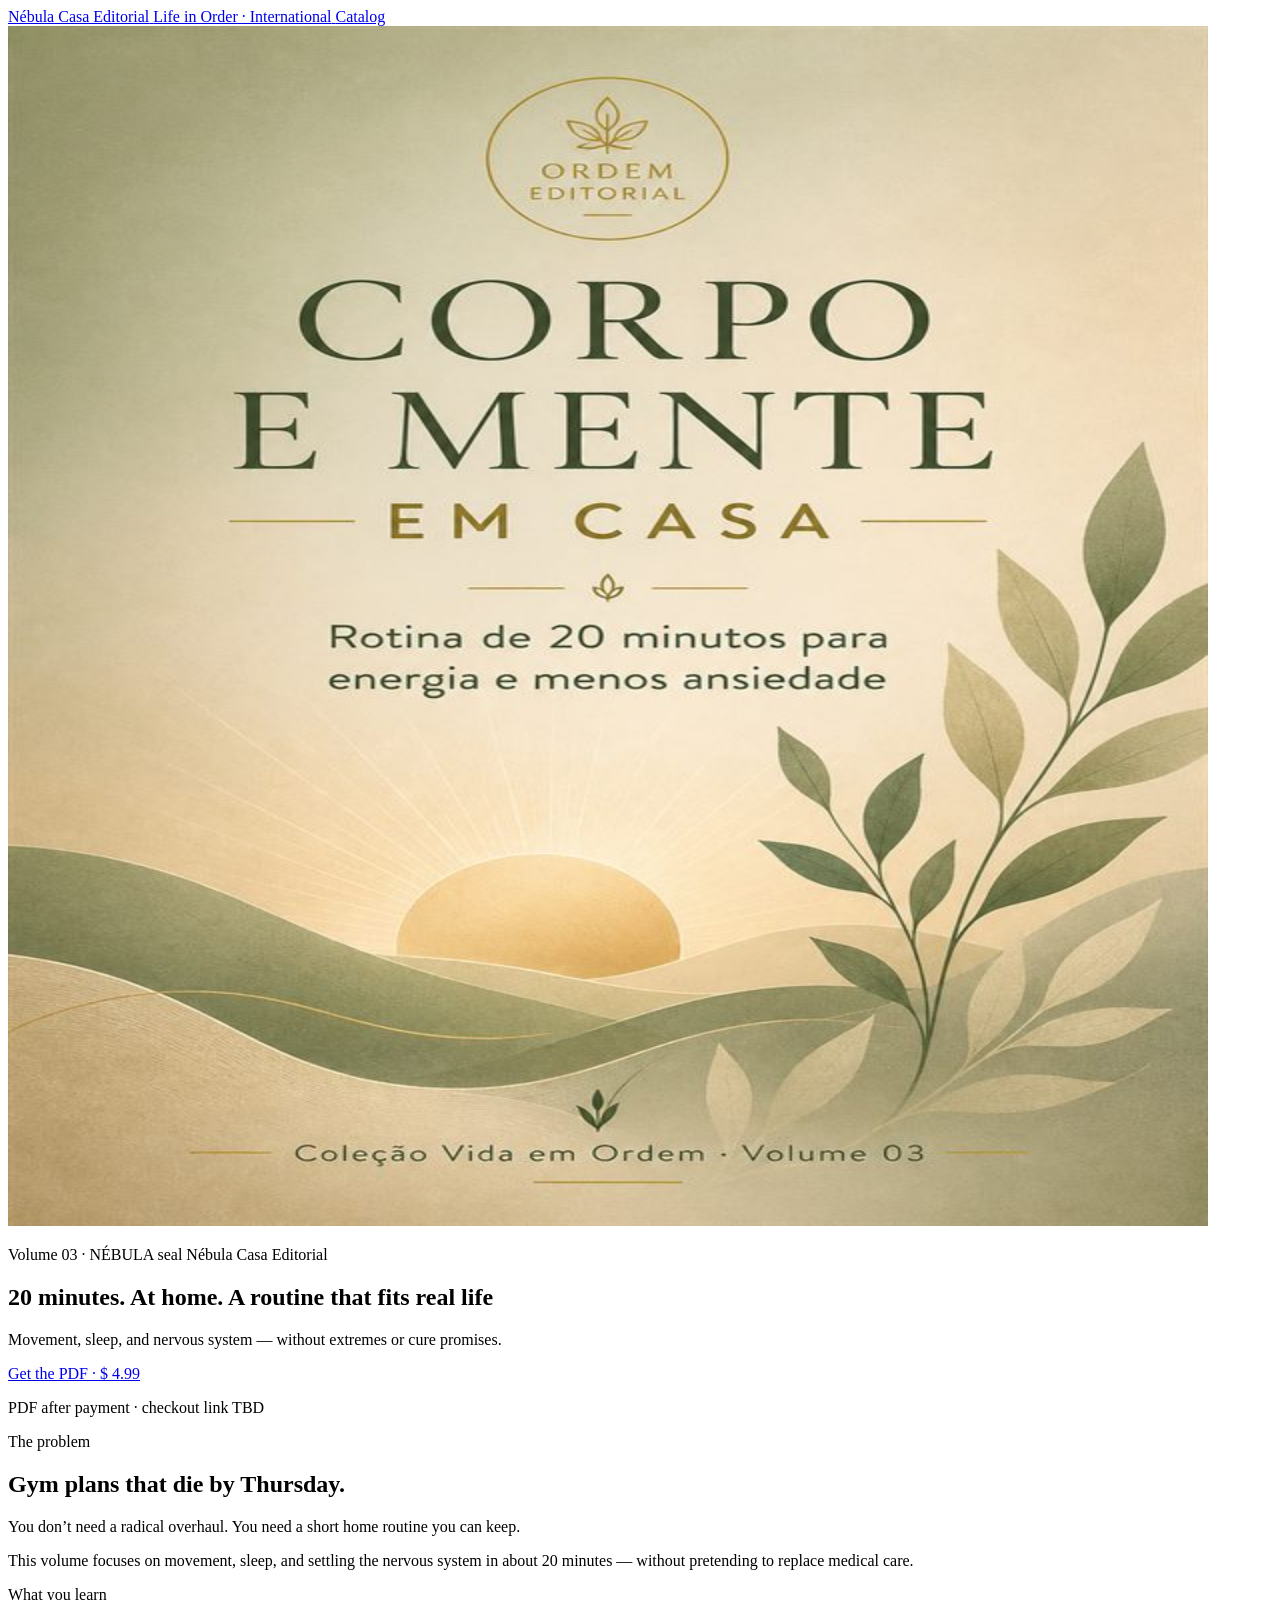
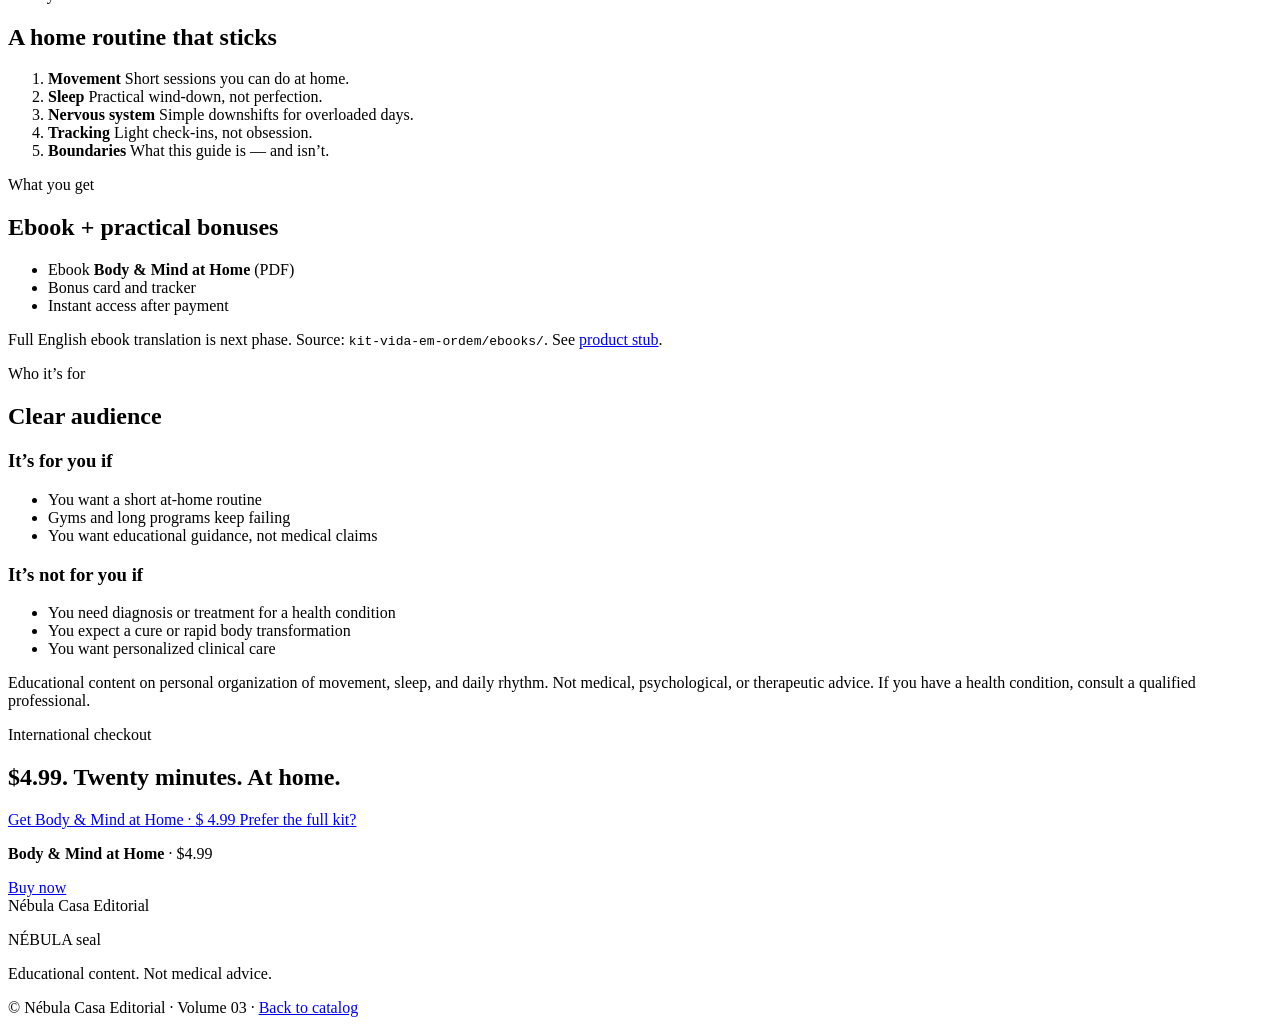
==== body-and-mind-at-home.html @ 1fd78c6a "feat: English international storefront for Life in Order (v1)" ====
<!DOCTYPE html>
<html lang="en">
<head>
  <meta charset="utf-8">
  <meta name="viewport" content="width=device-width, initial-scale=1">
  <title>Body &amp; Mind at Home — Nébula Casa Editorial (International)</title>
  <meta name="description" content="20 minutes at home: movement, sleep, and nervous system. Ebook PDF · $4.99. International checkout.">
  <link rel="preconnect" href="https://fonts.googleapis.com">
  <link rel="preconnect" href="https://fonts.gstatic.com" crossorigin>
  <link href="https://fonts.googleapis.com/css2?family=Fraunces:opsz,wght@9..144,400;9..144,500;9..144,600&family=Sora:wght@400;500;600;700&display=swap" rel="stylesheet">
  <link rel="stylesheet" href="css/intl.css">
  <script>
    window.NEBULA_CHECKOUT_INTL = {
      "03": "#paste-intl-checkout"
    };
  </script>
</head>
<body>
  <header class="topbar">
    <div class="topbar__inner">
      <a class="brand" href="index.html">
        <span class="brand__name">Nébula Casa Editorial</span>
        <span class="brand__tag">Life in Order · International</span>
      </a>
      <a class="nav-link" href="index.html">Catalog</a>
    </div>
  </header>

  <section class="hero">
    <div class="hero__media" aria-hidden="true">
      <img src="img/03-corpo-e-mente.jpg" alt="" width="1200" height="1200">
    </div>
    <div class="hero__shade" aria-hidden="true"></div>
    <div class="hero__content">
      <p class="hero__brand">
        <span>Volume 03 · NÉBULA seal</span>
        Nébula Casa Editorial
      </p>
      <h1>20 minutes. At home. A routine that fits real life</h1>
      <p class="hero__sub">Movement, sleep, and nervous system — without extremes or cure promises.</p>
      <div class="cta-row">
        <a class="btn" href="#paste-intl-checkout" data-product="03" rel="noopener">
          Get the PDF · <span class="btn__price">$&nbsp;4.99</span>
        </a>
        <p class="cta-note">PDF after payment · checkout link TBD</p>
      </div>
    </div>
  </section>

  <section class="section">
    <div class="container reveal stack">
      <span class="section__label">The problem</span>
      <h2>Gym plans that die by Thursday.</h2>
      <p class="lead">You don’t need a radical overhaul. You need a short home routine you can keep.</p>
      <p>This volume focuses on movement, sleep, and settling the nervous system in about 20 minutes — without pretending to replace medical care.</p>
    </div>
  </section>

  <section class="section section--panel">
    <div class="container reveal">
      <span class="section__label">What you learn</span>
      <h2>A home routine that sticks</h2>
      <ol class="rule-list">
        <li><strong>Movement</strong> Short sessions you can do at home.</li>
        <li><strong>Sleep</strong> Practical wind-down, not perfection.</li>
        <li><strong>Nervous system</strong> Simple downshifts for overloaded days.</li>
        <li><strong>Tracking</strong> Light check-ins, not obsession.</li>
        <li><strong>Boundaries</strong> What this guide is — and isn’t.</li>
      </ol>
    </div>
  </section>

  <section class="section">
    <div class="container reveal">
      <span class="section__label">What you get</span>
      <h2>Ebook + practical bonuses</h2>
      <ul class="plain-list">
        <li>Ebook <strong>Body &amp; Mind at Home</strong> (PDF)</li>
        <li>Bonus card and tracker</li>
        <li>Instant access after payment</li>
      </ul>
      <p class="disclaimer">Full English ebook translation is next phase. Source: <code>kit-vida-em-ordem/ebooks/</code>. See <a href="products/body-and-mind-at-home.md">product stub</a>.</p>
    </div>
  </section>

  <section class="section section--panel">
    <div class="container reveal">
      <span class="section__label">Who it’s for</span>
      <h2>Clear audience</h2>
      <div class="audience">
        <div class="audience__yes">
          <h3>It’s for you if</h3>
          <ul>
            <li>You want a short at-home routine</li>
            <li>Gyms and long programs keep failing</li>
            <li>You want educational guidance, not medical claims</li>
          </ul>
        </div>
        <div class="audience__no">
          <h3>It’s not for you if</h3>
          <ul>
            <li>You need diagnosis or treatment for a health condition</li>
            <li>You expect a cure or rapid body transformation</li>
            <li>You want personalized clinical care</li>
          </ul>
        </div>
      </div>
      <p class="disclaimer">Educational content on personal organization of movement, sleep, and daily rhythm. Not medical, psychological, or therapeutic advice. If you have a health condition, consult a qualified professional.</p>
    </div>
  </section>

  <section class="section final-cta" id="buy">
    <div class="container reveal">
      <span class="section__label">International checkout</span>
      <h2>$4.99. Twenty minutes. At home.</h2>
      <div class="cta-row">
        <a class="btn" href="#paste-intl-checkout" data-product="03" rel="noopener">
          Get Body &amp; Mind at Home · <span class="btn__price">$&nbsp;4.99</span>
        </a>
        <a class="btn btn--ghost" href="kit-life-in-order.html">Prefer the full kit?</a>
      </div>
    </div>
  </section>

  <aside class="sticky-cta" data-sticky-cta aria-label="Buy now">
    <div class="sticky-cta__inner">
      <p class="sticky-cta__text"><strong>Body &amp; Mind at Home</strong> <span>· $4.99</span></p>
      <a class="btn" href="#paste-intl-checkout" data-product="03" rel="noopener">Buy now</a>
    </div>
  </aside>

  <footer class="site-footer">
    <div class="container">
      <div class="site-footer__brand">Nébula Casa Editorial</div>
      <p class="selo">NÉBULA seal</p>
      <p class="site-footer__legal">Educational content. Not medical advice.</p>
      <p class="site-footer__copy">© Nébula Casa Editorial · Volume 03 · <a href="index.html">Back to catalog</a></p>
    </div>
  </footer>

  <script src="js/intl.js"></script>
</body>
</html>
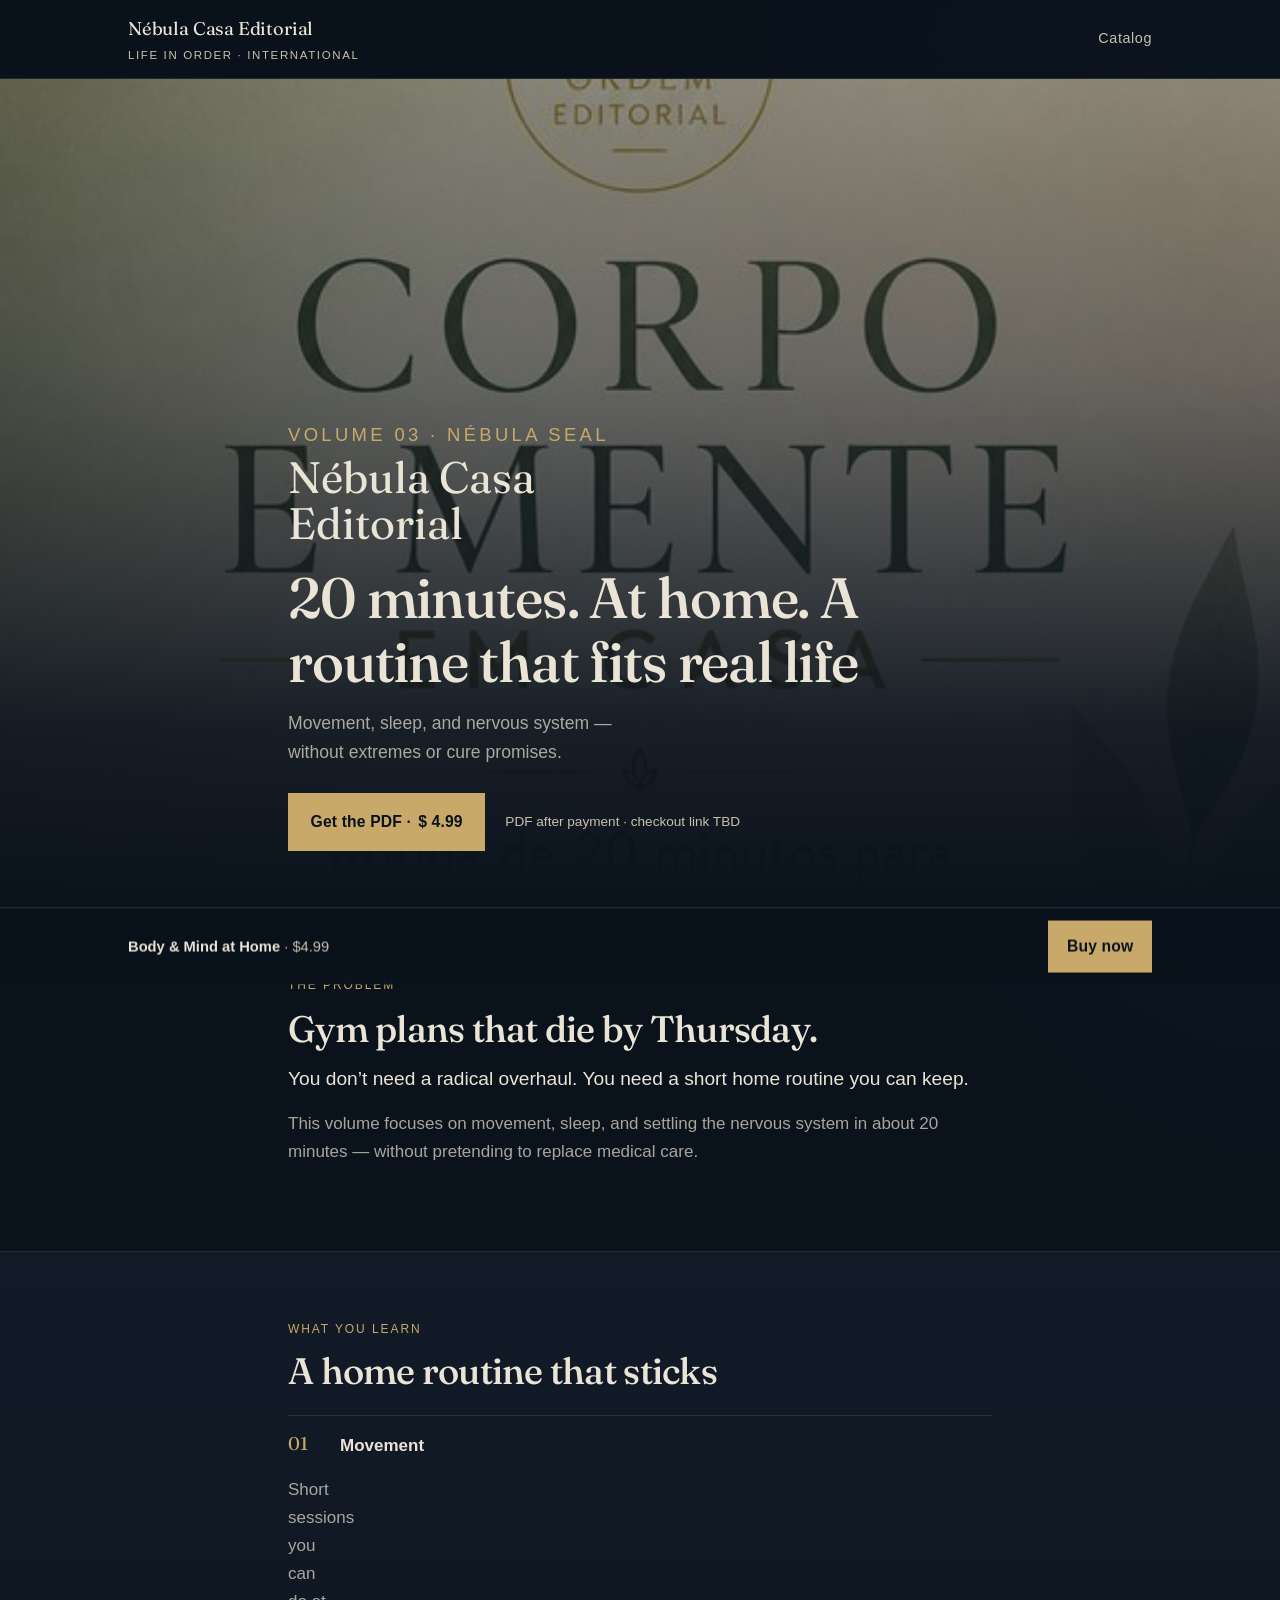
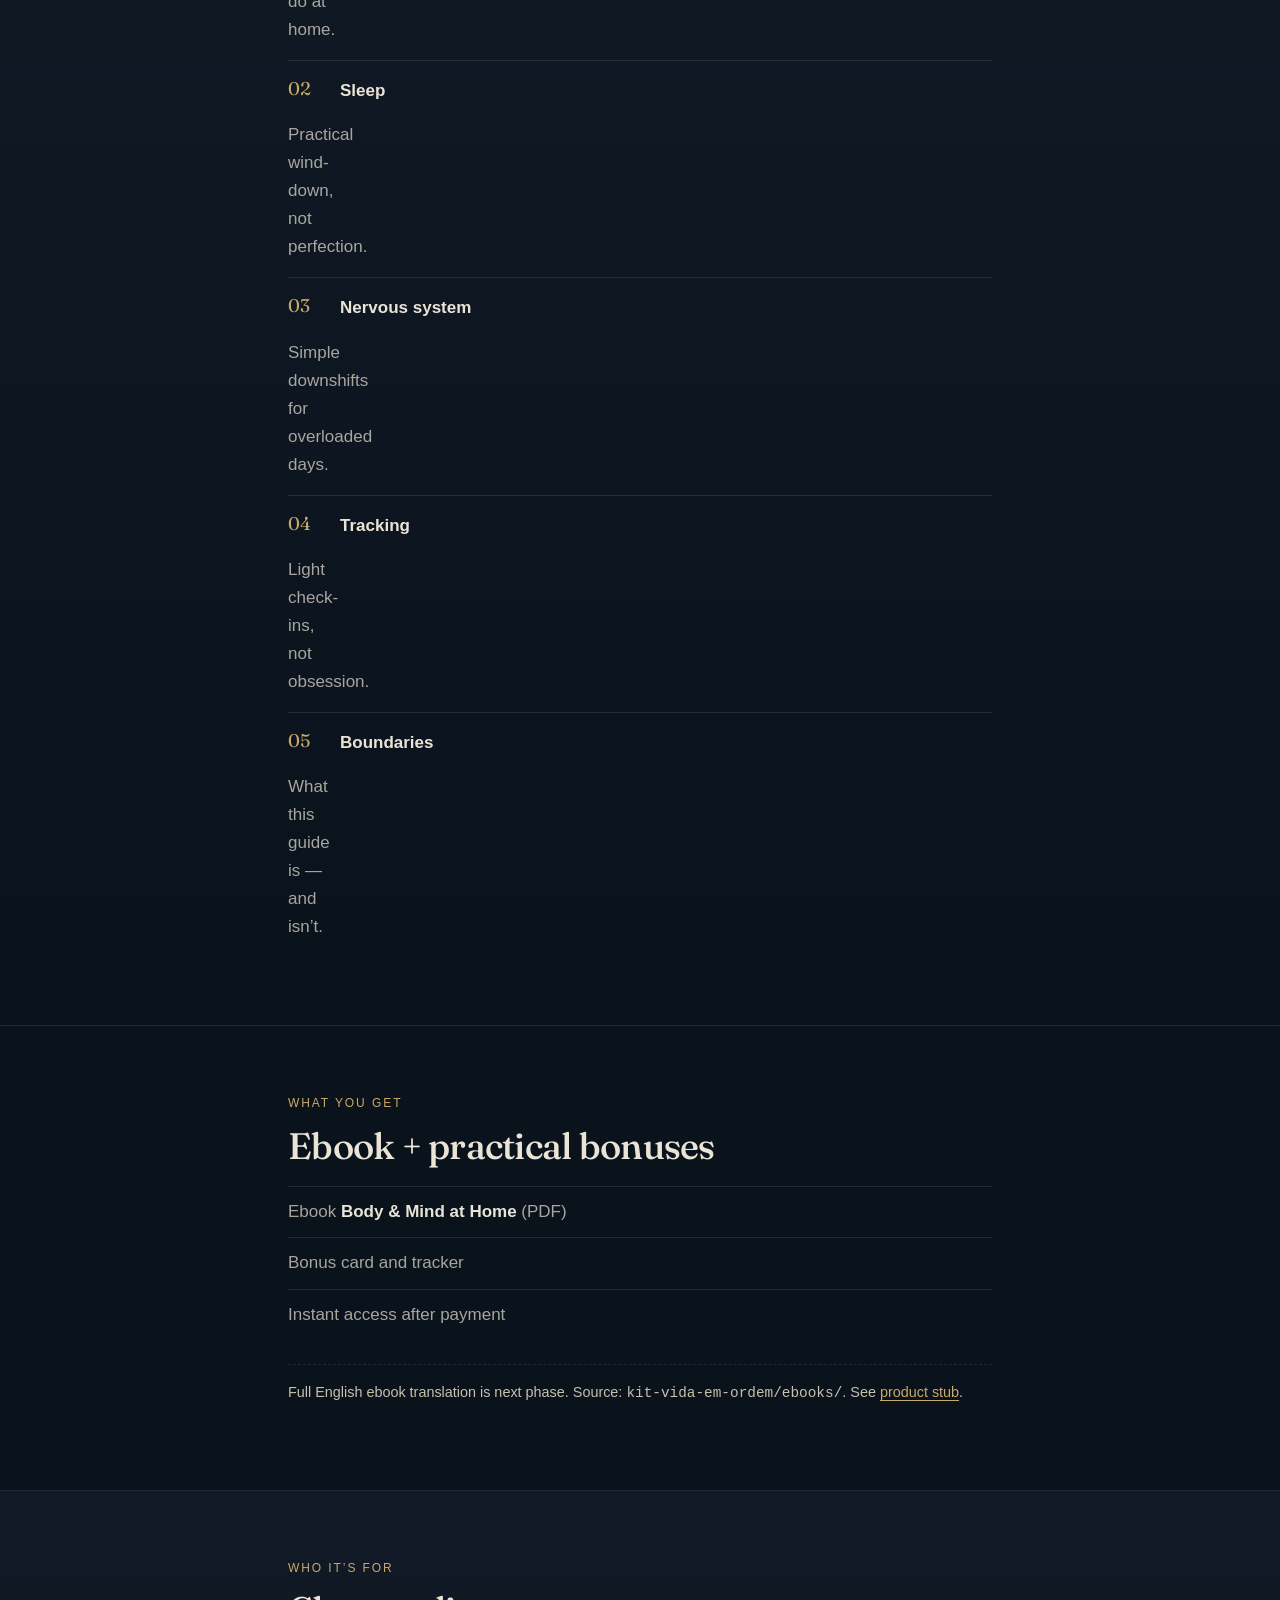
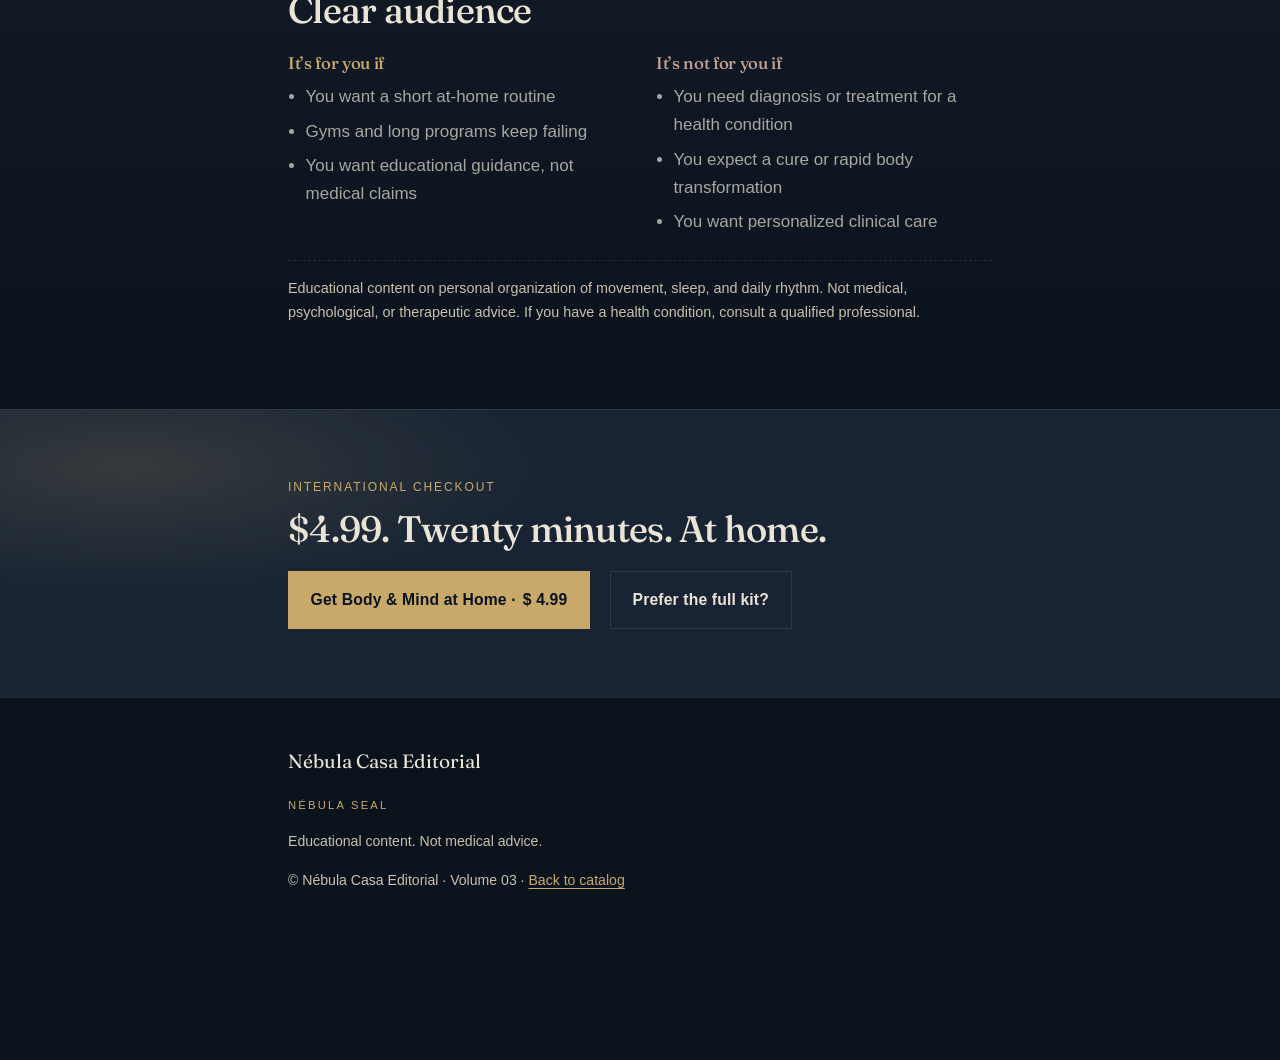
==== commit 59d1ea86: "feat: Hotmart EN international storefront (#paste-hotmart-intl-checkout)" ====
--- a/body-and-mind-at-home.html
+++ b/body-and-mind-at-home.html
@@ -9,135 +9,92 @@
   <link rel="preconnect" href="https://fonts.gstatic.com" crossorigin>
   <link href="https://fonts.googleapis.com/css2?family=Fraunces:opsz,wght@9..144,400;9..144,500;9..144,600&family=Sora:wght@400;500;600;700&display=swap" rel="stylesheet">
   <link rel="stylesheet" href="css/intl.css">
-  <script>
-    window.NEBULA_CHECKOUT_INTL = {
-      "03": "#paste-intl-checkout"
-    };
-  </script>
+  <script>window.NEBULA_CHECKOUT_INTL={"03":"#paste-intl-checkout"};</script>
 </head>
 <body>
   <header class="topbar">
     <div class="topbar__inner">
-      <a class="brand" href="index.html">
-        <span class="brand__name">Nébula Casa Editorial</span>
-        <span class="brand__tag">Life in Order · International</span>
-      </a>
+      <a class="brand" href="index.html"><span class="brand__name">Nébula Casa Editorial</span><span class="brand__tag">Life in Order · International</span></a>
       <a class="nav-link" href="index.html">Catalog</a>
     </div>
   </header>
-
   <section class="hero">
-    <div class="hero__media" aria-hidden="true">
-      <img src="img/03-corpo-e-mente.jpg" alt="" width="1200" height="1200">
-    </div>
+    <div class="hero__media" aria-hidden="true"><img src="img/03-corpo-e-mente.jpg" alt="" width="1200" height="1200"></div>
     <div class="hero__shade" aria-hidden="true"></div>
     <div class="hero__content">
-      <p class="hero__brand">
-        <span>Volume 03 · NÉBULA seal</span>
-        Nébula Casa Editorial
-      </p>
+      <p class="hero__brand"><span>Volume 03 · NÉBULA seal</span>Nébula Casa Editorial</p>
       <h1>20 minutes. At home. A routine that fits real life</h1>
       <p class="hero__sub">Movement, sleep, and nervous system — without extremes or cure promises.</p>
       <div class="cta-row">
-        <a class="btn" href="#paste-intl-checkout" data-product="03" rel="noopener">
-          Get the PDF · <span class="btn__price">$&nbsp;4.99</span>
-        </a>
+        <a class="btn" href="#paste-intl-checkout" data-product="03" rel="noopener">Get the PDF · <span class="btn__price">$&nbsp;4.99</span></a>
         <p class="cta-note">PDF after payment · checkout link TBD</p>
       </div>
     </div>
   </section>
-
-  <section class="section">
-    <div class="container reveal stack">
-      <span class="section__label">The problem</span>
-      <h2>Gym plans that die by Thursday.</h2>
-      <p class="lead">You don’t need a radical overhaul. You need a short home routine you can keep.</p>
-      <p>This volume focuses on movement, sleep, and settling the nervous system in about 20 minutes — without pretending to replace medical care.</p>
+  <section class="section"><div class="container reveal stack">
+    <span class="section__label">The problem</span>
+    <h2>Gym plans that die by Thursday.</h2>
+    <p class="lead">You don’t need a radical overhaul. You need a short home routine you can keep.</p>
+    <p>This volume focuses on movement, sleep, and settling the nervous system in about 20 minutes — without pretending to replace medical care.</p>
+  </div></section>
+  <section class="section section--panel"><div class="container reveal">
+    <span class="section__label">What you learn</span>
+    <h2>A home routine that sticks</h2>
+    <ol class="rule-list">
+      <li><strong>Movement</strong> Short sessions you can do at home.</li>
+      <li><strong>Sleep</strong> Practical wind-down, not perfection.</li>
+      <li><strong>Nervous system</strong> Simple downshifts for overloaded days.</li>
+      <li><strong>Tracking</strong> Light check-ins, not obsession.</li>
+      <li><strong>Boundaries</strong> What this guide is — and isn’t.</li>
+    </ol>
+  </div></section>
+  <section class="section"><div class="container reveal">
+    <span class="section__label">What you get</span>
+    <h2>Ebook + practical bonuses</h2>
+    <ul class="plain-list">
+      <li>Ebook <strong>Body &amp; Mind at Home</strong> (PDF)</li>
+      <li>Bonus card and tracker</li>
+      <li>Instant access after payment</li>
+    </ul>
+    <p class="disclaimer">Full English ebook translation is next phase. Source: <code>kit-vida-em-ordem/ebooks/</code>. See <a href="products/body-and-mind-at-home.md">product stub</a>.</p>
+  </div></section>
+  <section class="section section--panel"><div class="container reveal">
+    <span class="section__label">Who it’s for</span>
+    <h2>Clear audience</h2>
+    <div class="audience">
+      <div class="audience__yes"><h3>It’s for you if</h3><ul>
+        <li>You want a short at-home routine</li>
+        <li>Gyms and long programs keep failing</li>
+        <li>You want educational guidance, not medical claims</li>
+      </ul></div>
+      <div class="audience__no"><h3>It’s not for you if</h3><ul>
+        <li>You need diagnosis or treatment for a health condition</li>
+        <li>You expect a cure or rapid body transformation</li>
+        <li>You want personalized clinical care</li>
+      </ul></div>
     </div>
-  </section>
-
-  <section class="section section--panel">
-    <div class="container reveal">
-      <span class="section__label">What you learn</span>
-      <h2>A home routine that sticks</h2>
-      <ol class="rule-list">
-        <li><strong>Movement</strong> Short sessions you can do at home.</li>
-        <li><strong>Sleep</strong> Practical wind-down, not perfection.</li>
-        <li><strong>Nervous system</strong> Simple downshifts for overloaded days.</li>
-        <li><strong>Tracking</strong> Light check-ins, not obsession.</li>
-        <li><strong>Boundaries</strong> What this guide is — and isn’t.</li>
-      </ol>
+    <p class="disclaimer">Educational content on personal organization of movement, sleep, and daily rhythm. Not medical, psychological, or therapeutic advice. If you have a health condition, consult a qualified professional.</p>
+  </div></section>
+  <section class="section final-cta" id="buy"><div class="container reveal">
+    <span class="section__label">International checkout</span>
+    <h2>$4.99. Twenty minutes. At home.</h2>
+    <div class="cta-row">
+      <a class="btn" href="#paste-intl-checkout" data-product="03" rel="noopener">Get Body &amp; Mind at Home · <span class="btn__price">$&nbsp;4.99</span></a>
+      <a class="btn btn--ghost" href="kit-life-in-order.html">Prefer the full kit?</a>
     </div>
-  </section>
-
-  <section class="section">
-    <div class="container reveal">
-      <span class="section__label">What you get</span>
-      <h2>Ebook + practical bonuses</h2>
-      <ul class="plain-list">
-        <li>Ebook <strong>Body &amp; Mind at Home</strong> (PDF)</li>
-        <li>Bonus card and tracker</li>
-        <li>Instant access after payment</li>
-      </ul>
-      <p class="disclaimer">Full English ebook translation is next phase. Source: <code>kit-vida-em-ordem/ebooks/</code>. See <a href="products/body-and-mind-at-home.md">product stub</a>.</p>
-    </div>
-  </section>
-
-  <section class="section section--panel">
-    <div class="container reveal">
-      <span class="section__label">Who it’s for</span>
-      <h2>Clear audience</h2>
-      <div class="audience">
-        <div class="audience__yes">
-          <h3>It’s for you if</h3>
-          <ul>
-            <li>You want a short at-home routine</li>
-            <li>Gyms and long programs keep failing</li>
-            <li>You want educational guidance, not medical claims</li>
-          </ul>
-        </div>
-        <div class="audience__no">
-          <h3>It’s not for you if</h3>
-          <ul>
-            <li>You need diagnosis or treatment for a health condition</li>
-            <li>You expect a cure or rapid body transformation</li>
-            <li>You want personalized clinical care</li>
-          </ul>
-        </div>
-      </div>
-      <p class="disclaimer">Educational content on personal organization of movement, sleep, and daily rhythm. Not medical, psychological, or therapeutic advice. If you have a health condition, consult a qualified professional.</p>
-    </div>
-  </section>
-
-  <section class="section final-cta" id="buy">
-    <div class="container reveal">
-      <span class="section__label">International checkout</span>
-      <h2>$4.99. Twenty minutes. At home.</h2>
-      <div class="cta-row">
-        <a class="btn" href="#paste-intl-checkout" data-product="03" rel="noopener">
-          Get Body &amp; Mind at Home · <span class="btn__price">$&nbsp;4.99</span>
-        </a>
-        <a class="btn btn--ghost" href="kit-life-in-order.html">Prefer the full kit?</a>
-      </div>
-    </div>
-  </section>
-
+  </div></section>
   <aside class="sticky-cta" data-sticky-cta aria-label="Buy now">
     <div class="sticky-cta__inner">
       <p class="sticky-cta__text"><strong>Body &amp; Mind at Home</strong> <span>· $4.99</span></p>
       <a class="btn" href="#paste-intl-checkout" data-product="03" rel="noopener">Buy now</a>
     </div>
   </aside>
-
-  <footer class="site-footer">
-    <div class="container">
-      <div class="site-footer__brand">Nébula Casa Editorial</div>
-      <p class="selo">NÉBULA seal</p>
-      <p class="site-footer__legal">Educational content. Not medical advice.</p>
-      <p class="site-footer__copy">© Nébula Casa Editorial · Volume 03 · <a href="index.html">Back to catalog</a></p>
-    </div>
-  </footer>
-
+  <footer class="site-footer"><div class="container">
+    <div class="site-footer__brand">Nébula Casa Editorial</div>
+    <p class="selo">NÉBULA seal</p>
+    <p class="site-footer__legal">Educational content. Not medical advice.</p>
+    <p class="site-footer__copy">© Nébula Casa Editorial · Volume 03 · <a href="index.html">Back to catalog</a></p>
+  </div></footer>
   <script src="js/intl.js"></script>
 </body>
 </html>
--- a/css/intl.css
+++ b/css/intl.css
@@ -0,0 +1,235 @@
+/* Nébula Casa Editorial — International EN (ocean ink + soft gold) */
+:root {
+  --ink: #0a121c;
+  --ink-mid: #111a26;
+  --slate: #182433;
+  --line: rgba(234, 228, 214, 0.11);
+  --paper: #eae4d6;
+  --paper-soft: #c9c0ae;
+  --paper-dim: rgba(234, 228, 214, 0.7);
+  --gold: #c9a96a;
+  --gold-glow: rgba(201, 169, 106, 0.16);
+  --danger-soft: #c4a090;
+  --font-display: "Fraunces", "Palatino Linotype", Palatino, Georgia, serif;
+  --font-body: "Sora", "Avenir Next", "Segoe UI", sans-serif;
+  --max: 44rem;
+  --wide: 64rem;
+  --ease: cubic-bezier(0.22, 1, 0.36, 1);
+}
+
+*, *::before, *::after { box-sizing: border-box; }
+html { scroll-behavior: smooth; }
+
+body {
+  margin: 0;
+  font-family: var(--font-body);
+  font-size: 1.0625rem;
+  line-height: 1.65;
+  color: var(--paper);
+  background:
+    radial-gradient(ellipse 80% 50% at 100% 0%, rgba(24, 52, 78, 0.45), transparent 55%),
+    var(--ink);
+  -webkit-font-smoothing: antialiased;
+}
+body.has-sticky-cta { padding-bottom: 5.5rem; }
+img { max-width: 100%; height: auto; display: block; }
+a { color: var(--gold); text-underline-offset: 0.18em; }
+a:hover { color: var(--paper); }
+
+h1, h2, h3 {
+  font-family: var(--font-display);
+  font-weight: 500;
+  line-height: 1.12;
+  letter-spacing: -0.02em;
+  color: var(--paper);
+  margin: 0 0 0.85rem;
+}
+h1 { font-size: clamp(2.35rem, 6vw, 3.55rem); }
+h2 { font-size: clamp(1.7rem, 3.4vw, 2.3rem); }
+h3 { font-size: 1.25rem; }
+p { margin: 0 0 1rem; color: var(--paper-dim); }
+.lead { font-size: 1.2rem; color: var(--paper); }
+.container { width: min(100% - 2rem, var(--max)); margin-inline: auto; }
+.container--wide { width: min(100% - 2rem, var(--wide)); }
+
+.topbar {
+  position: sticky; top: 0; z-index: 40;
+  backdrop-filter: blur(14px);
+  background: rgba(10, 18, 28, 0.84);
+  border-bottom: 1px solid var(--line);
+}
+.topbar__inner {
+  width: min(100% - 2rem, var(--wide));
+  margin-inline: auto;
+  display: flex; align-items: center; justify-content: space-between;
+  gap: 1rem; padding: 0.85rem 0;
+}
+.brand { text-decoration: none; color: var(--paper); display: flex; flex-direction: column; gap: 0.1rem; }
+.brand__name { font-family: var(--font-display); font-size: 1.15rem; letter-spacing: -0.01em; }
+.brand__tag { font-size: 0.72rem; letter-spacing: 0.14em; text-transform: uppercase; color: var(--paper-soft); }
+.nav-link { color: var(--paper-soft); text-decoration: none; font-size: 0.9rem; letter-spacing: 0.04em; }
+.nav-link:hover { color: var(--gold); }
+
+.hero {
+  position: relative; min-height: min(92vh, 52rem);
+  display: grid; align-items: end; overflow: hidden; isolation: isolate;
+}
+.hero--home { min-height: min(88vh, 46rem); }
+.hero__media { position: absolute; inset: 0; z-index: -2; }
+.hero__media img {
+  width: 100%; height: 100%; object-fit: cover; object-position: center 20%;
+  transform: scale(1.04); animation: hero-drift 18s var(--ease) infinite alternate;
+}
+.hero__shade {
+  position: absolute; inset: 0; z-index: -1;
+  background:
+    linear-gradient(180deg, rgba(10, 18, 28, 0.4) 0%, rgba(10, 18, 28, 0.58) 35%, rgba(10, 18, 28, 0.94) 78%, var(--ink) 100%),
+    radial-gradient(ellipse 70% 50% at 70% 20%, var(--gold-glow), transparent 60%);
+}
+.hero__content {
+  width: min(100% - 2rem, var(--max)); margin: 0 auto; padding: 6rem 0 3.5rem;
+  animation: rise 0.9s var(--ease) both;
+}
+.hero__brand {
+  font-family: var(--font-display);
+  font-size: clamp(1.85rem, 4.5vw, 2.75rem);
+  line-height: 1.05; color: var(--paper); margin: 0 0 1.25rem; max-width: 14ch;
+}
+.hero__brand span {
+  display: block; font-size: 0.42em; letter-spacing: 0.18em; text-transform: uppercase;
+  color: var(--gold); margin-bottom: 0.55rem; font-family: var(--font-body); font-weight: 500;
+}
+.hero h1 { max-width: 16ch; margin-bottom: 1rem; }
+.hero__sub { max-width: 36ch; font-size: 1.1rem; margin-bottom: 1.6rem; }
+
+.cta-row { display: flex; flex-wrap: wrap; align-items: center; gap: 0.85rem 1.25rem; }
+.btn {
+  display: inline-flex; align-items: center; justify-content: center; gap: 0.45rem;
+  padding: 0.95rem 1.35rem; border-radius: 0; border: 1px solid var(--gold);
+  background: var(--gold); color: var(--ink); font-family: var(--font-body);
+  font-weight: 650; font-size: 0.98rem; text-decoration: none; letter-spacing: 0.01em;
+  transition: background 0.25s var(--ease), color 0.25s var(--ease);
+}
+.btn:hover { background: transparent; color: var(--gold); }
+.btn--ghost { background: transparent; color: var(--paper); border-color: var(--line); }
+.btn--ghost:hover { border-color: var(--gold); color: var(--gold); background: transparent; }
+.btn__price { font-weight: 700; }
+.cta-note { margin: 0; font-size: 0.85rem; color: var(--paper-soft); }
+
+.section { padding: 4.25rem 0; border-top: 1px solid var(--line); }
+.section--panel { background: linear-gradient(180deg, var(--ink-mid), var(--ink)); }
+.section__label {
+  display: block; margin-bottom: 0.65rem; font-size: 0.75rem;
+  letter-spacing: 0.16em; text-transform: uppercase; color: var(--gold);
+}
+.stack > * + * { margin-top: 0.75rem; }
+
+.rule-list { list-style: none; margin: 1.5rem 0 0; padding: 0; counter-reset: steps; }
+.rule-list li {
+  counter-increment: steps; display: grid; grid-template-columns: 2.4rem 1fr; gap: 0.85rem;
+  padding: 1rem 0; border-top: 1px solid var(--line); color: var(--paper-dim);
+}
+.rule-list li::before {
+  content: counter(steps, decimal-leading-zero); font-family: var(--font-display);
+  font-size: 1.15rem; color: var(--gold); line-height: 1.3;
+}
+.rule-list strong { color: var(--paper); display: block; margin-bottom: 0.15rem; }
+
+.plain-list { list-style: none; margin: 1.25rem 0 0; padding: 0; }
+.plain-list li { padding: 0.7rem 0; border-top: 1px solid var(--line); color: var(--paper-dim); }
+.plain-list strong { color: var(--paper); }
+
+.audience { display: grid; gap: 1.5rem; margin-top: 1.5rem; }
+@media (min-width: 720px) { .audience { grid-template-columns: 1fr 1fr; gap: 2rem; } }
+.audience h3 { font-size: 1.05rem; margin-bottom: 0.65rem; }
+.audience ul { margin: 0; padding-left: 1.1rem; color: var(--paper-dim); }
+.audience li + li { margin-top: 0.4rem; }
+.audience__yes h3 { color: var(--gold); }
+.audience__no h3 { color: var(--danger-soft); }
+
+.disclaimer {
+  margin-top: 1.5rem; padding: 1rem 0 0; border-top: 1px dashed var(--line);
+  font-size: 0.9rem; color: var(--paper-soft);
+}
+.final-cta {
+  text-align: left;
+  background: radial-gradient(ellipse 60% 80% at 10% 20%, var(--gold-glow), transparent 55%), var(--slate);
+}
+.final-cta .cta-row { margin-top: 1.35rem; }
+
+.catalog-intro { padding: 3.5rem 0 1.5rem; }
+.catalog-list { border-top: 1px solid var(--line); }
+.catalog-row {
+  display: grid; gap: 1.25rem; padding: 1.75rem 0; border-bottom: 1px solid var(--line);
+  text-decoration: none; color: inherit; transition: background 0.3s var(--ease);
+}
+.catalog-row:hover { background: rgba(201, 169, 106, 0.04); }
+@media (min-width: 760px) {
+  .catalog-row { grid-template-columns: 7.5rem 1fr auto; align-items: center; gap: 1.75rem; }
+}
+.catalog-row__cover { width: 7.5rem; aspect-ratio: 1; overflow: hidden; background: var(--slate); }
+.catalog-row__cover img { width: 100%; height: 100%; object-fit: cover; transition: transform 0.6s var(--ease); }
+.catalog-row:hover .catalog-row__cover img { transform: scale(1.05); }
+.catalog-row__meta {
+  font-size: 0.72rem; letter-spacing: 0.14em; text-transform: uppercase;
+  color: var(--gold); margin-bottom: 0.35rem;
+}
+.catalog-row h3 { margin-bottom: 0.35rem; }
+.catalog-row p { margin: 0; max-width: 42ch; font-size: 0.98rem; }
+.catalog-row__price { font-family: var(--font-display); font-size: 1.45rem; color: var(--paper); white-space: nowrap; }
+
+.kit-strip {
+  margin: 2.5rem 0 1rem; padding: 2rem 0;
+  border-top: 1px solid var(--line); border-bottom: 1px solid var(--line);
+  display: grid; gap: 1.5rem;
+}
+@media (min-width: 800px) {
+  .kit-strip { grid-template-columns: 11rem 1fr; align-items: center; gap: 2rem; }
+}
+.kit-strip__cover { width: min(11rem, 100%); aspect-ratio: 1; overflow: hidden; }
+.kit-strip__cover img { width: 100%; height: 100%; object-fit: cover; }
+.kit-strip__save {
+  display: inline-block; margin-bottom: 0.5rem; font-size: 0.78rem;
+  letter-spacing: 0.08em; text-transform: uppercase; color: var(--gold);
+}
+
+.sticky-cta {
+  position: fixed; left: 0; right: 0; bottom: 0; z-index: 50;
+  transform: translateY(110%); transition: transform 0.4s var(--ease);
+  background: rgba(10, 18, 28, 0.94); border-top: 1px solid var(--line); backdrop-filter: blur(12px);
+}
+.sticky-cta.is-visible { transform: translateY(0); }
+.sticky-cta__inner {
+  width: min(100% - 1.25rem, var(--wide)); margin: 0 auto; padding: 0.75rem 0;
+  display: flex; align-items: center; justify-content: space-between; gap: 1rem;
+}
+.sticky-cta__text { margin: 0; font-size: 0.92rem; color: var(--paper-soft); }
+.sticky-cta__text strong { color: var(--paper); }
+.sticky-cta .btn { padding: 0.75rem 1.1rem; white-space: nowrap; }
+
+.site-footer { padding: 3rem 0 4rem; border-top: 1px solid var(--line); }
+.site-footer__brand { font-family: var(--font-display); font-size: 1.2rem; margin-bottom: 0.75rem; }
+.site-footer__legal, .site-footer__copy { font-size: 0.88rem; color: var(--paper-soft); }
+.site-footer__copy a { color: var(--gold); }
+.selo {
+  display: inline-block; margin-top: 0.35rem; font-size: 0.7rem;
+  letter-spacing: 0.2em; text-transform: uppercase; color: var(--gold);
+}
+
+.reveal { opacity: 0; transform: translateY(1.1rem); transition: opacity 0.7s var(--ease), transform 0.7s var(--ease); }
+.reveal.is-in { opacity: 1; transform: none; }
+
+@keyframes rise {
+  from { opacity: 0; transform: translateY(1.25rem); }
+  to { opacity: 1; transform: none; }
+}
+@keyframes hero-drift {
+  from { transform: scale(1.04) translate3d(0, 0, 0); }
+  to { transform: scale(1.08) translate3d(-1.5%, -1%, 0); }
+}
+@media (prefers-reduced-motion: reduce) {
+  html { scroll-behavior: auto; }
+  .reveal, .hero__content, .hero__media img {
+    animation: none !important; transition: none !important; opacity: 1; transform: none;
+  }
+}
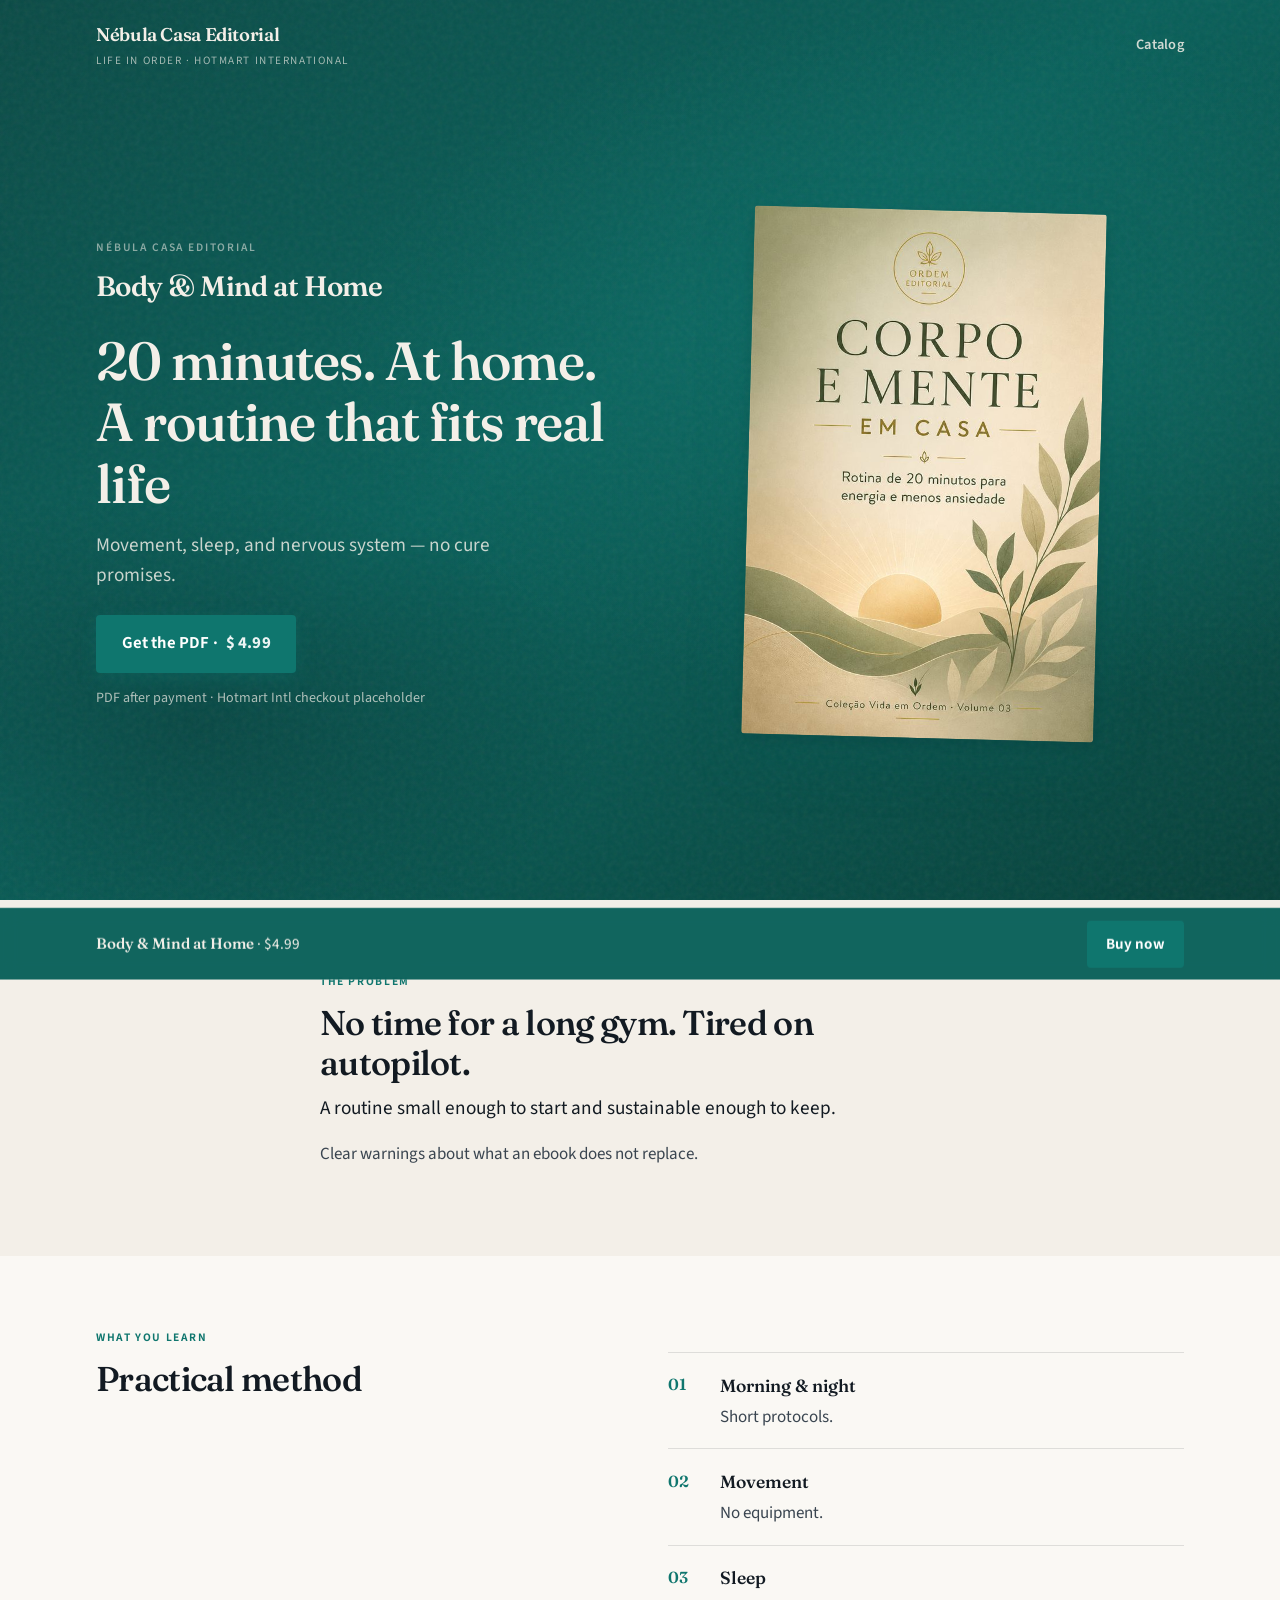
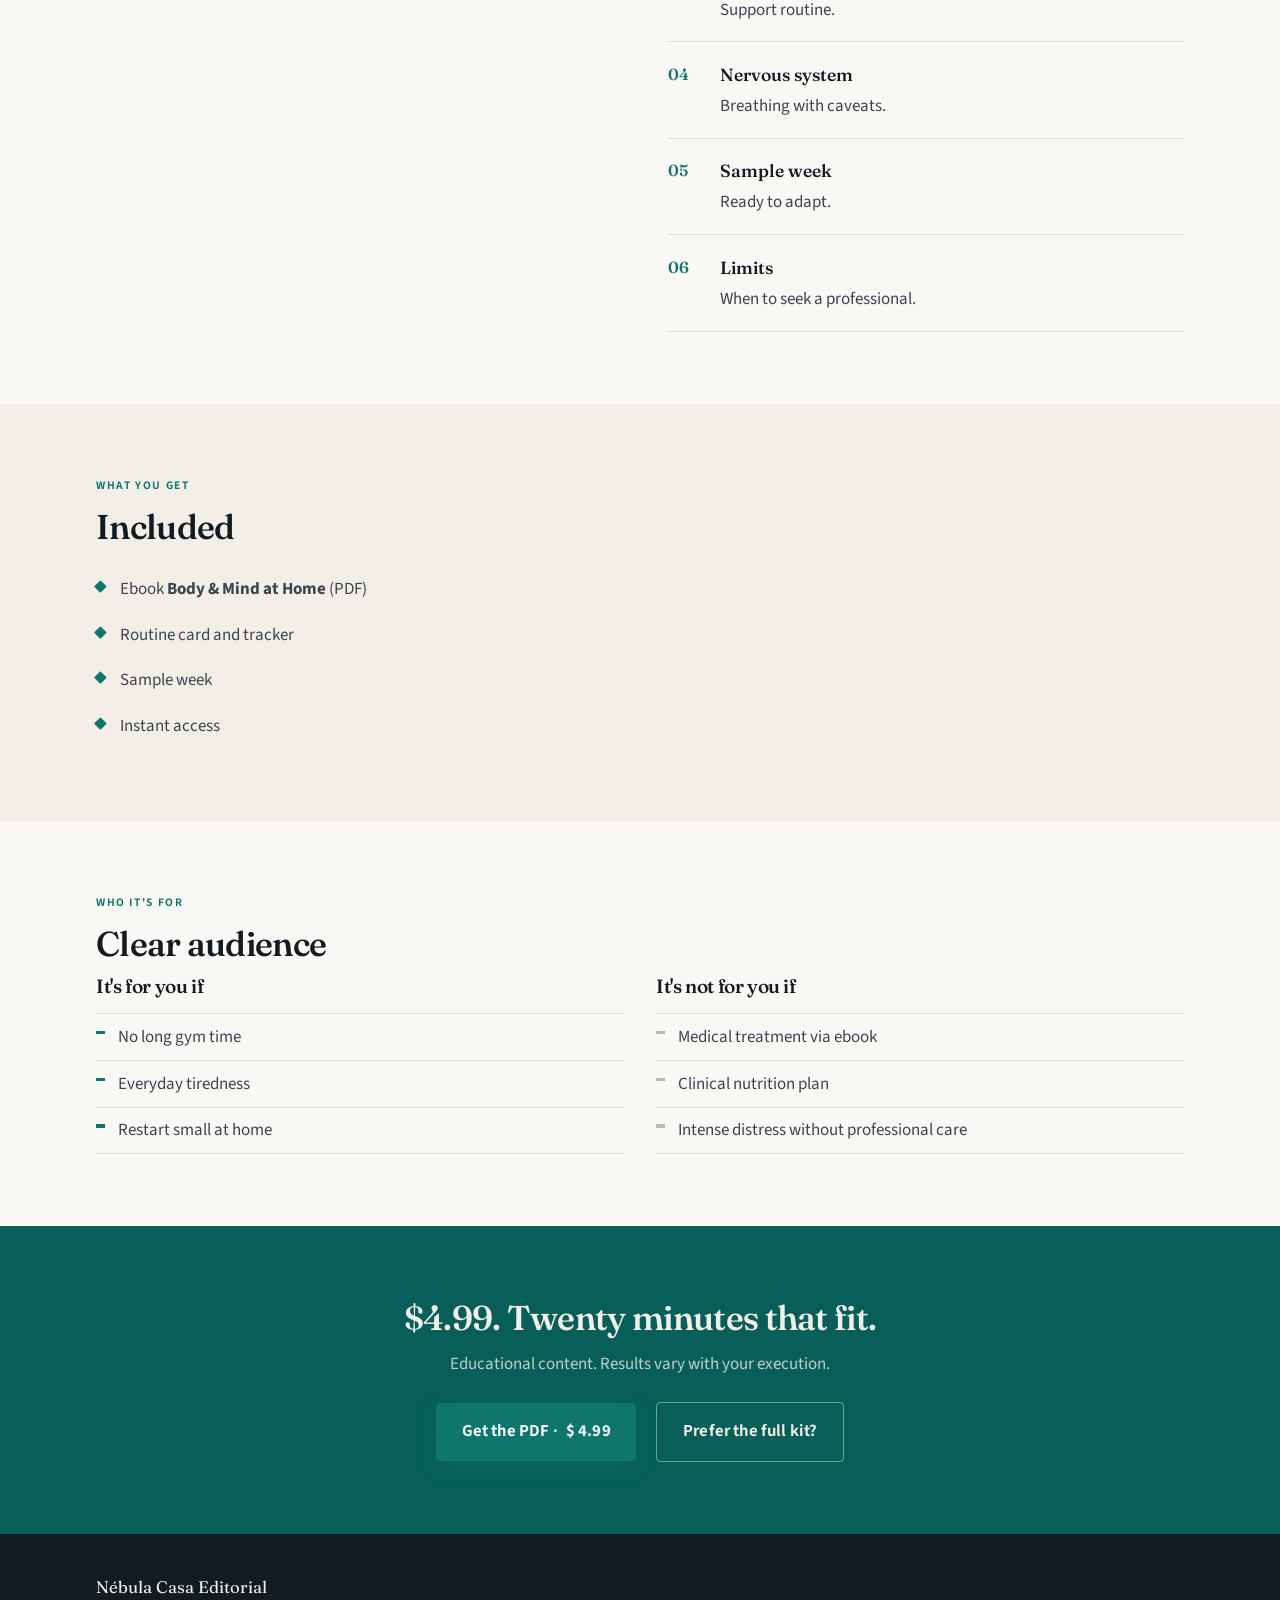
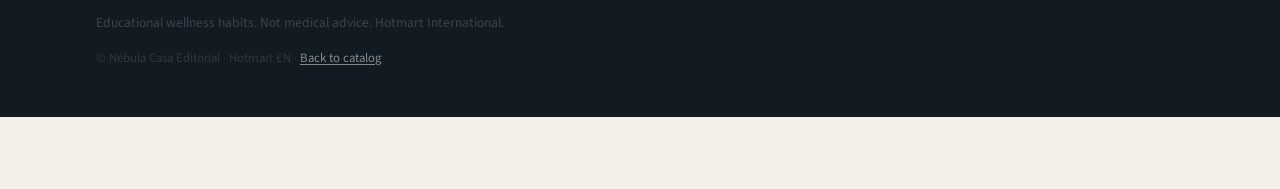
==== commit 70a8dc99: "fix: Hotmart EN with loja.css and #paste-hotmart-intl-checkout" ====
--- a/body-and-mind-at-home.html
+++ b/body-and-mind-at-home.html
@@ -1,100 +1,33 @@
 <!DOCTYPE html>
-<html lang="en">
-<head>
-  <meta charset="utf-8">
-  <meta name="viewport" content="width=device-width, initial-scale=1">
-  <title>Body &amp; Mind at Home — Nébula Casa Editorial (International)</title>
-  <meta name="description" content="20 minutes at home: movement, sleep, and nervous system. Ebook PDF · $4.99. International checkout.">
-  <link rel="preconnect" href="https://fonts.googleapis.com">
-  <link rel="preconnect" href="https://fonts.gstatic.com" crossorigin>
-  <link href="https://fonts.googleapis.com/css2?family=Fraunces:opsz,wght@9..144,400;9..144,500;9..144,600&family=Sora:wght@400;500;600;700&display=swap" rel="stylesheet">
-  <link rel="stylesheet" href="css/intl.css">
-  <script>window.NEBULA_CHECKOUT_INTL={"03":"#paste-intl-checkout"};</script>
-</head>
+<html lang="en"><head><meta charset="utf-8"><meta name="viewport" content="width=device-width, initial-scale=1"><title>Body &amp; Mind at Home — Nébula Casa Editorial (Hotmart EN)</title><meta name="description" content="Body &amp; Mind at Home. Provisional USD. Hotmart International."><link rel="preconnect" href="https://fonts.googleapis.com"><link rel="preconnect" href="https://fonts.gstatic.com" crossorigin><link href="https://fonts.googleapis.com/css2?family=Fraunces:opsz,wght@9..144,500;9..144,600;9..144,700&family=Source+Sans+3:wght@400;600;650;700&display=swap" rel="stylesheet"><link rel="stylesheet" href="css/loja.css"><script>window.NEBULA_CHECKOUT_HOTMART_INTL={"03":"#paste-hotmart-intl-checkout"};</script></head>
 <body>
-  <header class="topbar">
-    <div class="topbar__inner">
-      <a class="brand" href="index.html"><span class="brand__name">Nébula Casa Editorial</span><span class="brand__tag">Life in Order · International</span></a>
-      <a class="nav-link" href="index.html">Catalog</a>
-    </div>
-  </header>
-  <section class="hero">
-    <div class="hero__media" aria-hidden="true"><img src="img/03-corpo-e-mente.jpg" alt="" width="1200" height="1200"></div>
-    <div class="hero__shade" aria-hidden="true"></div>
-    <div class="hero__content">
-      <p class="hero__brand"><span>Volume 03 · NÉBULA seal</span>Nébula Casa Editorial</p>
-      <h1>20 minutes. At home. A routine that fits real life</h1>
-      <p class="hero__sub">Movement, sleep, and nervous system — without extremes or cure promises.</p>
-      <div class="cta-row">
-        <a class="btn" href="#paste-intl-checkout" data-product="03" rel="noopener">Get the PDF · <span class="btn__price">$&nbsp;4.99</span></a>
-        <p class="cta-note">PDF after payment · checkout link TBD</p>
-      </div>
-    </div>
-  </section>
-  <section class="section"><div class="container reveal stack">
-    <span class="section__label">The problem</span>
-    <h2>Gym plans that die by Thursday.</h2>
-    <p class="lead">You don’t need a radical overhaul. You need a short home routine you can keep.</p>
-    <p>This volume focuses on movement, sleep, and settling the nervous system in about 20 minutes — without pretending to replace medical care.</p>
-  </div></section>
-  <section class="section section--panel"><div class="container reveal">
-    <span class="section__label">What you learn</span>
-    <h2>A home routine that sticks</h2>
-    <ol class="rule-list">
-      <li><strong>Movement</strong> Short sessions you can do at home.</li>
-      <li><strong>Sleep</strong> Practical wind-down, not perfection.</li>
-      <li><strong>Nervous system</strong> Simple downshifts for overloaded days.</li>
-      <li><strong>Tracking</strong> Light check-ins, not obsession.</li>
-      <li><strong>Boundaries</strong> What this guide is — and isn’t.</li>
-    </ol>
-  </div></section>
-  <section class="section"><div class="container reveal">
-    <span class="section__label">What you get</span>
-    <h2>Ebook + practical bonuses</h2>
-    <ul class="plain-list">
-      <li>Ebook <strong>Body &amp; Mind at Home</strong> (PDF)</li>
-      <li>Bonus card and tracker</li>
-      <li>Instant access after payment</li>
-    </ul>
-    <p class="disclaimer">Full English ebook translation is next phase. Source: <code>kit-vida-em-ordem/ebooks/</code>. See <a href="products/body-and-mind-at-home.md">product stub</a>.</p>
-  </div></section>
-  <section class="section section--panel"><div class="container reveal">
-    <span class="section__label">Who it’s for</span>
-    <h2>Clear audience</h2>
-    <div class="audience">
-      <div class="audience__yes"><h3>It’s for you if</h3><ul>
-        <li>You want a short at-home routine</li>
-        <li>Gyms and long programs keep failing</li>
-        <li>You want educational guidance, not medical claims</li>
-      </ul></div>
-      <div class="audience__no"><h3>It’s not for you if</h3><ul>
-        <li>You need diagnosis or treatment for a health condition</li>
-        <li>You expect a cure or rapid body transformation</li>
-        <li>You want personalized clinical care</li>
-      </ul></div>
-    </div>
-    <p class="disclaimer">Educational content on personal organization of movement, sleep, and daily rhythm. Not medical, psychological, or therapeutic advice. If you have a health condition, consult a qualified professional.</p>
-  </div></section>
-  <section class="section final-cta" id="buy"><div class="container reveal">
-    <span class="section__label">International checkout</span>
-    <h2>$4.99. Twenty minutes. At home.</h2>
-    <div class="cta-row">
-      <a class="btn" href="#paste-intl-checkout" data-product="03" rel="noopener">Get Body &amp; Mind at Home · <span class="btn__price">$&nbsp;4.99</span></a>
-      <a class="btn btn--ghost" href="kit-life-in-order.html">Prefer the full kit?</a>
-    </div>
-  </div></section>
-  <aside class="sticky-cta" data-sticky-cta aria-label="Buy now">
-    <div class="sticky-cta__inner">
-      <p class="sticky-cta__text"><strong>Body &amp; Mind at Home</strong> <span>· $4.99</span></p>
-      <a class="btn" href="#paste-intl-checkout" data-product="03" rel="noopener">Buy now</a>
-    </div>
-  </aside>
-  <footer class="site-footer"><div class="container">
-    <div class="site-footer__brand">Nébula Casa Editorial</div>
-    <p class="selo">NÉBULA seal</p>
-    <p class="site-footer__legal">Educational content. Not medical advice.</p>
-    <p class="site-footer__copy">© Nébula Casa Editorial · Volume 03 · <a href="index.html">Back to catalog</a></p>
-  </div></footer>
-  <script src="js/intl.js"></script>
-</body>
-</html>
+<header class="site-header"><div class="container site-header__inner"><a class="brand" href="index.html"><span class="brand__name">Nébula Casa Editorial</span><span class="brand__tag">Life in Order · Hotmart International</span></a><a class="nav-link" href="index.html">Catalog</a></div></header>
+<section class="hero"><div class="hero__bg" aria-hidden="true"></div><div class="hero__texture" aria-hidden="true"></div><div class="hero__inner"><div class="hero__copy"><p class="hero__brand"><span class="hero__eyebrow">Nébula Casa Editorial</span>Body &amp; Mind at Home</p><h1>20 minutes. At home. A routine that fits real life</h1><p class="hero__sub">Movement, sleep, and nervous system — no cure promises.</p><div class="cta-group"><a class="btn-cta" href="#paste-hotmart-intl-checkout" data-product="03" rel="noopener">Get the PDF · <span class="btn-cta__price">$&nbsp;4.99</span></a><p class="cta-note">PDF after payment · Hotmart Intl checkout placeholder</p></div></div><div class="hero__visual"><img class="hero__cover" src="img/03-corpo-e-mente.jpg" alt="Cover: Body &amp; Mind at Home" width="640" height="640"></div></div></section>
+<section class="section section--cream"><div class="container container--narrow reveal"><span class="section__label">The problem</span><h2>No time for a long gym. Tired on autopilot.</h2><p class="lead">A routine small enough to start and sustainable enough to keep.</p><p>Clear warnings about what an ebook does not replace.</p></div></section>
+<section class="section section--paper"><div class="container reveal"><div class="split"><div><span class="section__label">What you learn</span><h2>Practical method</h2></div><ol class="learn-list">
+          <li><strong>Morning &amp; night</strong> Short protocols.</li>
+          <li><strong>Movement</strong> No equipment.</li>
+          <li><strong>Sleep</strong> Support routine.</li>
+          <li><strong>Nervous system</strong> Breathing with caveats.</li>
+          <li><strong>Sample week</strong> Ready to adapt.</li>
+          <li><strong>Limits</strong> When to seek a professional.</li>
+</ol></div></div></section>
+<section class="section section--cream"><div class="container reveal"><span class="section__label">What you get</span><h2>Included</h2><ul class="receive-list">
+        <li>Ebook <strong>Body &amp; Mind at Home</strong> (PDF)</li>
+        <li>Routine card and tracker</li>
+        <li>Sample week</li>
+        <li>Instant access</li>
+</ul></div></section>
+<section class="section section--paper"><div class="container reveal"><span class="section__label">Who it's for</span><h2>Clear audience</h2><div class="audience"><div class="audience__col audience__col--yes"><h3>It's for you if</h3><ul>
+            <li>No long gym time</li>
+            <li>Everyday tiredness</li>
+            <li>Restart small at home</li>
+</ul></div><div class="audience__col audience__col--no"><h3>It's not for you if</h3><ul>
+            <li>Medical treatment via ebook</li>
+            <li>Clinical nutrition plan</li>
+            <li>Intense distress without professional care</li>
+</ul></div></div></div></section>
+<section class="section section--deep final-cta" id="buy"><div class="container reveal"><h2>$4.99. Twenty minutes that fit.</h2><p>Educational content. Results vary with your execution.</p><div class="cta-group"><a class="btn-cta" href="#paste-hotmart-intl-checkout" data-product="03" rel="noopener">Get the PDF · <span class="btn-cta__price">$&nbsp;4.99</span></a><a class="btn-cta btn-cta--ghost" href="kit.html">Prefer the full kit?</a></div></div></section>
+<aside class="sticky-cta" data-sticky-cta aria-label="Buy now"><div class="sticky-cta__inner"><p class="sticky-cta__text"><strong>Body &amp; Mind at Home</strong> <span>· $4.99</span></p><a class="btn-cta" href="#paste-hotmart-intl-checkout" data-product="03" rel="noopener">Buy now</a></div></aside>
+<footer class="site-footer"><div class="container"><div class="site-footer__brand">Nébula Casa Editorial</div><p class="site-footer__legal">Educational wellness habits. Not medical advice. Hotmart International.</p><p class="site-footer__copy">© Nébula Casa Editorial · Hotmart EN · <a href="index.html">Back to catalog</a></p></div></footer>
+<script src="js/loja.js"></script></body></html>
--- a/css/loja.css
+++ b/css/loja.css
@@ -0,0 +1,831 @@
+/* Nébula Casa Editorial — loja */
+:root {
+  --primary: #0f766e;
+  --deep: #085f59;
+  --cream: #f3efe8;
+  --cream-dark: #e8e2d6;
+  --ink: #121a22;
+  --ink-soft: #3a4550;
+  --paper: #faf8f4;
+  --line: rgba(18, 26, 34, 0.12);
+  --white: #ffffff;
+  --font-display: "Fraunces", Georgia, "Times New Roman", serif;
+  --font-body: "Source Sans 3", "Source Sans Pro", system-ui, sans-serif;
+  --max: 68rem;
+  --narrow: 40rem;
+  --radius: 0.25rem;
+  --shadow-cover: 0 1.5rem 3.5rem rgba(8, 95, 89, 0.22),
+    0 0.35rem 1rem rgba(18, 26, 34, 0.12);
+  --ease: cubic-bezier(0.22, 1, 0.36, 1);
+}
+
+*,
+*::before,
+*::after {
+  box-sizing: border-box;
+}
+
+html {
+  scroll-behavior: smooth;
+}
+
+body {
+  margin: 0;
+  font-family: var(--font-body);
+  font-size: 1.0625rem;
+  line-height: 1.65;
+  color: var(--ink);
+  background: var(--cream);
+  -webkit-font-smoothing: antialiased;
+}
+
+img {
+  max-width: 100%;
+  height: auto;
+  display: block;
+}
+
+a {
+  color: var(--deep);
+  text-underline-offset: 0.15em;
+}
+
+a:hover {
+  color: var(--primary);
+}
+
+h1,
+h2,
+h3 {
+  font-family: var(--font-display);
+  font-weight: 550;
+  line-height: 1.15;
+  letter-spacing: -0.02em;
+  color: var(--ink);
+  margin: 0 0 0.75rem;
+}
+
+h1 {
+  font-size: clamp(2.15rem, 5vw, 3.35rem);
+}
+
+h2 {
+  font-size: clamp(1.65rem, 3.2vw, 2.15rem);
+}
+
+h3 {
+  font-size: 1.2rem;
+}
+
+p {
+  margin: 0 0 1rem;
+  color: var(--ink-soft);
+}
+
+.container {
+  width: min(100% - 2rem, var(--max));
+  margin-inline: auto;
+}
+
+.container--narrow {
+  width: min(100% - 2rem, var(--narrow));
+}
+
+/* —— Header —— */
+.site-header {
+  position: absolute;
+  inset: 0 0 auto;
+  z-index: 20;
+  padding: 1.25rem 0;
+}
+
+.site-header__inner {
+  display: flex;
+  align-items: center;
+  justify-content: space-between;
+  gap: 1rem;
+}
+
+.brand {
+  display: inline-flex;
+  flex-direction: column;
+  gap: 0.1rem;
+  text-decoration: none;
+  color: inherit;
+}
+
+.brand__name {
+  font-family: var(--font-display);
+  font-size: 1.15rem;
+  font-weight: 600;
+  letter-spacing: -0.02em;
+  color: var(--cream);
+}
+
+.brand__tag {
+  font-size: 0.7rem;
+  letter-spacing: 0.14em;
+  text-transform: uppercase;
+  color: rgba(243, 239, 232, 0.65);
+}
+
+.brand--ink .brand__name {
+  color: var(--ink);
+}
+
+.brand--ink .brand__tag {
+  color: var(--ink-soft);
+}
+
+.nav-link {
+  font-size: 0.9rem;
+  font-weight: 600;
+  color: rgba(243, 239, 232, 0.85);
+  text-decoration: none;
+  letter-spacing: 0.02em;
+}
+
+.nav-link:hover {
+  color: var(--cream);
+}
+
+.nav-link--ink {
+  color: var(--ink-soft);
+}
+
+.nav-link--ink:hover {
+  color: var(--deep);
+}
+
+/* —— Buttons —— */
+.btn-cta {
+  display: inline-flex;
+  align-items: center;
+  justify-content: center;
+  gap: 0.5rem;
+  padding: 0.95rem 1.6rem;
+  background: var(--primary);
+  color: var(--white);
+  font-family: var(--font-body);
+  font-size: 1.05rem;
+  font-weight: 650;
+  letter-spacing: 0.01em;
+  text-decoration: none;
+  border: none;
+  border-radius: var(--radius);
+  cursor: pointer;
+  transition: background 0.2s var(--ease), transform 0.2s var(--ease),
+    box-shadow 0.2s var(--ease);
+  box-shadow: 0 0.45rem 1.25rem rgba(15, 118, 110, 0.28);
+}
+
+.btn-cta:hover {
+  background: var(--deep);
+  color: var(--white);
+  transform: translateY(-1px);
+}
+
+.btn-cta:active {
+  transform: translateY(0);
+}
+
+.btn-cta--ghost {
+  background: transparent;
+  color: var(--cream);
+  box-shadow: none;
+  border: 1.5px solid rgba(243, 239, 232, 0.45);
+}
+
+.btn-cta--ghost:hover {
+  background: rgba(243, 239, 232, 0.1);
+  color: var(--cream);
+  border-color: var(--cream);
+}
+
+.btn-cta__price {
+  opacity: 0.92;
+  font-weight: 700;
+}
+
+.cta-group {
+  display: flex;
+  flex-wrap: wrap;
+  align-items: center;
+  gap: 0.85rem 1.25rem;
+  margin-top: 1.5rem;
+}
+
+.cta-note {
+  font-size: 0.88rem;
+  color: rgba(243, 239, 232, 0.7);
+  margin: 0;
+}
+
+.section .cta-note {
+  color: var(--ink-soft);
+}
+
+/* —— Hero (product) —— */
+.hero {
+  position: relative;
+  min-height: 100vh;
+  min-height: 100dvh;
+  display: grid;
+  align-items: stretch;
+  background: var(--deep);
+  color: var(--cream);
+  overflow: hidden;
+}
+
+.hero__bg {
+  position: absolute;
+  inset: 0;
+  background:
+    radial-gradient(ellipse 70% 55% at 75% 40%, rgba(15, 118, 110, 0.55), transparent 70%),
+    radial-gradient(ellipse 50% 40% at 15% 80%, rgba(8, 50, 48, 0.5), transparent 65%),
+    linear-gradient(145deg, #0a4a45 0%, var(--deep) 45%, #064039 100%);
+  z-index: 0;
+}
+
+.hero__texture {
+  position: absolute;
+  inset: 0;
+  opacity: 0.07;
+  background-image: url("data:image/svg+xml,%3Csvg viewBox='0 0 200 200' xmlns='http://www.w3.org/2000/svg'%3E%3Cfilter id='n'%3E%3CfeTurbulence type='fractalNoise' baseFrequency='0.85' numOctaves='4' stitchTiles='stitch'/%3E%3C/filter%3E%3Crect width='100%25' height='100%25' filter='url(%23n)'/%3E%3C/svg%3E");
+  pointer-events: none;
+  z-index: 1;
+}
+
+.hero__inner {
+  position: relative;
+  z-index: 2;
+  display: grid;
+  grid-template-columns: 1fr 1fr;
+  gap: 2.5rem 3rem;
+  align-items: center;
+  width: min(100% - 2rem, var(--max));
+  margin: 0 auto;
+  padding: 7rem 0 4rem;
+  min-height: 100vh;
+  min-height: 100dvh;
+}
+
+.hero__copy {
+  max-width: 32rem;
+}
+
+.hero__brand {
+  font-family: var(--font-display);
+  font-size: clamp(1.35rem, 2.5vw, 1.75rem);
+  font-weight: 600;
+  letter-spacing: -0.02em;
+  color: var(--cream);
+  margin: 0 0 1.35rem;
+}
+
+.hero__eyebrow {
+  display: block;
+  font-family: var(--font-body);
+  font-size: 0.72rem;
+  font-weight: 600;
+  letter-spacing: 0.16em;
+  text-transform: uppercase;
+  color: rgba(243, 239, 232, 0.55);
+  margin-bottom: 0.35rem;
+}
+
+.hero h1 {
+  color: var(--cream);
+  margin-bottom: 1rem;
+}
+
+.hero__sub {
+  font-size: clamp(1.05rem, 2vw, 1.2rem);
+  line-height: 1.55;
+  color: rgba(243, 239, 232, 0.82);
+  margin: 0;
+  max-width: 28rem;
+}
+
+.hero__visual {
+  display: flex;
+  justify-content: center;
+  align-items: center;
+}
+
+.hero__cover {
+  width: min(100%, 22rem);
+  border-radius: 0.2rem;
+  box-shadow: var(--shadow-cover);
+  transform: rotate(1.5deg);
+}
+
+.hero--catalog {
+  min-height: auto;
+}
+
+.hero--catalog .hero__inner {
+  grid-template-columns: 1fr;
+  min-height: auto;
+  padding: 8rem 0 4.5rem;
+  text-align: center;
+  justify-items: center;
+}
+
+.hero--catalog .hero__copy {
+  max-width: 36rem;
+}
+
+.hero--catalog .hero__sub {
+  margin-inline: auto;
+}
+
+.hero--catalog .cta-group {
+  justify-content: center;
+}
+
+/* —— Sections —— */
+.section {
+  padding: 4.5rem 0;
+}
+
+.section--cream {
+  background: var(--cream);
+}
+
+.section--paper {
+  background: var(--paper);
+}
+
+.section--deep {
+  background: var(--deep);
+  color: var(--cream);
+}
+
+.section--deep h2,
+.section--deep h3 {
+  color: var(--cream);
+}
+
+.section--deep p {
+  color: rgba(243, 239, 232, 0.8);
+}
+
+.section__label {
+  display: block;
+  font-size: 0.72rem;
+  font-weight: 650;
+  letter-spacing: 0.14em;
+  text-transform: uppercase;
+  color: var(--primary);
+  margin-bottom: 0.75rem;
+}
+
+.section--deep .section__label {
+  color: rgba(243, 239, 232, 0.55);
+}
+
+.lead {
+  font-size: 1.2rem;
+  line-height: 1.55;
+  color: var(--ink);
+  max-width: 34rem;
+}
+
+.split {
+  display: grid;
+  grid-template-columns: 1fr 1fr;
+  gap: 2.5rem 3.5rem;
+  align-items: start;
+}
+
+.learn-list {
+  list-style: none;
+  margin: 1.5rem 0 0;
+  padding: 0;
+  counter-reset: learn;
+}
+
+.learn-list li {
+  position: relative;
+  padding: 1.1rem 0 1.1rem 3.25rem;
+  border-top: 1px solid var(--line);
+  color: var(--ink-soft);
+}
+
+.learn-list li:last-child {
+  border-bottom: 1px solid var(--line);
+}
+
+.learn-list li::before {
+  counter-increment: learn;
+  content: counter(learn, decimal-leading-zero);
+  position: absolute;
+  left: 0;
+  top: 1.15rem;
+  font-family: var(--font-display);
+  font-size: 1rem;
+  font-weight: 600;
+  color: var(--primary);
+}
+
+.learn-list strong {
+  display: block;
+  font-family: var(--font-display);
+  font-size: 1.1rem;
+  font-weight: 550;
+  color: var(--ink);
+  margin-bottom: 0.2rem;
+}
+
+.receive-list {
+  list-style: none;
+  margin: 1.25rem 0 0;
+  padding: 0;
+}
+
+.receive-list li {
+  position: relative;
+  padding: 0.55rem 0 0.55rem 1.5rem;
+  color: var(--ink-soft);
+}
+
+.receive-list li::before {
+  content: "";
+  position: absolute;
+  left: 0;
+  top: 1rem;
+  width: 0.55rem;
+  height: 0.55rem;
+  background: var(--primary);
+  border-radius: 1px;
+  transform: rotate(45deg);
+}
+
+.audience {
+  display: grid;
+  grid-template-columns: 1fr 1fr;
+  gap: 2rem;
+}
+
+.audience__col h3 {
+  margin-bottom: 1rem;
+}
+
+.audience__col ul {
+  margin: 0;
+  padding: 0;
+  list-style: none;
+}
+
+.audience__col li {
+  position: relative;
+  padding: 0.55rem 0 0.55rem 1.35rem;
+  color: var(--ink-soft);
+  border-top: 1px solid var(--line);
+}
+
+.audience__col li:last-child {
+  border-bottom: 1px solid var(--line);
+}
+
+.audience__col--yes li::before {
+  content: "";
+  position: absolute;
+  left: 0;
+  top: 1.05rem;
+  width: 0.55rem;
+  height: 0.2rem;
+  background: var(--primary);
+}
+
+.audience__col--no li::before {
+  content: "";
+  position: absolute;
+  left: 0;
+  top: 1.05rem;
+  width: 0.55rem;
+  height: 0.2rem;
+  background: rgba(18, 26, 34, 0.28);
+}
+
+.brand-block {
+  max-width: 36rem;
+}
+
+.brand-block p:last-child {
+  margin-bottom: 0;
+}
+
+/* —— Final CTA —— */
+.final-cta {
+  text-align: center;
+  padding: 4.5rem 0;
+}
+
+.final-cta h2 {
+  color: var(--cream);
+  margin-bottom: 0.75rem;
+}
+
+.final-cta p {
+  color: rgba(243, 239, 232, 0.78);
+  max-width: 28rem;
+  margin-inline: auto;
+  margin-bottom: 1.5rem;
+}
+
+.final-cta .cta-group {
+  justify-content: center;
+}
+
+/* —— Sticky bar —— */
+.sticky-cta {
+  position: fixed;
+  bottom: 0;
+  left: 0;
+  right: 0;
+  z-index: 40;
+  background: rgba(8, 95, 89, 0.96);
+  backdrop-filter: blur(10px);
+  border-top: 1px solid rgba(243, 239, 232, 0.12);
+  padding: 0.75rem 0;
+  transform: translateY(110%);
+  transition: transform 0.35s var(--ease);
+}
+
+.sticky-cta.is-visible {
+  transform: translateY(0);
+}
+
+.sticky-cta__inner {
+  display: flex;
+  align-items: center;
+  justify-content: space-between;
+  gap: 1rem;
+  width: min(100% - 1.5rem, var(--max));
+  margin-inline: auto;
+}
+
+.sticky-cta__text {
+  color: var(--cream);
+  font-size: 0.95rem;
+  margin: 0;
+}
+
+.sticky-cta__text strong {
+  font-family: var(--font-display);
+  font-weight: 550;
+}
+
+.sticky-cta .btn-cta {
+  padding: 0.7rem 1.2rem;
+  font-size: 0.95rem;
+  white-space: nowrap;
+  box-shadow: none;
+}
+
+body.has-sticky-cta {
+  padding-bottom: 4.5rem;
+}
+
+/* —— Catalog —— */
+.catalog {
+  padding: 3.5rem 0 5rem;
+}
+
+.catalog__intro {
+  max-width: 32rem;
+  margin-bottom: 2.75rem;
+}
+
+.product-grid {
+  display: grid;
+  grid-template-columns: repeat(2, 1fr);
+  gap: 2.5rem 2rem;
+}
+
+.product-link {
+  display: block;
+  text-decoration: none;
+  color: inherit;
+}
+
+.product-link__cover {
+  margin-bottom: 1.15rem;
+  overflow: hidden;
+  border-radius: 0.15rem;
+  background: var(--deep);
+  box-shadow: 0 0.75rem 2rem rgba(18, 26, 34, 0.1);
+  transition: transform 0.35s var(--ease), box-shadow 0.35s var(--ease);
+}
+
+.product-link:hover .product-link__cover {
+  transform: translateY(-4px);
+  box-shadow: 0 1.1rem 2.5rem rgba(8, 95, 89, 0.18);
+}
+
+.product-link__cover img {
+  width: 100%;
+  aspect-ratio: 1 / 1;
+  object-fit: cover;
+}
+
+.product-link__meta {
+  font-size: 0.7rem;
+  font-weight: 650;
+  letter-spacing: 0.12em;
+  text-transform: uppercase;
+  color: var(--primary);
+  margin-bottom: 0.35rem;
+}
+
+.product-link h3 {
+  font-size: 1.35rem;
+  margin-bottom: 0.4rem;
+  transition: color 0.2s;
+}
+
+.product-link:hover h3 {
+  color: var(--deep);
+}
+
+.product-link__desc {
+  font-size: 0.98rem;
+  color: var(--ink-soft);
+  margin: 0 0 0.65rem;
+}
+
+.product-link__price {
+  font-weight: 700;
+  color: var(--ink);
+  font-size: 1.05rem;
+}
+
+.kit-banner {
+  margin-top: 3.5rem;
+  display: grid;
+  grid-template-columns: 1.1fr 1fr;
+  gap: 2rem 2.5rem;
+  align-items: center;
+  padding: 2rem 0 0;
+  border-top: 1px solid var(--line);
+}
+
+.kit-banner__cover {
+  border-radius: 0.15rem;
+  box-shadow: var(--shadow-cover);
+  overflow: hidden;
+}
+
+.kit-banner__cover img {
+  width: 100%;
+  aspect-ratio: 1 / 1;
+  object-fit: cover;
+}
+
+.kit-banner__save {
+  display: inline-block;
+  font-size: 0.85rem;
+  font-weight: 650;
+  color: var(--primary);
+  margin-bottom: 0.5rem;
+}
+
+/* —— Footer —— */
+.site-footer {
+  padding: 2.5rem 0 3rem;
+  background: var(--ink);
+  color: rgba(243, 239, 232, 0.55);
+  font-size: 0.85rem;
+  line-height: 1.55;
+}
+
+.site-footer a {
+  color: rgba(243, 239, 232, 0.75);
+}
+
+.site-footer__brand {
+  font-family: var(--font-display);
+  font-size: 1.05rem;
+  color: var(--cream);
+  margin-bottom: 0.75rem;
+}
+
+.site-footer__legal {
+  max-width: 40rem;
+  margin: 0 0 1rem;
+}
+
+.site-footer__copy {
+  margin: 0;
+  font-size: 0.8rem;
+  opacity: 0.7;
+}
+
+/* —— Motion —— */
+.reveal {
+  opacity: 0;
+  transform: translateY(1.1rem);
+  transition: opacity 0.7s var(--ease), transform 0.7s var(--ease);
+}
+
+.reveal.is-in {
+  opacity: 1;
+  transform: none;
+}
+
+.hero__copy,
+.hero__visual {
+  animation: fade-up 0.9s var(--ease) both;
+}
+
+.hero__visual {
+  animation-delay: 0.15s;
+}
+
+@keyframes fade-up {
+  from {
+    opacity: 0;
+    transform: translateY(1.25rem);
+  }
+  to {
+    opacity: 1;
+    transform: none;
+  }
+}
+
+@media (prefers-reduced-motion: reduce) {
+  html {
+    scroll-behavior: auto;
+  }
+
+  .reveal,
+  .hero__copy,
+  .hero__visual,
+  .product-link__cover,
+  .btn-cta,
+  .sticky-cta {
+    animation: none !important;
+    transition: none !important;
+  }
+
+  .reveal {
+    opacity: 1;
+    transform: none;
+  }
+}
+
+/* —— Responsive —— */
+@media (max-width: 860px) {
+  .hero__inner {
+    grid-template-columns: 1fr;
+    padding: 6.5rem 0 3.5rem;
+    gap: 2rem;
+    min-height: auto;
+  }
+
+  .hero__visual {
+    order: -1;
+  }
+
+  .hero__cover {
+    width: min(100%, 16rem);
+    transform: none;
+  }
+
+  .hero {
+    min-height: auto;
+  }
+
+  .split,
+  .audience,
+  .product-grid,
+  .kit-banner {
+    grid-template-columns: 1fr;
+  }
+
+  .sticky-cta__text span {
+    display: none;
+  }
+}
+
+@media (max-width: 520px) {
+  .cta-group {
+    flex-direction: column;
+    align-items: stretch;
+  }
+
+  .btn-cta {
+    width: 100%;
+  }
+
+  .sticky-cta__inner {
+    flex-direction: column;
+    align-items: stretch;
+  }
+
+  .sticky-cta .btn-cta {
+    width: 100%;
+  }
+}
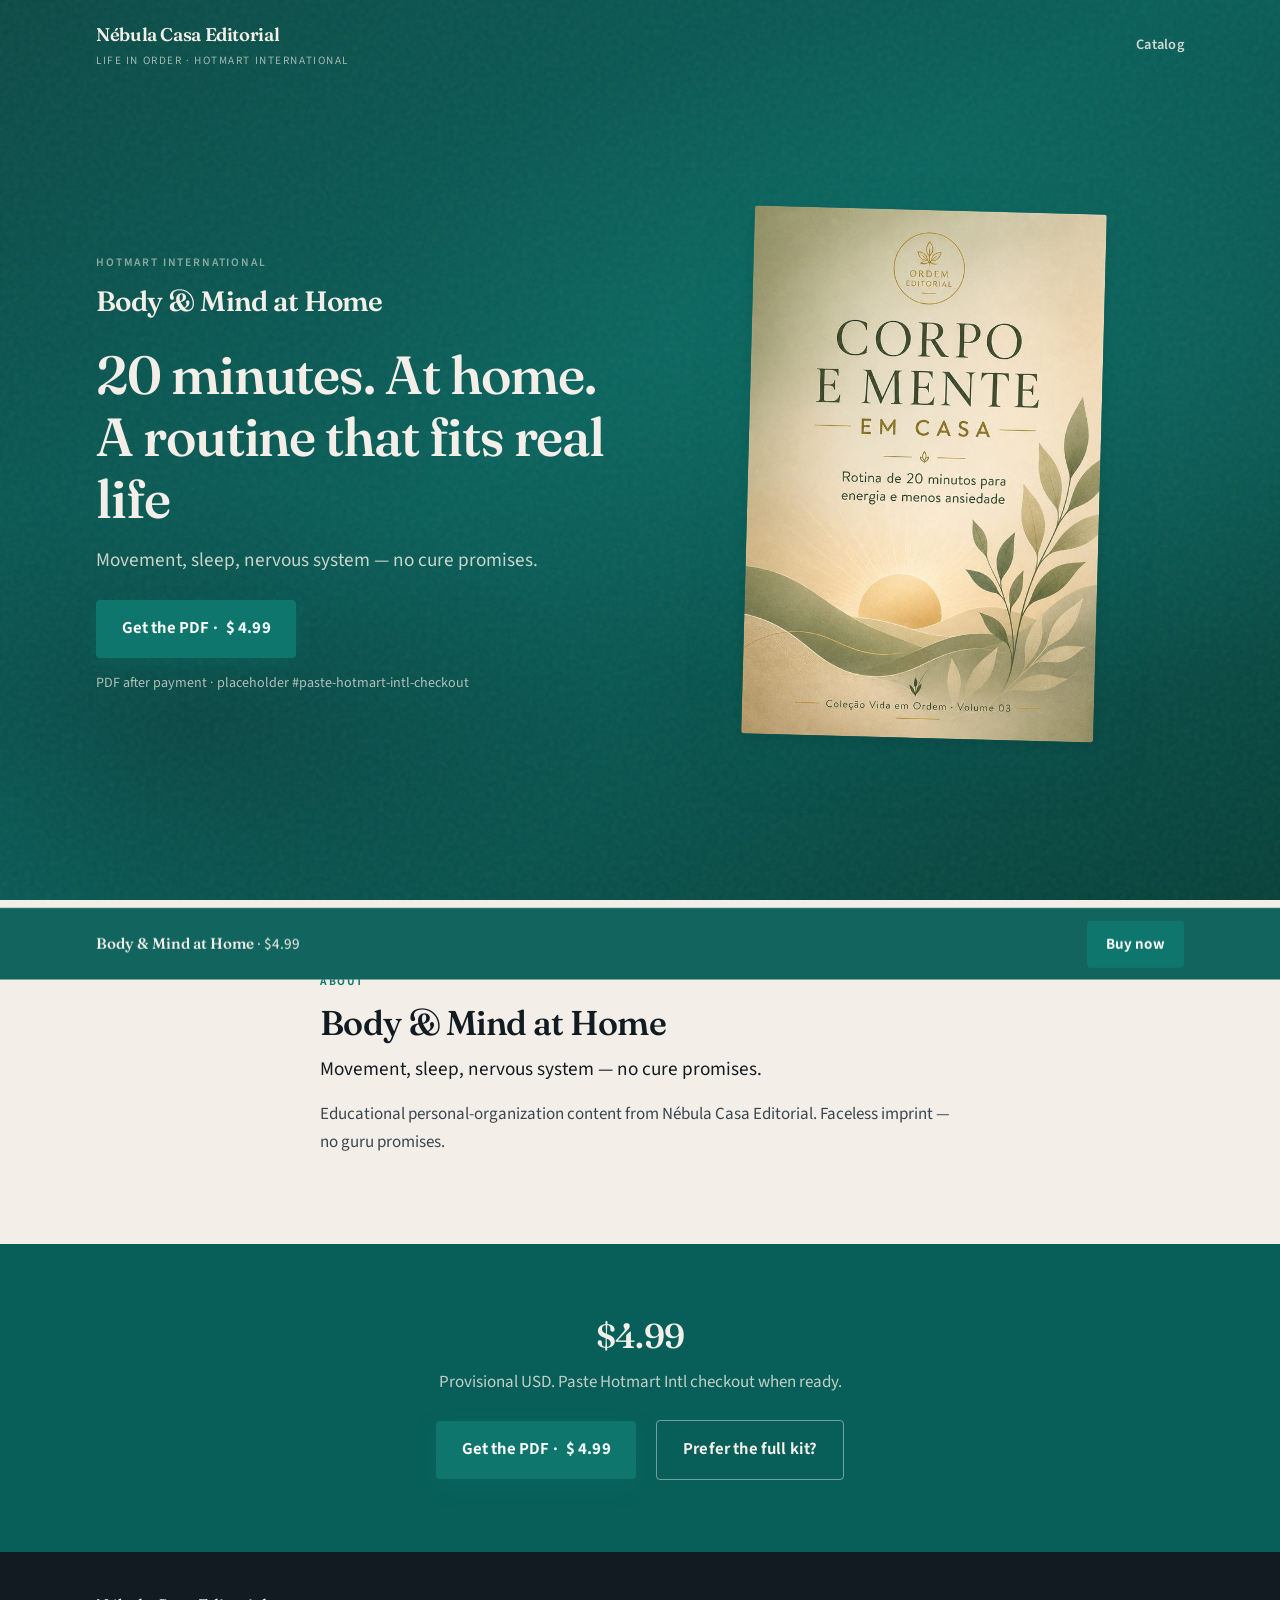
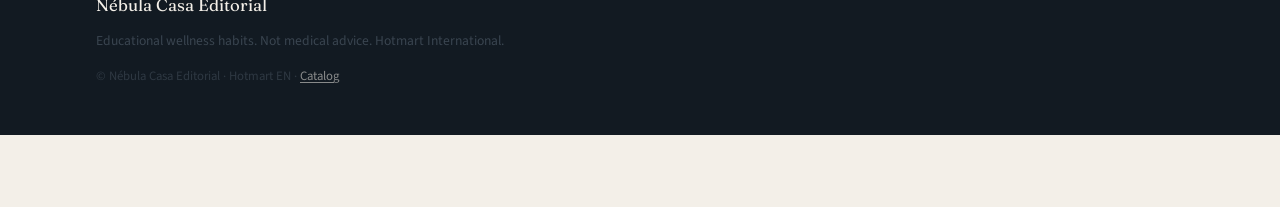
==== commit 9f194b19: "fix: Hotmart EN storefront (loja.css + #paste-hotmart-intl-checkout) — isolated publish" ====
--- a/body-and-mind-at-home.html
+++ b/body-and-mind-at-home.html
@@ -1,33 +1,10 @@
 <!DOCTYPE html>
-<html lang="en"><head><meta charset="utf-8"><meta name="viewport" content="width=device-width, initial-scale=1"><title>Body &amp; Mind at Home — Nébula Casa Editorial (Hotmart EN)</title><meta name="description" content="Body &amp; Mind at Home. Provisional USD. Hotmart International."><link rel="preconnect" href="https://fonts.googleapis.com"><link rel="preconnect" href="https://fonts.gstatic.com" crossorigin><link href="https://fonts.googleapis.com/css2?family=Fraunces:opsz,wght@9..144,500;9..144,600;9..144,700&family=Source+Sans+3:wght@400;600;650;700&display=swap" rel="stylesheet"><link rel="stylesheet" href="css/loja.css"><script>window.NEBULA_CHECKOUT_HOTMART_INTL={"03":"#paste-hotmart-intl-checkout"};</script></head>
+<html lang="en"><head><meta charset="utf-8"><meta name="viewport" content="width=device-width, initial-scale=1"><title>Body &amp; Mind at Home — Hotmart EN · Nébula Casa Editorial</title><meta name="description" content="Body &amp; Mind at Home. Provisional USD. Hotmart International."><link rel="preconnect" href="https://fonts.googleapis.com"><link rel="preconnect" href="https://fonts.gstatic.com" crossorigin><link href="https://fonts.googleapis.com/css2?family=Fraunces:opsz,wght@9..144,500;9..144,600;9..144,700&family=Source+Sans+3:wght@400;600;650;700&display=swap" rel="stylesheet"><link rel="stylesheet" href="css/loja.css"><script>window.NEBULA_CHECKOUT_HOTMART_INTL={"03":"#paste-hotmart-intl-checkout"};</script></head>
 <body>
 <header class="site-header"><div class="container site-header__inner"><a class="brand" href="index.html"><span class="brand__name">Nébula Casa Editorial</span><span class="brand__tag">Life in Order · Hotmart International</span></a><a class="nav-link" href="index.html">Catalog</a></div></header>
-<section class="hero"><div class="hero__bg" aria-hidden="true"></div><div class="hero__texture" aria-hidden="true"></div><div class="hero__inner"><div class="hero__copy"><p class="hero__brand"><span class="hero__eyebrow">Nébula Casa Editorial</span>Body &amp; Mind at Home</p><h1>20 minutes. At home. A routine that fits real life</h1><p class="hero__sub">Movement, sleep, and nervous system — no cure promises.</p><div class="cta-group"><a class="btn-cta" href="#paste-hotmart-intl-checkout" data-product="03" rel="noopener">Get the PDF · <span class="btn-cta__price">$&nbsp;4.99</span></a><p class="cta-note">PDF after payment · Hotmart Intl checkout placeholder</p></div></div><div class="hero__visual"><img class="hero__cover" src="img/03-corpo-e-mente.jpg" alt="Cover: Body &amp; Mind at Home" width="640" height="640"></div></div></section>
-<section class="section section--cream"><div class="container container--narrow reveal"><span class="section__label">The problem</span><h2>No time for a long gym. Tired on autopilot.</h2><p class="lead">A routine small enough to start and sustainable enough to keep.</p><p>Clear warnings about what an ebook does not replace.</p></div></section>
-<section class="section section--paper"><div class="container reveal"><div class="split"><div><span class="section__label">What you learn</span><h2>Practical method</h2></div><ol class="learn-list">
-          <li><strong>Morning &amp; night</strong> Short protocols.</li>
-          <li><strong>Movement</strong> No equipment.</li>
-          <li><strong>Sleep</strong> Support routine.</li>
-          <li><strong>Nervous system</strong> Breathing with caveats.</li>
-          <li><strong>Sample week</strong> Ready to adapt.</li>
-          <li><strong>Limits</strong> When to seek a professional.</li>
-</ol></div></div></section>
-<section class="section section--cream"><div class="container reveal"><span class="section__label">What you get</span><h2>Included</h2><ul class="receive-list">
-        <li>Ebook <strong>Body &amp; Mind at Home</strong> (PDF)</li>
-        <li>Routine card and tracker</li>
-        <li>Sample week</li>
-        <li>Instant access</li>
-</ul></div></section>
-<section class="section section--paper"><div class="container reveal"><span class="section__label">Who it's for</span><h2>Clear audience</h2><div class="audience"><div class="audience__col audience__col--yes"><h3>It's for you if</h3><ul>
-            <li>No long gym time</li>
-            <li>Everyday tiredness</li>
-            <li>Restart small at home</li>
-</ul></div><div class="audience__col audience__col--no"><h3>It's not for you if</h3><ul>
-            <li>Medical treatment via ebook</li>
-            <li>Clinical nutrition plan</li>
-            <li>Intense distress without professional care</li>
-</ul></div></div></div></section>
-<section class="section section--deep final-cta" id="buy"><div class="container reveal"><h2>$4.99. Twenty minutes that fit.</h2><p>Educational content. Results vary with your execution.</p><div class="cta-group"><a class="btn-cta" href="#paste-hotmart-intl-checkout" data-product="03" rel="noopener">Get the PDF · <span class="btn-cta__price">$&nbsp;4.99</span></a><a class="btn-cta btn-cta--ghost" href="kit.html">Prefer the full kit?</a></div></div></section>
+<section class="hero"><div class="hero__bg" aria-hidden="true"></div><div class="hero__texture" aria-hidden="true"></div><div class="hero__inner"><div class="hero__copy"><p class="hero__brand"><span class="hero__eyebrow">Hotmart International</span>Body &amp; Mind at Home</p><h1>20 minutes. At home. A routine that fits real life</h1><p class="hero__sub">Movement, sleep, nervous system — no cure promises.</p><div class="cta-group"><a class="btn-cta" href="#paste-hotmart-intl-checkout" data-product="03" rel="noopener">Get the PDF · <span class="btn-cta__price">$&nbsp;4.99</span></a><p class="cta-note">PDF after payment · placeholder #paste-hotmart-intl-checkout</p></div></div><div class="hero__visual"><img class="hero__cover" src="img/03-corpo-e-mente.jpg" alt="Cover: Body &amp; Mind at Home" width="640" height="640"></div></div></section>
+<section class="section section--cream"><div class="container container--narrow reveal"><span class="section__label">About</span><h2>Body &amp; Mind at Home</h2><p class="lead">Movement, sleep, nervous system — no cure promises.</p><p>Educational personal-organization content from Nébula Casa Editorial. Faceless imprint — no guru promises.</p></div></section>
+<section class="section section--deep final-cta" id="buy"><div class="container reveal"><h2>$4.99</h2><p>Provisional USD. Paste Hotmart Intl checkout when ready.</p><div class="cta-group"><a class="btn-cta" href="#paste-hotmart-intl-checkout" data-product="03" rel="noopener">Get the PDF · <span class="btn-cta__price">$&nbsp;4.99</span></a><a class="btn-cta btn-cta--ghost" href="kit.html">Prefer the full kit?</a></div></div></section>
 <aside class="sticky-cta" data-sticky-cta aria-label="Buy now"><div class="sticky-cta__inner"><p class="sticky-cta__text"><strong>Body &amp; Mind at Home</strong> <span>· $4.99</span></p><a class="btn-cta" href="#paste-hotmart-intl-checkout" data-product="03" rel="noopener">Buy now</a></div></aside>
-<footer class="site-footer"><div class="container"><div class="site-footer__brand">Nébula Casa Editorial</div><p class="site-footer__legal">Educational wellness habits. Not medical advice. Hotmart International.</p><p class="site-footer__copy">© Nébula Casa Editorial · Hotmart EN · <a href="index.html">Back to catalog</a></p></div></footer>
+<footer class="site-footer"><div class="container"><div class="site-footer__brand">Nébula Casa Editorial</div><p class="site-footer__legal">Educational wellness habits. Not medical advice. Hotmart International.</p><p class="site-footer__copy">© Nébula Casa Editorial · Hotmart EN · <a href="index.html">Catalog</a></p></div></footer>
 <script src="js/loja.js"></script></body></html>
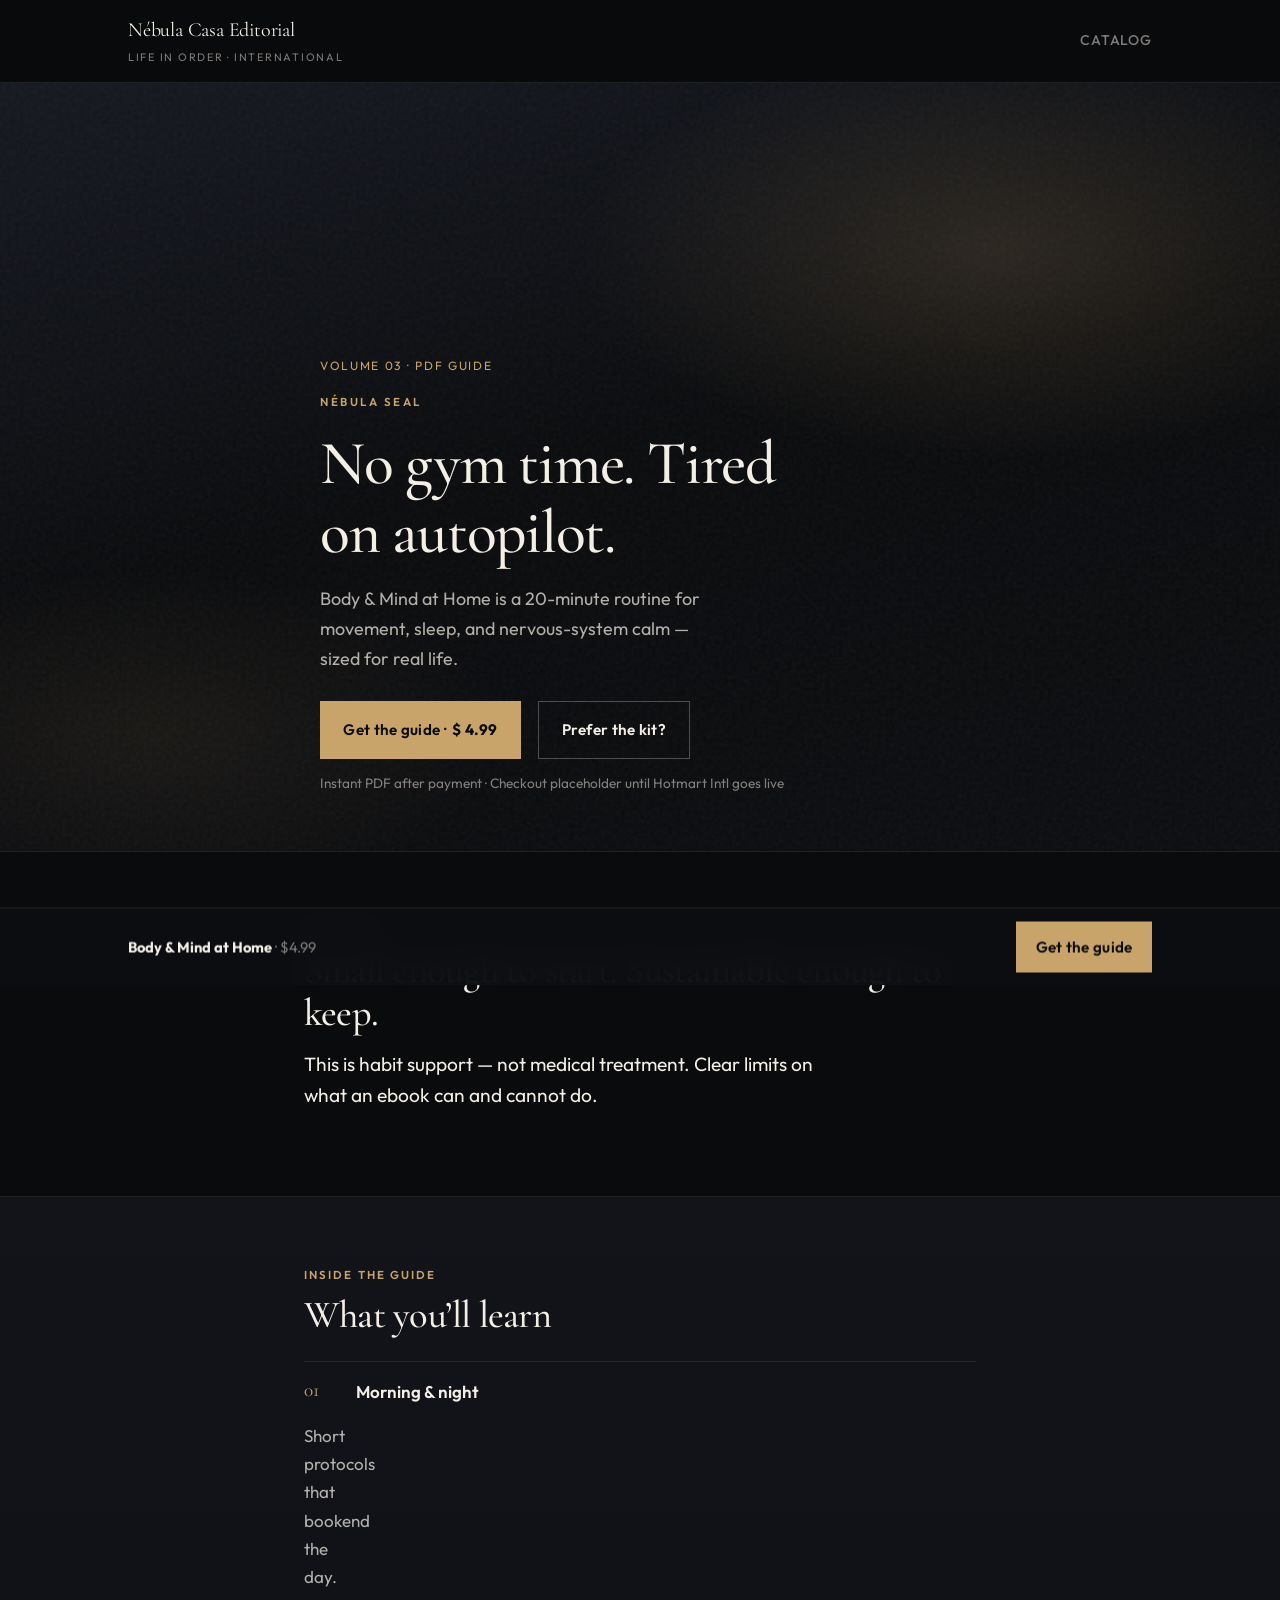
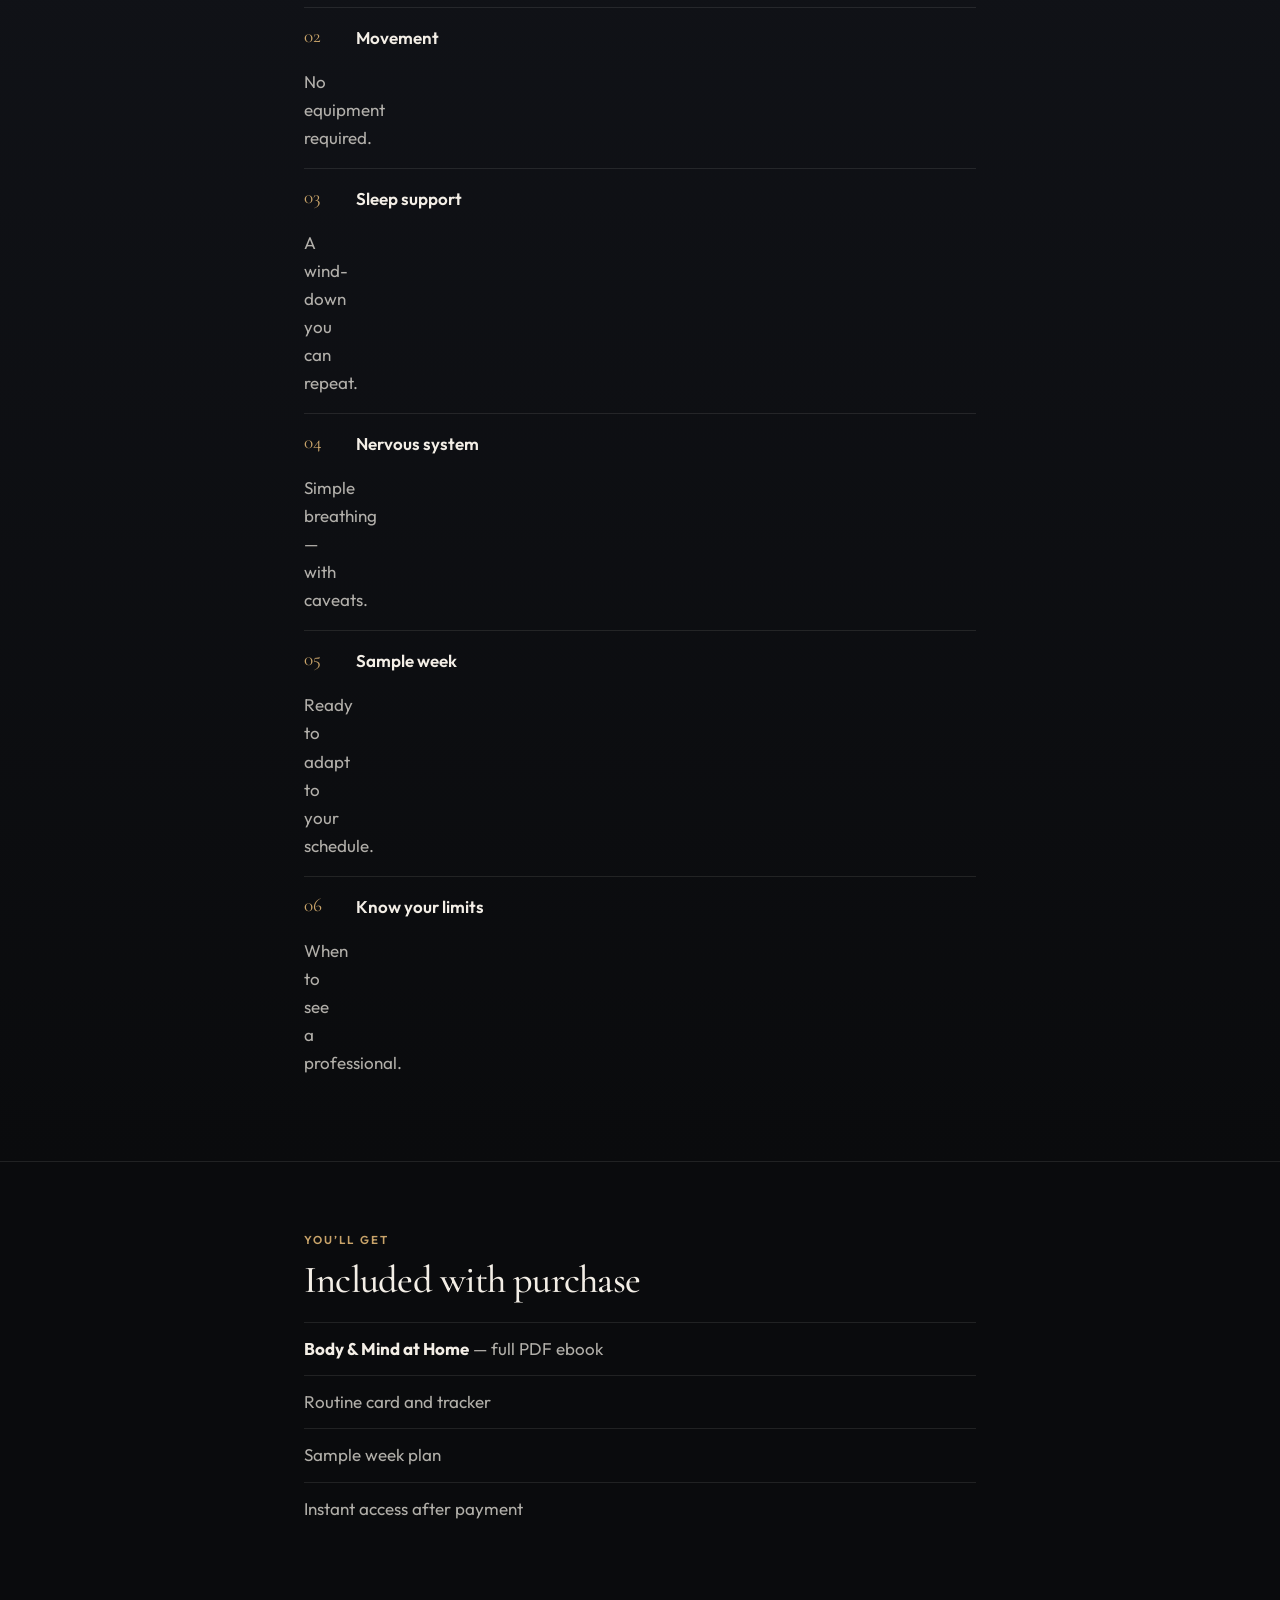
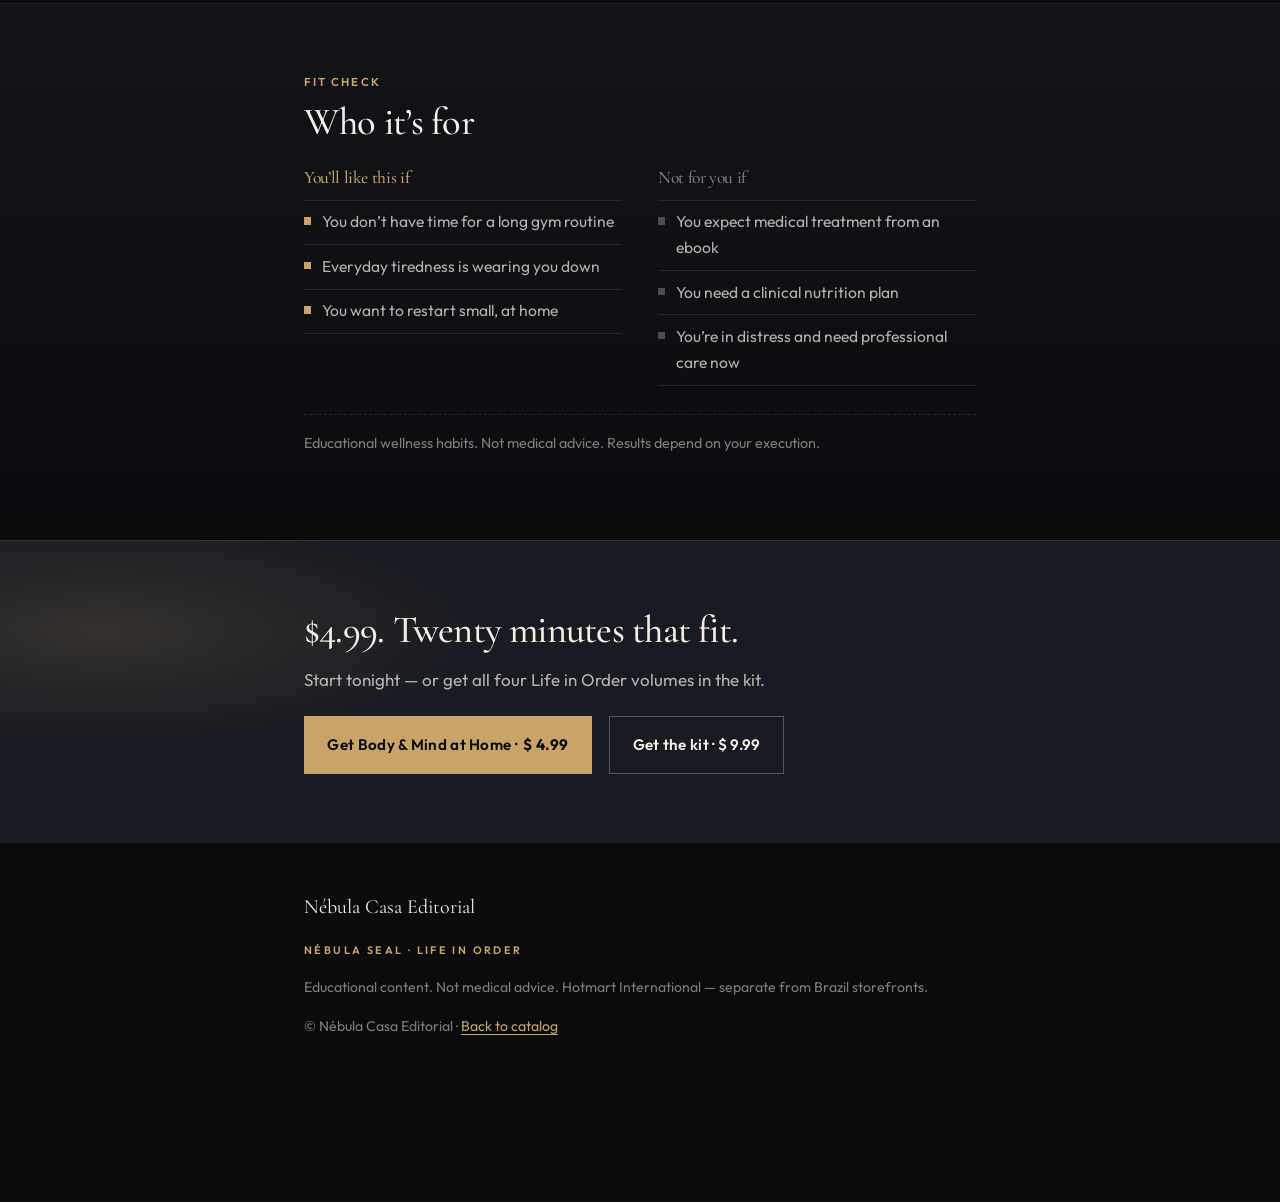
==== commit 8baa6d7e: "fix: UTF-8 encoding, typography heroes, and conversion copy Replace mojibake with correct Nébula/NÉB" ====
--- a/body-and-mind-at-home.html
+++ b/body-and-mind-at-home.html
@@ -1,10 +1,130 @@
 <!DOCTYPE html>
-<html lang="en"><head><meta charset="utf-8"><meta name="viewport" content="width=device-width, initial-scale=1"><title>Body &amp; Mind at Home — Hotmart EN · Nébula Casa Editorial</title><meta name="description" content="Body &amp; Mind at Home. Provisional USD. Hotmart International."><link rel="preconnect" href="https://fonts.googleapis.com"><link rel="preconnect" href="https://fonts.gstatic.com" crossorigin><link href="https://fonts.googleapis.com/css2?family=Fraunces:opsz,wght@9..144,500;9..144,600;9..144,700&family=Source+Sans+3:wght@400;600;650;700&display=swap" rel="stylesheet"><link rel="stylesheet" href="css/loja.css"><script>window.NEBULA_CHECKOUT_HOTMART_INTL={"03":"#paste-hotmart-intl-checkout"};</script></head>
+<html lang="en">
+<head>
+  <meta charset="utf-8">
+  <meta name="viewport" content="width=device-width, initial-scale=1">
+  <title>Body &amp; Mind at Home — Nébula Casa Editorial</title>
+  <meta name="description" content="20 minutes at home: movement, sleep, and calm. Practical PDF — $4.99. No cure promises.">
+  <link rel="preconnect" href="https://fonts.googleapis.com">
+  <link rel="preconnect" href="https://fonts.gstatic.com" crossorigin>
+  <link href="https://fonts.googleapis.com/css2?family=Cormorant+Garamond:wght@400;500;600&family=Outfit:wght@400;500;600;700&display=swap" rel="stylesheet">
+  <link rel="stylesheet" href="css/loja.css">
+  <script>window.NEBULA_CHECKOUT_HOTMART_INTL={"03":"#paste-hotmart-intl-checkout"};</script>
+</head>
 <body>
-<header class="site-header"><div class="container site-header__inner"><a class="brand" href="index.html"><span class="brand__name">Nébula Casa Editorial</span><span class="brand__tag">Life in Order · Hotmart International</span></a><a class="nav-link" href="index.html">Catalog</a></div></header>
-<section class="hero"><div class="hero__bg" aria-hidden="true"></div><div class="hero__texture" aria-hidden="true"></div><div class="hero__inner"><div class="hero__copy"><p class="hero__brand"><span class="hero__eyebrow">Hotmart International</span>Body &amp; Mind at Home</p><h1>20 minutes. At home. A routine that fits real life</h1><p class="hero__sub">Movement, sleep, nervous system — no cure promises.</p><div class="cta-group"><a class="btn-cta" href="#paste-hotmart-intl-checkout" data-product="03" rel="noopener">Get the PDF · <span class="btn-cta__price">$&nbsp;4.99</span></a><p class="cta-note">PDF after payment · placeholder #paste-hotmart-intl-checkout</p></div></div><div class="hero__visual"><img class="hero__cover" src="img/03-corpo-e-mente.jpg" alt="Cover: Body &amp; Mind at Home" width="640" height="640"></div></div></section>
-<section class="section section--cream"><div class="container container--narrow reveal"><span class="section__label">About</span><h2>Body &amp; Mind at Home</h2><p class="lead">Movement, sleep, nervous system — no cure promises.</p><p>Educational personal-organization content from Nébula Casa Editorial. Faceless imprint — no guru promises.</p></div></section>
-<section class="section section--deep final-cta" id="buy"><div class="container reveal"><h2>$4.99</h2><p>Provisional USD. Paste Hotmart Intl checkout when ready.</p><div class="cta-group"><a class="btn-cta" href="#paste-hotmart-intl-checkout" data-product="03" rel="noopener">Get the PDF · <span class="btn-cta__price">$&nbsp;4.99</span></a><a class="btn-cta btn-cta--ghost" href="kit.html">Prefer the full kit?</a></div></div></section>
-<aside class="sticky-cta" data-sticky-cta aria-label="Buy now"><div class="sticky-cta__inner"><p class="sticky-cta__text"><strong>Body &amp; Mind at Home</strong> <span>· $4.99</span></p><a class="btn-cta" href="#paste-hotmart-intl-checkout" data-product="03" rel="noopener">Buy now</a></div></aside>
-<footer class="site-footer"><div class="container"><div class="site-footer__brand">Nébula Casa Editorial</div><p class="site-footer__legal">Educational wellness habits. Not medical advice. Hotmart International.</p><p class="site-footer__copy">© Nébula Casa Editorial · Hotmart EN · <a href="index.html">Catalog</a></p></div></footer>
-<script src="js/loja.js"></script></body></html>+  <header class="topbar">
+    <div class="topbar__inner">
+      <a class="brand" href="index.html">
+        <span class="brand__name">Nébula Casa Editorial</span>
+        <span class="brand__tag">Life in Order · International</span>
+      </a>
+      <a class="nav-link" href="index.html">Catalog</a>
+    </div>
+  </header>
+
+  <section class="hero hero--product">
+    <div class="hero__atmosphere" aria-hidden="true"></div>
+    <div class="hero__content">
+      <span class="hero__meta">Volume 03 · PDF guide</span>
+      <p class="hero__seal">NÉBULA seal</p>
+      <h1>No gym time. Tired on autopilot.</h1>
+      <p class="hero__sub">Body &amp; Mind at Home is a 20-minute routine for movement, sleep, and nervous-system calm — sized for real life.</p>
+      <div class="cta-row">
+        <a class="btn" href="#paste-hotmart-intl-checkout" data-product="03" rel="noopener">Get the guide · <span class="btn__price">$&nbsp;4.99</span></a>
+        <a class="btn btn--ghost" href="kit.html">Prefer the kit?</a>
+      </div>
+      <p class="cta-note">Instant PDF after payment · Checkout placeholder until Hotmart Intl goes live</p>
+    </div>
+  </section>
+
+  <section class="section">
+    <div class="container reveal">
+      <span class="section__label">The shift</span>
+      <h2>Small enough to start. Sustainable enough to keep.</h2>
+      <p class="lead">This is habit support — not medical treatment. Clear limits on what an ebook can and cannot do.</p>
+    </div>
+  </section>
+
+  <section class="section section--panel">
+    <div class="container reveal">
+      <span class="section__label">Inside the guide</span>
+      <h2>What you’ll learn</h2>
+      <ol class="rule-list">
+        <li><strong>Morning &amp; night</strong> Short protocols that bookend the day.</li>
+        <li><strong>Movement</strong> No equipment required.</li>
+        <li><strong>Sleep support</strong> A wind-down you can repeat.</li>
+        <li><strong>Nervous system</strong> Simple breathing — with caveats.</li>
+        <li><strong>Sample week</strong> Ready to adapt to your schedule.</li>
+        <li><strong>Know your limits</strong> When to see a professional.</li>
+      </ol>
+    </div>
+  </section>
+
+  <section class="section">
+    <div class="container reveal">
+      <span class="section__label">You’ll get</span>
+      <h2>Included with purchase</h2>
+      <ul class="plain-list">
+        <li><strong>Body &amp; Mind at Home</strong> — full PDF ebook</li>
+        <li>Routine card and tracker</li>
+        <li>Sample week plan</li>
+        <li>Instant access after payment</li>
+      </ul>
+    </div>
+  </section>
+
+  <section class="section section--panel">
+    <div class="container reveal">
+      <span class="section__label">Fit check</span>
+      <h2>Who it’s for</h2>
+      <div class="audience">
+        <div class="audience__yes">
+          <h3>You’ll like this if</h3>
+          <ul>
+            <li>You don’t have time for a long gym routine</li>
+            <li>Everyday tiredness is wearing you down</li>
+            <li>You want to restart small, at home</li>
+          </ul>
+        </div>
+        <div class="audience__no">
+          <h3>Not for you if</h3>
+          <ul>
+            <li>You expect medical treatment from an ebook</li>
+            <li>You need a clinical nutrition plan</li>
+            <li>You’re in distress and need professional care now</li>
+          </ul>
+        </div>
+      </div>
+      <p class="disclaimer">Educational wellness habits. Not medical advice. Results depend on your execution.</p>
+    </div>
+  </section>
+
+  <section class="section final-cta" id="buy">
+    <div class="container reveal">
+      <h2>$4.99. Twenty minutes that fit.</h2>
+      <p>Start tonight — or get all four Life in Order volumes in the kit.</p>
+      <div class="cta-row">
+        <a class="btn" href="#paste-hotmart-intl-checkout" data-product="03" rel="noopener">Get Body &amp; Mind at Home · <span class="btn__price">$&nbsp;4.99</span></a>
+        <a class="btn btn--ghost" href="kit.html">Get the kit · $&nbsp;9.99</a>
+      </div>
+    </div>
+  </section>
+
+  <aside class="sticky-cta" data-sticky-cta aria-label="Buy now">
+    <div class="sticky-cta__inner">
+      <p class="sticky-cta__text"><strong>Body &amp; Mind at Home</strong> · $4.99</p>
+      <a class="btn" href="#paste-hotmart-intl-checkout" data-product="03" rel="noopener">Get the guide</a>
+    </div>
+  </aside>
+
+  <footer class="site-footer">
+    <div class="container">
+      <div class="site-footer__brand">Nébula Casa Editorial</div>
+      <p class="selo">NÉBULA seal · Life in Order</p>
+      <p class="site-footer__legal">Educational content. Not medical advice. Hotmart International — separate from Brazil storefronts.</p>
+      <p class="site-footer__copy">© Nébula Casa Editorial · <a href="index.html">Back to catalog</a></p>
+    </div>
+  </footer>
+  <script src="js/loja.js"></script>
+</body>
+</html>
--- a/css/loja.css
+++ b/css/loja.css
@@ -1,21 +1,21 @@
-/* Nébula Casa Editorial — loja */
+/* Nébula Casa Editorial — Hotmart EN (International)
+   Distinct from BR cream-teal and ES navy-sand */
+
 :root {
-  --primary: #0f766e;
-  --deep: #085f59;
-  --cream: #f3efe8;
-  --cream-dark: #e8e2d6;
-  --ink: #121a22;
-  --ink-soft: #3a4550;
-  --paper: #faf8f4;
-  --line: rgba(18, 26, 34, 0.12);
-  --white: #ffffff;
-  --font-display: "Fraunces", Georgia, "Times New Roman", serif;
-  --font-body: "Source Sans 3", "Source Sans Pro", system-ui, sans-serif;
-  --max: 68rem;
-  --narrow: 40rem;
-  --radius: 0.25rem;
-  --shadow-cover: 0 1.5rem 3.5rem rgba(8, 95, 89, 0.22),
-    0 0.35rem 1rem rgba(18, 26, 34, 0.12);
+  --void: #0a0b0d;
+  --ink: #12141a;
+  --panel: #181b22;
+  --line: rgba(236, 230, 220, 0.1);
+  --ivory: #f3eee6;
+  --ivory-dim: rgba(243, 238, 230, 0.72);
+  --ivory-soft: rgba(243, 238, 230, 0.5);
+  --copper: #c9a46a;
+  --copper-deep: #a8844a;
+  --copper-glow: rgba(201, 164, 106, 0.16);
+  --font-display: "Cormorant Garamond", "Times New Roman", Georgia, serif;
+  --font-body: "Outfit", "Avenir Next", "Segoe UI", sans-serif;
+  --max: 42rem;
+  --wide: 64rem;
   --ease: cubic-bezier(0.22, 1, 0.36, 1);
 }
 
@@ -34,9 +34,13 @@
   font-family: var(--font-body);
   font-size: 1.0625rem;
   line-height: 1.65;
-  color: var(--ink);
-  background: var(--cream);
+  color: var(--ivory);
+  background: var(--void);
   -webkit-font-smoothing: antialiased;
+}
+
+body.has-sticky-cta {
+  padding-bottom: 5.25rem;
 }
 
 img {
@@ -46,40 +50,46 @@
 }
 
 a {
-  color: var(--deep);
-  text-underline-offset: 0.15em;
+  color: var(--copper);
+  text-underline-offset: 0.18em;
 }
 
 a:hover {
-  color: var(--primary);
+  color: var(--ivory);
 }
 
 h1,
 h2,
 h3 {
   font-family: var(--font-display);
-  font-weight: 550;
-  line-height: 1.15;
+  font-weight: 500;
+  line-height: 1.12;
   letter-spacing: -0.02em;
-  color: var(--ink);
-  margin: 0 0 0.75rem;
+  color: var(--ivory);
+  margin: 0 0 0.85rem;
 }
 
 h1 {
-  font-size: clamp(2.15rem, 5vw, 3.35rem);
+  font-size: clamp(2.5rem, 6.5vw, 3.85rem);
 }
 
 h2 {
-  font-size: clamp(1.65rem, 3.2vw, 2.15rem);
+  font-size: clamp(1.75rem, 3.5vw, 2.4rem);
 }
 
 h3 {
-  font-size: 1.2rem;
+  font-size: 1.3rem;
 }
 
 p {
   margin: 0 0 1rem;
-  color: var(--ink-soft);
+  color: var(--ivory-dim);
+}
+
+.lead {
+  font-size: 1.2rem;
+  color: var(--ivory);
+  max-width: 34rem;
 }
 
 .container {
@@ -87,471 +97,506 @@
   margin-inline: auto;
 }
 
-.container--narrow {
-  width: min(100% - 2rem, var(--narrow));
-}
-
-/* —— Header —— */
-.site-header {
-  position: absolute;
-  inset: 0 0 auto;
-  z-index: 20;
-  padding: 1.25rem 0;
-}
-
-.site-header__inner {
+.container--wide {
+  width: min(100% - 2rem, var(--wide));
+}
+
+/* —— Top bar —— */
+.topbar {
+  position: sticky;
+  top: 0;
+  z-index: 40;
+  backdrop-filter: blur(16px);
+  background: rgba(10, 11, 13, 0.88);
+  border-bottom: 1px solid var(--line);
+}
+
+.topbar__inner {
+  width: min(100% - 2rem, var(--wide));
+  margin-inline: auto;
   display: flex;
   align-items: center;
   justify-content: space-between;
   gap: 1rem;
+  padding: 0.9rem 0;
 }
 
 .brand {
-  display: inline-flex;
+  text-decoration: none;
+  color: var(--ivory);
+  display: flex;
   flex-direction: column;
-  gap: 0.1rem;
-  text-decoration: none;
-  color: inherit;
+  gap: 0.12rem;
 }
 
 .brand__name {
   font-family: var(--font-display);
-  font-size: 1.15rem;
+  font-size: 1.25rem;
+  letter-spacing: -0.01em;
+}
+
+.brand__tag {
+  font-size: 0.68rem;
+  letter-spacing: 0.16em;
+  text-transform: uppercase;
+  color: var(--ivory-soft);
+}
+
+.nav-link {
+  color: var(--ivory-soft);
+  text-decoration: none;
+  font-size: 0.88rem;
+  letter-spacing: 0.06em;
+  text-transform: uppercase;
+  font-weight: 500;
+}
+
+.nav-link:hover {
+  color: var(--copper);
+}
+
+/* —— Hero —— */
+.hero {
+  position: relative;
+  min-height: min(92vh, 48rem);
+  display: grid;
+  align-items: end;
+  overflow: hidden;
+  isolation: isolate;
+}
+
+.hero--home {
+  min-height: min(100vh, 52rem);
+  align-items: center;
+}
+
+.hero__atmosphere {
+  position: absolute;
+  inset: 0;
+  z-index: -1;
+  background:
+    radial-gradient(ellipse 55% 45% at 78% 22%, var(--copper-glow), transparent 60%),
+    radial-gradient(ellipse 50% 40% at 12% 85%, rgba(201, 164, 106, 0.08), transparent 55%),
+    linear-gradient(165deg, #151820 0%, var(--void) 48%, #0c0d10 100%);
+}
+
+.hero__atmosphere::after {
+  content: "";
+  position: absolute;
+  inset: 0;
+  opacity: 0.045;
+  background-image: url("data:image/svg+xml,%3Csvg viewBox='0 0 200 200' xmlns='http://www.w3.org/2000/svg'%3E%3Cfilter id='n'%3E%3CfeTurbulence type='fractalNoise' baseFrequency='0.9' numOctaves='4' stitchTiles='stitch'/%3E%3C/filter%3E%3Crect width='100%25' height='100%25' filter='url(%23n)'/%3E%3C/svg%3E");
+  pointer-events: none;
+}
+
+.hero__orb {
+  position: absolute;
+  width: min(42vw, 22rem);
+  height: min(42vw, 22rem);
+  border-radius: 50%;
+  border: 1px solid rgba(201, 164, 106, 0.22);
+  right: 8%;
+  top: 18%;
+  z-index: -1;
+  animation: orb-pulse 10s var(--ease) infinite alternate;
+  pointer-events: none;
+}
+
+.hero__orb::before {
+  content: "";
+  position: absolute;
+  inset: 12%;
+  border-radius: 50%;
+  border: 1px solid rgba(201, 164, 106, 0.12);
+}
+
+.hero__content {
+  width: min(100% - 2rem, var(--max));
+  margin: 0 auto;
+  padding: 7rem 0 4rem;
+  animation: rise 0.95s var(--ease) both;
+}
+
+.hero--product .hero__content {
+  padding: 6.5rem 0 3.5rem;
+  width: min(100% - 2rem, 40rem);
+}
+
+.hero__seal {
+  display: inline-block;
+  margin: 0 0 1.1rem;
+  font-size: 0.72rem;
   font-weight: 600;
-  letter-spacing: -0.02em;
-  color: var(--cream);
-}
-
-.brand__tag {
-  font-size: 0.7rem;
+  letter-spacing: 0.22em;
+  text-transform: uppercase;
+  color: var(--copper);
+}
+
+.hero__brand {
+  font-family: var(--font-display);
+  font-size: clamp(2.1rem, 5vw, 3.1rem);
+  line-height: 1.05;
+  color: var(--ivory);
+  margin: 0 0 1.35rem;
+  max-width: 12ch;
+}
+
+.hero h1 {
+  max-width: 14ch;
+  margin-bottom: 1.1rem;
+}
+
+.hero--product h1 {
+  max-width: 18ch;
+}
+
+.hero__sub {
+  max-width: 32ch;
+  font-size: 1.12rem;
+  margin-bottom: 1.75rem;
+  color: var(--ivory-dim);
+}
+
+.hero__meta {
+  display: block;
+  margin: 0 0 0.65rem;
+  font-size: 0.75rem;
   letter-spacing: 0.14em;
   text-transform: uppercase;
-  color: rgba(243, 239, 232, 0.65);
-}
-
-.brand--ink .brand__name {
-  color: var(--ink);
-}
-
-.brand--ink .brand__tag {
-  color: var(--ink-soft);
-}
-
-.nav-link {
-  font-size: 0.9rem;
-  font-weight: 600;
-  color: rgba(243, 239, 232, 0.85);
-  text-decoration: none;
-  letter-spacing: 0.02em;
-}
-
-.nav-link:hover {
-  color: var(--cream);
-}
-
-.nav-link--ink {
-  color: var(--ink-soft);
-}
-
-.nav-link--ink:hover {
-  color: var(--deep);
-}
-
-/* —— Buttons —— */
-.btn-cta {
+  color: var(--copper);
+}
+
+.cta-row {
+  display: flex;
+  flex-wrap: wrap;
+  align-items: center;
+  gap: 0.85rem 1.1rem;
+}
+
+.btn {
   display: inline-flex;
   align-items: center;
   justify-content: center;
-  gap: 0.5rem;
-  padding: 0.95rem 1.6rem;
-  background: var(--primary);
-  color: var(--white);
+  gap: 0.4rem;
+  padding: 0.95rem 1.4rem;
+  border-radius: 0;
+  border: 1px solid var(--copper);
+  background: var(--copper);
+  color: var(--void);
   font-family: var(--font-body);
-  font-size: 1.05rem;
-  font-weight: 650;
-  letter-spacing: 0.01em;
+  font-weight: 600;
+  font-size: 0.95rem;
   text-decoration: none;
-  border: none;
-  border-radius: var(--radius);
-  cursor: pointer;
-  transition: background 0.2s var(--ease), transform 0.2s var(--ease),
-    box-shadow 0.2s var(--ease);
-  box-shadow: 0 0.45rem 1.25rem rgba(15, 118, 110, 0.28);
-}
-
-.btn-cta:hover {
-  background: var(--deep);
-  color: var(--white);
-  transform: translateY(-1px);
-}
-
-.btn-cta:active {
-  transform: translateY(0);
-}
-
-.btn-cta--ghost {
+  letter-spacing: 0.02em;
+  transition: background 0.25s var(--ease), color 0.25s var(--ease), border-color 0.25s var(--ease), transform 0.25s var(--ease);
+}
+
+.btn:hover {
   background: transparent;
-  color: var(--cream);
-  box-shadow: none;
-  border: 1.5px solid rgba(243, 239, 232, 0.45);
-}
-
-.btn-cta--ghost:hover {
-  background: rgba(243, 239, 232, 0.1);
-  color: var(--cream);
-  border-color: var(--cream);
-}
-
-.btn-cta__price {
-  opacity: 0.92;
+  color: var(--copper);
+}
+
+.btn--ghost {
+  background: transparent;
+  color: var(--ivory);
+  border-color: rgba(243, 238, 230, 0.28);
+}
+
+.btn--ghost:hover {
+  border-color: var(--copper);
+  color: var(--copper);
+  background: transparent;
+}
+
+.btn__price {
   font-weight: 700;
 }
 
-.cta-group {
-  display: flex;
-  flex-wrap: wrap;
-  align-items: center;
-  gap: 0.85rem 1.25rem;
-  margin-top: 1.5rem;
-}
-
 .cta-note {
-  font-size: 0.88rem;
-  color: rgba(243, 239, 232, 0.7);
-  margin: 0;
-}
-
-.section .cta-note {
-  color: var(--ink-soft);
-}
-
-/* —— Hero (product) —— */
-.hero {
-  position: relative;
-  min-height: 100vh;
-  min-height: 100dvh;
-  display: grid;
-  align-items: stretch;
-  background: var(--deep);
-  color: var(--cream);
-  overflow: hidden;
-}
-
-.hero__bg {
-  position: absolute;
-  inset: 0;
-  background:
-    radial-gradient(ellipse 70% 55% at 75% 40%, rgba(15, 118, 110, 0.55), transparent 70%),
-    radial-gradient(ellipse 50% 40% at 15% 80%, rgba(8, 50, 48, 0.5), transparent 65%),
-    linear-gradient(145deg, #0a4a45 0%, var(--deep) 45%, #064039 100%);
-  z-index: 0;
-}
-
-.hero__texture {
-  position: absolute;
-  inset: 0;
-  opacity: 0.07;
-  background-image: url("data:image/svg+xml,%3Csvg viewBox='0 0 200 200' xmlns='http://www.w3.org/2000/svg'%3E%3Cfilter id='n'%3E%3CfeTurbulence type='fractalNoise' baseFrequency='0.85' numOctaves='4' stitchTiles='stitch'/%3E%3C/filter%3E%3Crect width='100%25' height='100%25' filter='url(%23n)'/%3E%3C/svg%3E");
-  pointer-events: none;
-  z-index: 1;
-}
-
-.hero__inner {
-  position: relative;
-  z-index: 2;
-  display: grid;
-  grid-template-columns: 1fr 1fr;
-  gap: 2.5rem 3rem;
-  align-items: center;
-  width: min(100% - 2rem, var(--max));
-  margin: 0 auto;
-  padding: 7rem 0 4rem;
-  min-height: 100vh;
-  min-height: 100dvh;
-}
-
-.hero__copy {
-  max-width: 32rem;
-}
-
-.hero__brand {
-  font-family: var(--font-display);
-  font-size: clamp(1.35rem, 2.5vw, 1.75rem);
-  font-weight: 600;
-  letter-spacing: -0.02em;
-  color: var(--cream);
-  margin: 0 0 1.35rem;
-}
-
-.hero__eyebrow {
-  display: block;
-  font-family: var(--font-body);
-  font-size: 0.72rem;
-  font-weight: 600;
-  letter-spacing: 0.16em;
-  text-transform: uppercase;
-  color: rgba(243, 239, 232, 0.55);
-  margin-bottom: 0.35rem;
-}
-
-.hero h1 {
-  color: var(--cream);
-  margin-bottom: 1rem;
-}
-
-.hero__sub {
-  font-size: clamp(1.05rem, 2vw, 1.2rem);
-  line-height: 1.55;
-  color: rgba(243, 239, 232, 0.82);
-  margin: 0;
-  max-width: 28rem;
-}
-
-.hero__visual {
-  display: flex;
-  justify-content: center;
-  align-items: center;
-}
-
-.hero__cover {
-  width: min(100%, 22rem);
-  border-radius: 0.2rem;
-  box-shadow: var(--shadow-cover);
-  transform: rotate(1.5deg);
-}
-
-.hero--catalog {
-  min-height: auto;
-}
-
-.hero--catalog .hero__inner {
-  grid-template-columns: 1fr;
-  min-height: auto;
-  padding: 8rem 0 4.5rem;
-  text-align: center;
-  justify-items: center;
-}
-
-.hero--catalog .hero__copy {
-  max-width: 36rem;
-}
-
-.hero--catalog .hero__sub {
-  margin-inline: auto;
-}
-
-.hero--catalog .cta-group {
-  justify-content: center;
+  margin: 0.85rem 0 0;
+  font-size: 0.85rem;
+  color: var(--ivory-soft);
 }
 
 /* —— Sections —— */
 .section {
-  padding: 4.5rem 0;
-}
-
-.section--cream {
-  background: var(--cream);
-}
-
-.section--paper {
-  background: var(--paper);
-}
-
-.section--deep {
-  background: var(--deep);
-  color: var(--cream);
-}
-
-.section--deep h2,
-.section--deep h3 {
-  color: var(--cream);
-}
-
-.section--deep p {
-  color: rgba(243, 239, 232, 0.8);
+  padding: 4.25rem 0;
+  border-top: 1px solid var(--line);
+}
+
+.section--panel {
+  background: linear-gradient(180deg, var(--ink), var(--void));
 }
 
 .section__label {
   display: block;
+  margin-bottom: 0.65rem;
   font-size: 0.72rem;
-  font-weight: 650;
-  letter-spacing: 0.14em;
+  letter-spacing: 0.18em;
   text-transform: uppercase;
-  color: var(--primary);
-  margin-bottom: 0.75rem;
-}
-
-.section--deep .section__label {
-  color: rgba(243, 239, 232, 0.55);
-}
-
-.lead {
-  font-size: 1.2rem;
-  line-height: 1.55;
-  color: var(--ink);
-  max-width: 34rem;
-}
-
-.split {
-  display: grid;
-  grid-template-columns: 1fr 1fr;
-  gap: 2.5rem 3.5rem;
-  align-items: start;
-}
-
-.learn-list {
+  color: var(--copper);
+  font-weight: 600;
+}
+
+.rule-list {
   list-style: none;
   margin: 1.5rem 0 0;
   padding: 0;
-  counter-reset: learn;
-}
-
-.learn-list li {
-  position: relative;
-  padding: 1.1rem 0 1.1rem 3.25rem;
+  counter-reset: steps;
+}
+
+.rule-list li {
+  counter-increment: steps;
+  display: grid;
+  grid-template-columns: 2.4rem 1fr;
+  gap: 0.85rem;
+  padding: 1rem 0;
   border-top: 1px solid var(--line);
-  color: var(--ink-soft);
-}
-
-.learn-list li:last-child {
-  border-bottom: 1px solid var(--line);
-}
-
-.learn-list li::before {
-  counter-increment: learn;
-  content: counter(learn, decimal-leading-zero);
-  position: absolute;
-  left: 0;
-  top: 1.15rem;
+  color: var(--ivory-dim);
+}
+
+.rule-list li::before {
+  content: counter(steps, decimal-leading-zero);
   font-family: var(--font-display);
-  font-size: 1rem;
+  font-size: 1.2rem;
+  color: var(--copper);
+  line-height: 1.3;
+}
+
+.rule-list strong {
+  color: var(--ivory);
+  display: block;
+  margin-bottom: 0.15rem;
   font-weight: 600;
-  color: var(--primary);
-}
-
-.learn-list strong {
-  display: block;
-  font-family: var(--font-display);
-  font-size: 1.1rem;
-  font-weight: 550;
-  color: var(--ink);
-  margin-bottom: 0.2rem;
-}
-
-.receive-list {
+}
+
+.plain-list {
   list-style: none;
   margin: 1.25rem 0 0;
   padding: 0;
 }
 
-.receive-list li {
-  position: relative;
-  padding: 0.55rem 0 0.55rem 1.5rem;
-  color: var(--ink-soft);
-}
-
-.receive-list li::before {
-  content: "";
-  position: absolute;
-  left: 0;
-  top: 1rem;
-  width: 0.55rem;
-  height: 0.55rem;
-  background: var(--primary);
-  border-radius: 1px;
-  transform: rotate(45deg);
+.plain-list li {
+  padding: 0.75rem 0;
+  border-top: 1px solid var(--line);
+  color: var(--ivory-dim);
+}
+
+.plain-list strong {
+  color: var(--ivory);
 }
 
 .audience {
   display: grid;
-  grid-template-columns: 1fr 1fr;
-  gap: 2rem;
-}
-
-.audience__col h3 {
-  margin-bottom: 1rem;
-}
-
-.audience__col ul {
+  gap: 1.75rem;
+  margin-top: 1.5rem;
+}
+
+@media (min-width: 720px) {
+  .audience {
+    grid-template-columns: 1fr 1fr;
+    gap: 2.25rem;
+  }
+}
+
+.audience h3 {
+  font-size: 1.1rem;
+  margin-bottom: 0.75rem;
+}
+
+.audience ul {
   margin: 0;
   padding: 0;
   list-style: none;
 }
 
-.audience__col li {
+.audience li {
   position: relative;
-  padding: 0.55rem 0 0.55rem 1.35rem;
-  color: var(--ink-soft);
+  padding: 0.55rem 0 0.55rem 1.15rem;
+  color: var(--ivory-dim);
   border-top: 1px solid var(--line);
-}
-
-.audience__col li:last-child {
+  font-size: 0.98rem;
+}
+
+.audience li:last-child {
   border-bottom: 1px solid var(--line);
 }
 
-.audience__col--yes li::before {
+.audience li::before {
   content: "";
   position: absolute;
   left: 0;
   top: 1.05rem;
-  width: 0.55rem;
-  height: 0.2rem;
-  background: var(--primary);
-}
-
-.audience__col--no li::before {
-  content: "";
-  position: absolute;
-  left: 0;
-  top: 1.05rem;
-  width: 0.55rem;
-  height: 0.2rem;
-  background: rgba(18, 26, 34, 0.28);
-}
-
-.brand-block {
-  max-width: 36rem;
-}
-
-.brand-block p:last-child {
-  margin-bottom: 0;
-}
-
-/* —— Final CTA —— */
+  width: 0.45rem;
+  height: 0.45rem;
+  background: var(--copper);
+}
+
+.audience__no li::before {
+  background: rgba(243, 238, 230, 0.28);
+}
+
+.audience__yes h3 {
+  color: var(--copper);
+}
+
+.audience__no h3 {
+  color: var(--ivory-soft);
+}
+
+.disclaimer {
+  margin-top: 1.75rem;
+  padding-top: 1.1rem;
+  border-top: 1px dashed var(--line);
+  font-size: 0.9rem;
+  color: var(--ivory-soft);
+}
+
 .final-cta {
-  text-align: center;
-  padding: 4.5rem 0;
-}
-
-.final-cta h2 {
-  color: var(--cream);
-  margin-bottom: 0.75rem;
-}
-
-.final-cta p {
-  color: rgba(243, 239, 232, 0.78);
-  max-width: 28rem;
-  margin-inline: auto;
-  margin-bottom: 1.5rem;
-}
-
-.final-cta .cta-group {
-  justify-content: center;
-}
-
-/* —— Sticky bar —— */
+  background:
+    radial-gradient(ellipse 55% 70% at 8% 30%, var(--copper-glow), transparent 55%),
+    var(--panel);
+}
+
+.final-cta .cta-row {
+  margin-top: 1.4rem;
+}
+
+/* —— Catalog —— */
+.catalog-intro {
+  padding: 3.75rem 0 1.75rem;
+}
+
+.catalog-intro h2 {
+  max-width: 18ch;
+}
+
+.catalog-intro p {
+  max-width: 46ch;
+}
+
+.price-chip {
+  display: inline-flex;
+  flex-wrap: wrap;
+  gap: 0.45rem 1.1rem;
+  margin: 1.15rem 0 0;
+  padding: 0;
+  list-style: none;
+  font-size: 0.88rem;
+  color: var(--ivory-soft);
+}
+
+.price-chip li strong {
+  color: var(--ivory);
+  font-weight: 600;
+}
+
+.catalog-list {
+  border-top: 1px solid var(--line);
+}
+
+.catalog-row {
+  display: grid;
+  gap: 1rem;
+  padding: 1.85rem 0;
+  border-bottom: 1px solid var(--line);
+  text-decoration: none;
+  color: inherit;
+  transition: background 0.3s var(--ease);
+}
+
+.catalog-row:hover {
+  background: rgba(201, 164, 106, 0.04);
+}
+
+@media (min-width: 760px) {
+  .catalog-row {
+    grid-template-columns: 4.5rem 1fr auto;
+    align-items: center;
+    gap: 1.75rem;
+  }
+}
+
+.catalog-row__num {
+  font-family: var(--font-display);
+  font-size: 2rem;
+  color: var(--copper);
+  line-height: 1;
+  letter-spacing: -0.02em;
+}
+
+.catalog-row__meta {
+  font-size: 0.7rem;
+  letter-spacing: 0.16em;
+  text-transform: uppercase;
+  color: var(--copper);
+  margin-bottom: 0.35rem;
+  font-weight: 600;
+}
+
+.catalog-row h3 {
+  margin-bottom: 0.4rem;
+  transition: color 0.2s;
+}
+
+.catalog-row:hover h3 {
+  color: var(--copper);
+}
+
+.catalog-row p {
+  margin: 0;
+  max-width: 42ch;
+  font-size: 0.98rem;
+}
+
+.catalog-row__price {
+  font-family: var(--font-display);
+  font-size: 1.55rem;
+  color: var(--ivory);
+  white-space: nowrap;
+}
+
+.kit-strip {
+  margin: 2.75rem 0 1rem;
+  padding: 2.25rem 0;
+  border-top: 1px solid var(--line);
+  border-bottom: 1px solid var(--line);
+  display: grid;
+  gap: 1.25rem;
+  background:
+    radial-gradient(ellipse 40% 80% at 100% 50%, var(--copper-glow), transparent 60%);
+}
+
+.kit-strip__save {
+  display: inline-block;
+  margin-bottom: 0.5rem;
+  font-size: 0.74rem;
+  letter-spacing: 0.12em;
+  text-transform: uppercase;
+  color: var(--copper);
+  font-weight: 600;
+}
+
+.kit-strip h2 {
+  max-width: 16ch;
+}
+
+.kit-strip p {
+  max-width: 40ch;
+}
+
+/* —— Sticky CTA —— */
 .sticky-cta {
   position: fixed;
-  bottom: 0;
   left: 0;
   right: 0;
-  z-index: 40;
-  background: rgba(8, 95, 89, 0.96);
-  backdrop-filter: blur(10px);
-  border-top: 1px solid rgba(243, 239, 232, 0.12);
-  padding: 0.75rem 0;
+  bottom: 0;
+  z-index: 50;
   transform: translateY(110%);
-  transition: transform 0.35s var(--ease);
+  transition: transform 0.4s var(--ease);
+  background: rgba(12, 14, 18, 0.94);
+  border-top: 1px solid var(--line);
+  backdrop-filter: blur(14px);
 }
 
 .sticky-cta.is-visible {
@@ -559,168 +604,61 @@
 }
 
 .sticky-cta__inner {
+  width: min(100% - 1.25rem, var(--wide));
+  margin: 0 auto;
+  padding: 0.8rem 0;
   display: flex;
   align-items: center;
   justify-content: space-between;
   gap: 1rem;
-  width: min(100% - 1.5rem, var(--max));
-  margin-inline: auto;
 }
 
 .sticky-cta__text {
-  color: var(--cream);
-  font-size: 0.95rem;
   margin: 0;
+  font-size: 0.92rem;
+  color: var(--ivory-soft);
 }
 
 .sticky-cta__text strong {
-  font-family: var(--font-display);
-  font-weight: 550;
-}
-
-.sticky-cta .btn-cta {
-  padding: 0.7rem 1.2rem;
-  font-size: 0.95rem;
+  color: var(--ivory);
+}
+
+.sticky-cta .btn {
+  padding: 0.75rem 1.15rem;
   white-space: nowrap;
-  box-shadow: none;
-}
-
-body.has-sticky-cta {
-  padding-bottom: 4.5rem;
-}
-
-/* —— Catalog —— */
-.catalog {
-  padding: 3.5rem 0 5rem;
-}
-
-.catalog__intro {
-  max-width: 32rem;
-  margin-bottom: 2.75rem;
-}
-
-.product-grid {
-  display: grid;
-  grid-template-columns: repeat(2, 1fr);
-  gap: 2.5rem 2rem;
-}
-
-.product-link {
-  display: block;
-  text-decoration: none;
-  color: inherit;
-}
-
-.product-link__cover {
-  margin-bottom: 1.15rem;
-  overflow: hidden;
-  border-radius: 0.15rem;
-  background: var(--deep);
-  box-shadow: 0 0.75rem 2rem rgba(18, 26, 34, 0.1);
-  transition: transform 0.35s var(--ease), box-shadow 0.35s var(--ease);
-}
-
-.product-link:hover .product-link__cover {
-  transform: translateY(-4px);
-  box-shadow: 0 1.1rem 2.5rem rgba(8, 95, 89, 0.18);
-}
-
-.product-link__cover img {
-  width: 100%;
-  aspect-ratio: 1 / 1;
-  object-fit: cover;
-}
-
-.product-link__meta {
-  font-size: 0.7rem;
-  font-weight: 650;
-  letter-spacing: 0.12em;
-  text-transform: uppercase;
-  color: var(--primary);
-  margin-bottom: 0.35rem;
-}
-
-.product-link h3 {
-  font-size: 1.35rem;
-  margin-bottom: 0.4rem;
-  transition: color 0.2s;
-}
-
-.product-link:hover h3 {
-  color: var(--deep);
-}
-
-.product-link__desc {
-  font-size: 0.98rem;
-  color: var(--ink-soft);
-  margin: 0 0 0.65rem;
-}
-
-.product-link__price {
-  font-weight: 700;
-  color: var(--ink);
-  font-size: 1.05rem;
-}
-
-.kit-banner {
-  margin-top: 3.5rem;
-  display: grid;
-  grid-template-columns: 1.1fr 1fr;
-  gap: 2rem 2.5rem;
-  align-items: center;
-  padding: 2rem 0 0;
-  border-top: 1px solid var(--line);
-}
-
-.kit-banner__cover {
-  border-radius: 0.15rem;
-  box-shadow: var(--shadow-cover);
-  overflow: hidden;
-}
-
-.kit-banner__cover img {
-  width: 100%;
-  aspect-ratio: 1 / 1;
-  object-fit: cover;
-}
-
-.kit-banner__save {
-  display: inline-block;
-  font-size: 0.85rem;
-  font-weight: 650;
-  color: var(--primary);
-  margin-bottom: 0.5rem;
 }
 
 /* —— Footer —— */
 .site-footer {
-  padding: 2.5rem 0 3rem;
-  background: var(--ink);
-  color: rgba(243, 239, 232, 0.55);
-  font-size: 0.85rem;
-  line-height: 1.55;
-}
-
-.site-footer a {
-  color: rgba(243, 239, 232, 0.75);
+  padding: 3rem 0 4rem;
+  border-top: 1px solid var(--line);
 }
 
 .site-footer__brand {
   font-family: var(--font-display);
-  font-size: 1.05rem;
-  color: var(--cream);
-  margin-bottom: 0.75rem;
-}
-
-.site-footer__legal {
-  max-width: 40rem;
-  margin: 0 0 1rem;
-}
-
+  font-size: 1.25rem;
+  margin-bottom: 0.65rem;
+}
+
+.site-footer__legal,
 .site-footer__copy {
-  margin: 0;
-  font-size: 0.8rem;
-  opacity: 0.7;
+  font-size: 0.88rem;
+  color: var(--ivory-soft);
+  max-width: 44rem;
+}
+
+.site-footer__copy a {
+  color: var(--copper);
+}
+
+.selo {
+  display: inline-block;
+  margin: 0.25rem 0 1rem;
+  font-size: 0.68rem;
+  letter-spacing: 0.22em;
+  text-transform: uppercase;
+  color: var(--copper);
+  font-weight: 600;
 }
 
 /* —— Motion —— */
@@ -735,19 +673,10 @@
   transform: none;
 }
 
-.hero__copy,
-.hero__visual {
-  animation: fade-up 0.9s var(--ease) both;
-}
-
-.hero__visual {
-  animation-delay: 0.15s;
-}
-
-@keyframes fade-up {
+@keyframes rise {
   from {
     opacity: 0;
-    transform: translateY(1.25rem);
+    transform: translateY(1.35rem);
   }
   to {
     opacity: 1;
@@ -755,68 +684,39 @@
   }
 }
 
+@keyframes orb-pulse {
+  from {
+    transform: scale(1);
+    opacity: 0.7;
+  }
+  to {
+    transform: scale(1.06);
+    opacity: 1;
+  }
+}
+
 @media (prefers-reduced-motion: reduce) {
   html {
     scroll-behavior: auto;
   }
 
   .reveal,
-  .hero__copy,
-  .hero__visual,
-  .product-link__cover,
-  .btn-cta,
-  .sticky-cta {
+  .hero__content,
+  .hero__orb {
     animation: none !important;
     transition: none !important;
-  }
-
-  .reveal {
     opacity: 1;
     transform: none;
   }
 }
 
-/* —— Responsive —— */
-@media (max-width: 860px) {
-  .hero__inner {
-    grid-template-columns: 1fr;
-    padding: 6.5rem 0 3.5rem;
-    gap: 2rem;
-    min-height: auto;
-  }
-
-  .hero__visual {
-    order: -1;
-  }
-
-  .hero__cover {
-    width: min(100%, 16rem);
-    transform: none;
-  }
-
-  .hero {
-    min-height: auto;
-  }
-
-  .split,
-  .audience,
-  .product-grid,
-  .kit-banner {
-    grid-template-columns: 1fr;
-  }
-
-  .sticky-cta__text span {
-    display: none;
-  }
-}
-
 @media (max-width: 520px) {
-  .cta-group {
+  .cta-row {
     flex-direction: column;
     align-items: stretch;
   }
 
-  .btn-cta {
+  .btn {
     width: 100%;
   }
 
@@ -825,7 +725,11 @@
     align-items: stretch;
   }
 
-  .sticky-cta .btn-cta {
+  .sticky-cta .btn {
     width: 100%;
   }
-}
+
+  .hero__orb {
+    display: none;
+  }
+}
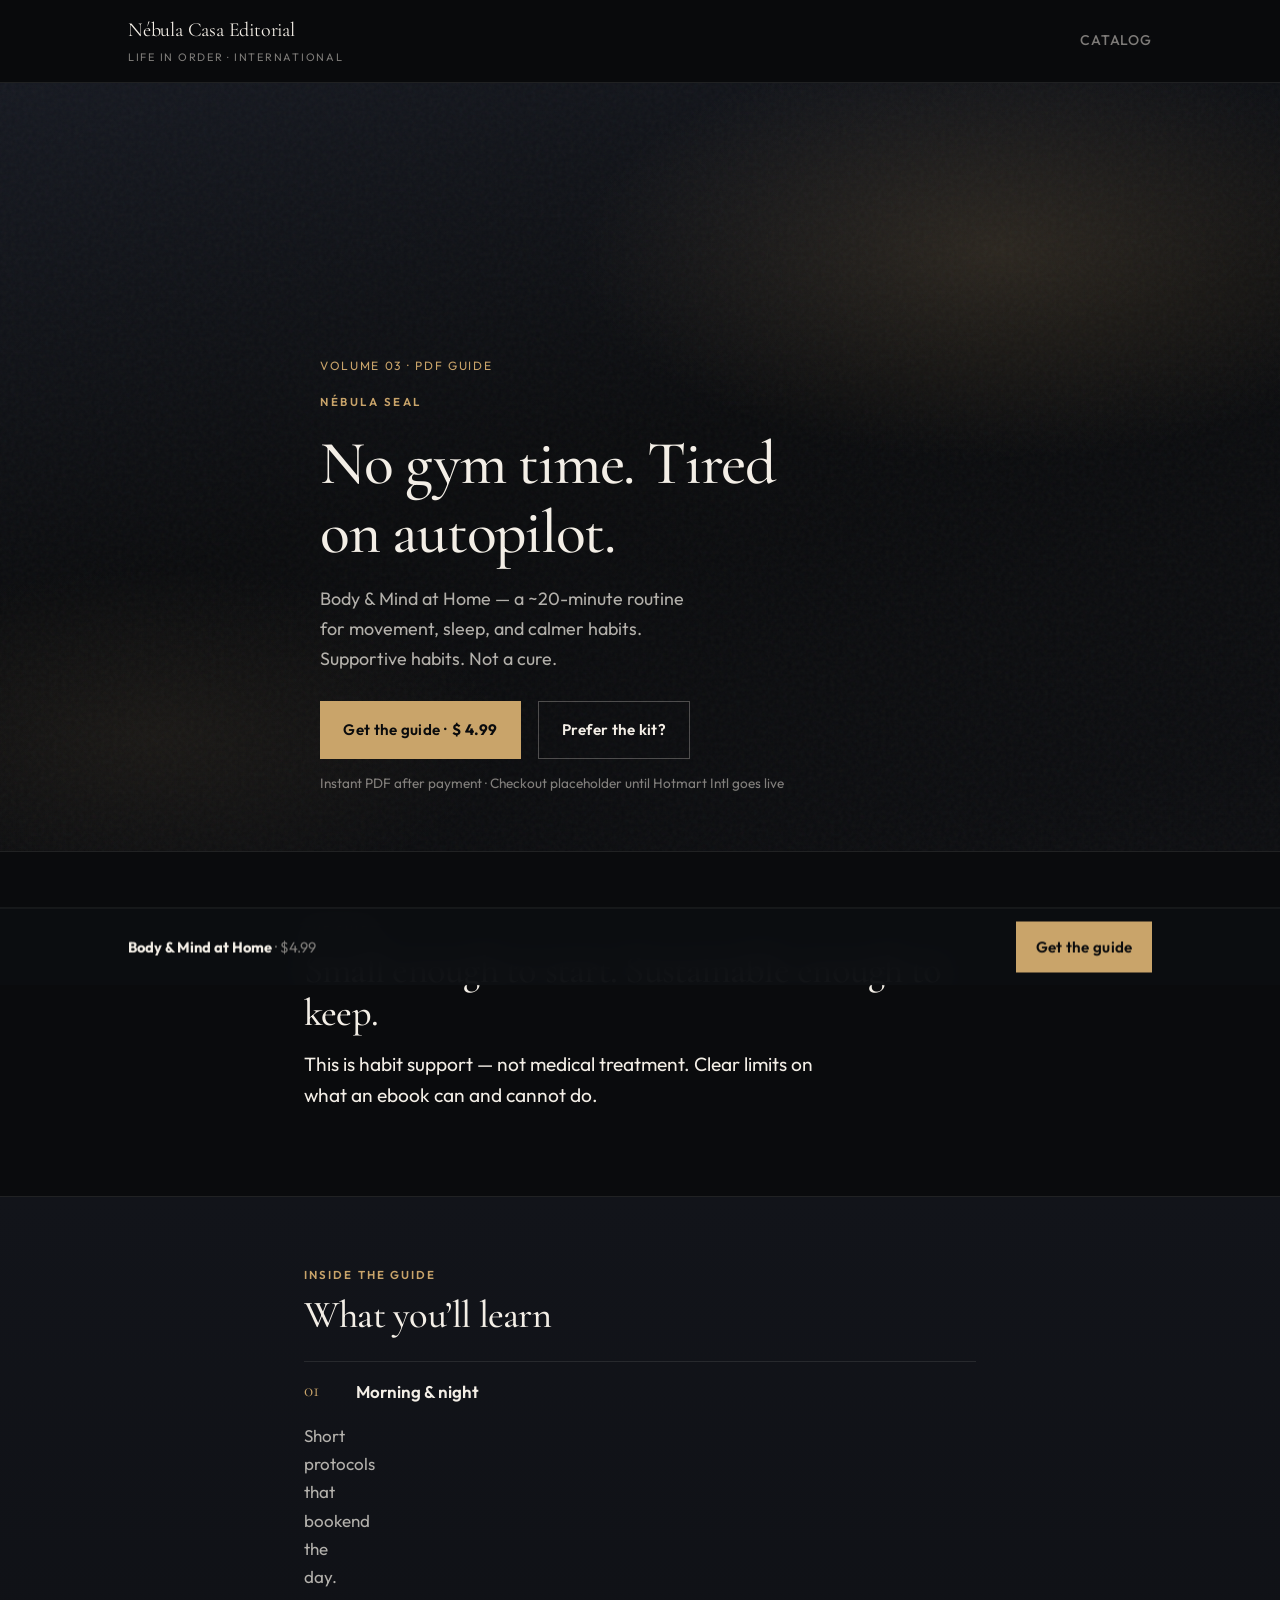
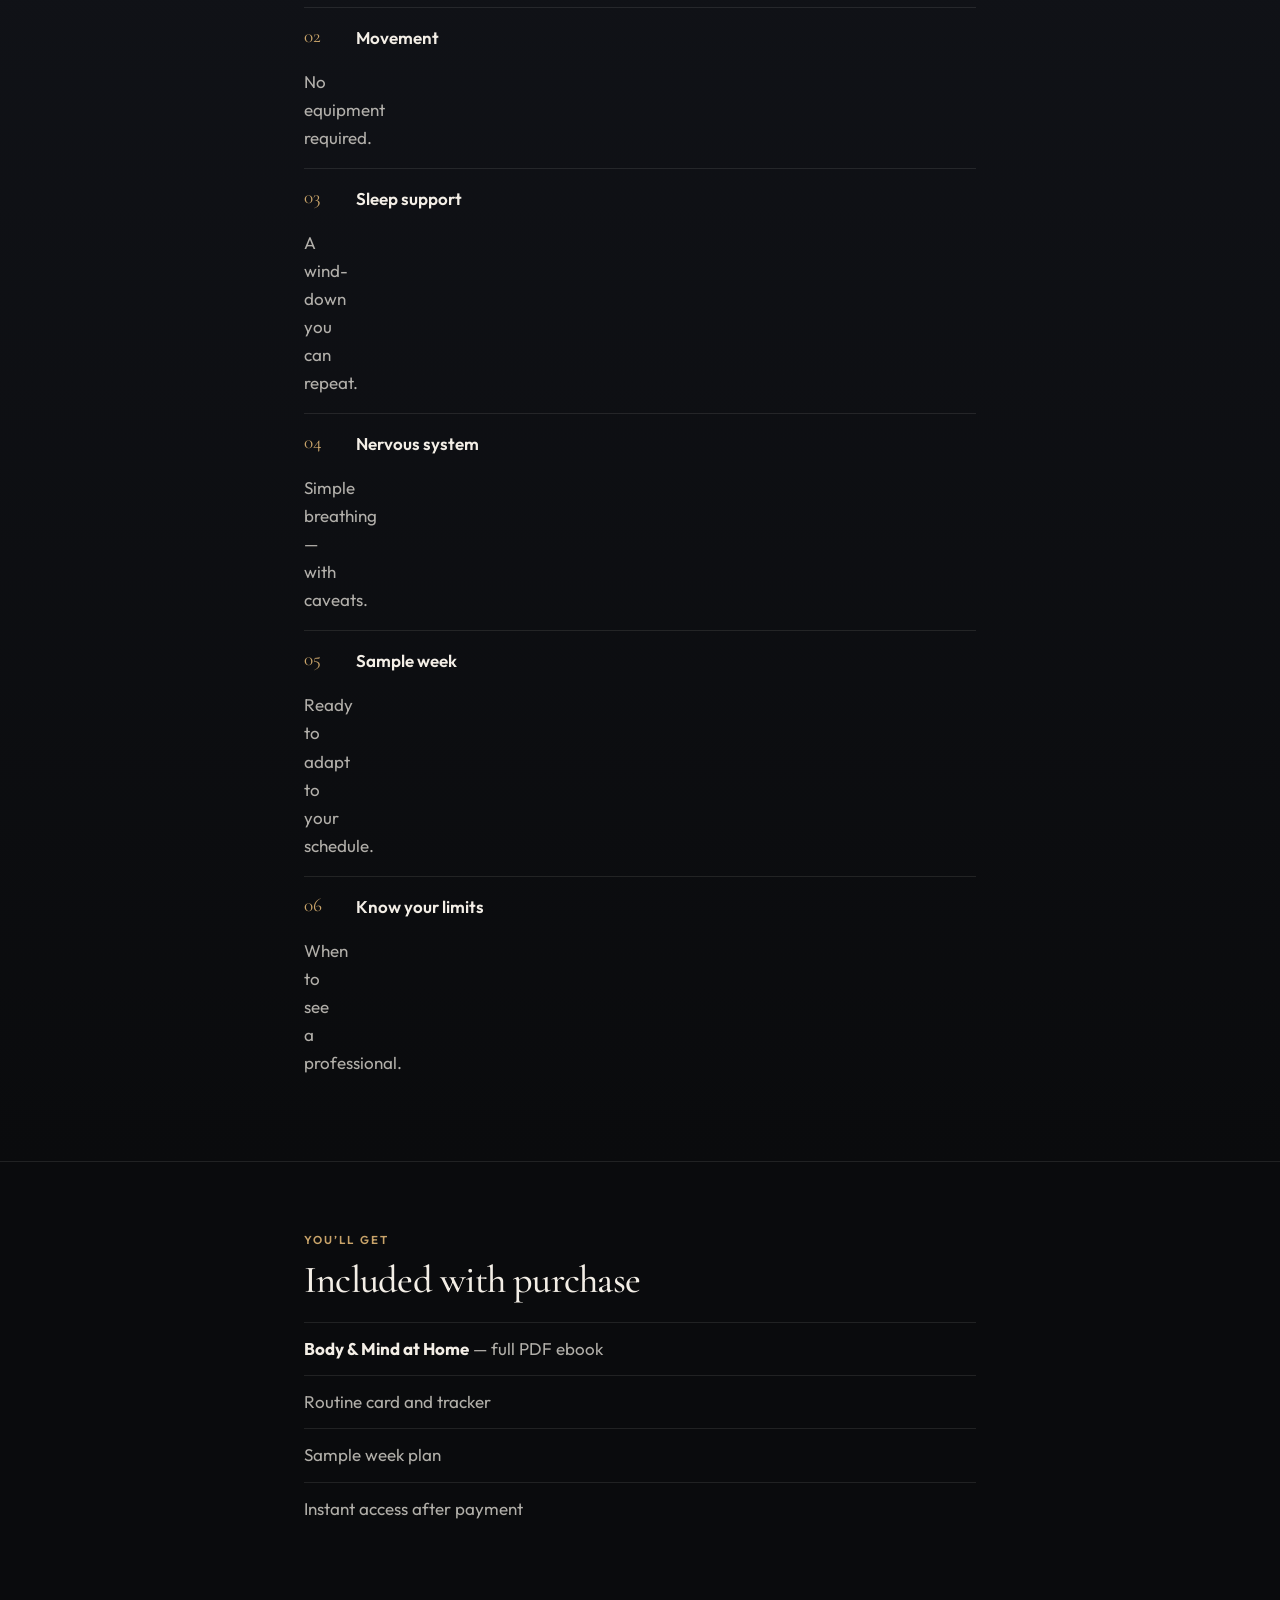
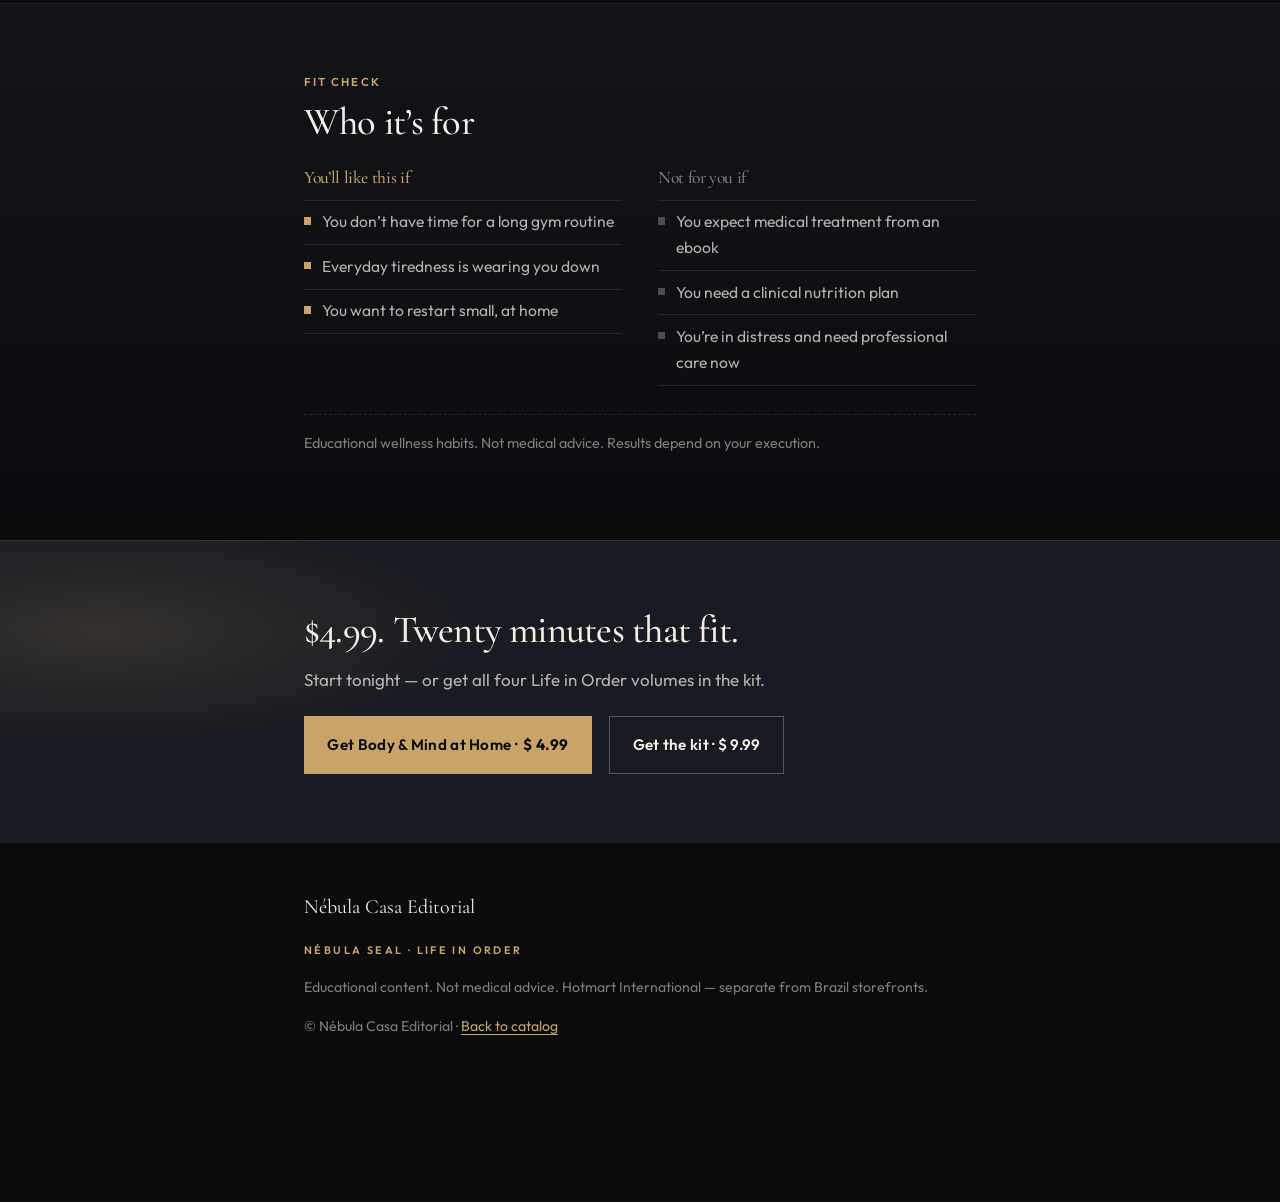
==== commit 4e6ae6ef: "feat: polish US/UK conversion copy across EN Hotmart storefront Align home and product heroes with L" ====
--- a/body-and-mind-at-home.html
+++ b/body-and-mind-at-home.html
@@ -28,7 +28,7 @@
       <span class="hero__meta">Volume 03 · PDF guide</span>
       <p class="hero__seal">NÉBULA seal</p>
       <h1>No gym time. Tired on autopilot.</h1>
-      <p class="hero__sub">Body &amp; Mind at Home is a 20-minute routine for movement, sleep, and nervous-system calm — sized for real life.</p>
+      <p class="hero__sub">Body &amp; Mind at Home — a ~20-minute routine for movement, sleep, and calmer habits. Supportive habits. Not a cure.</p>
       <div class="cta-row">
         <a class="btn" href="#paste-hotmart-intl-checkout" data-product="03" rel="noopener">Get the guide · <span class="btn__price">$&nbsp;4.99</span></a>
         <a class="btn btn--ghost" href="kit.html">Prefer the kit?</a>
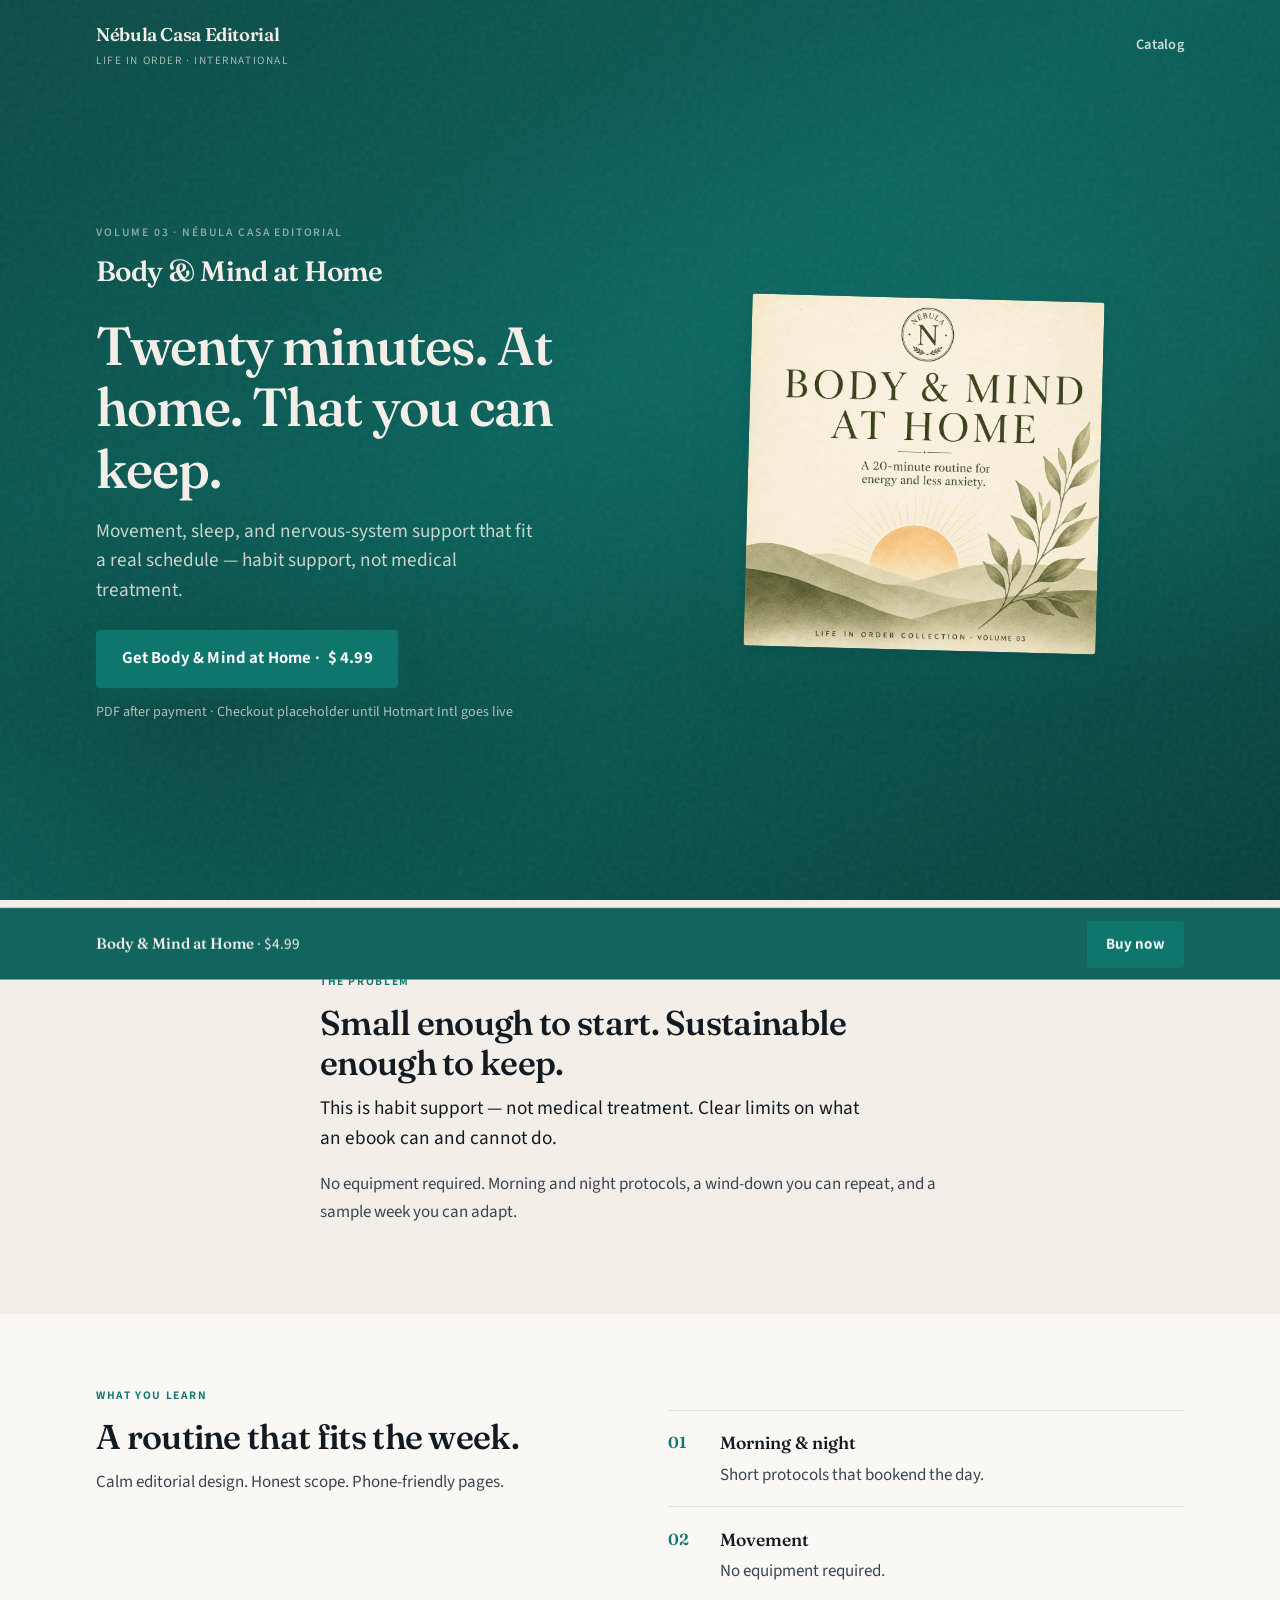
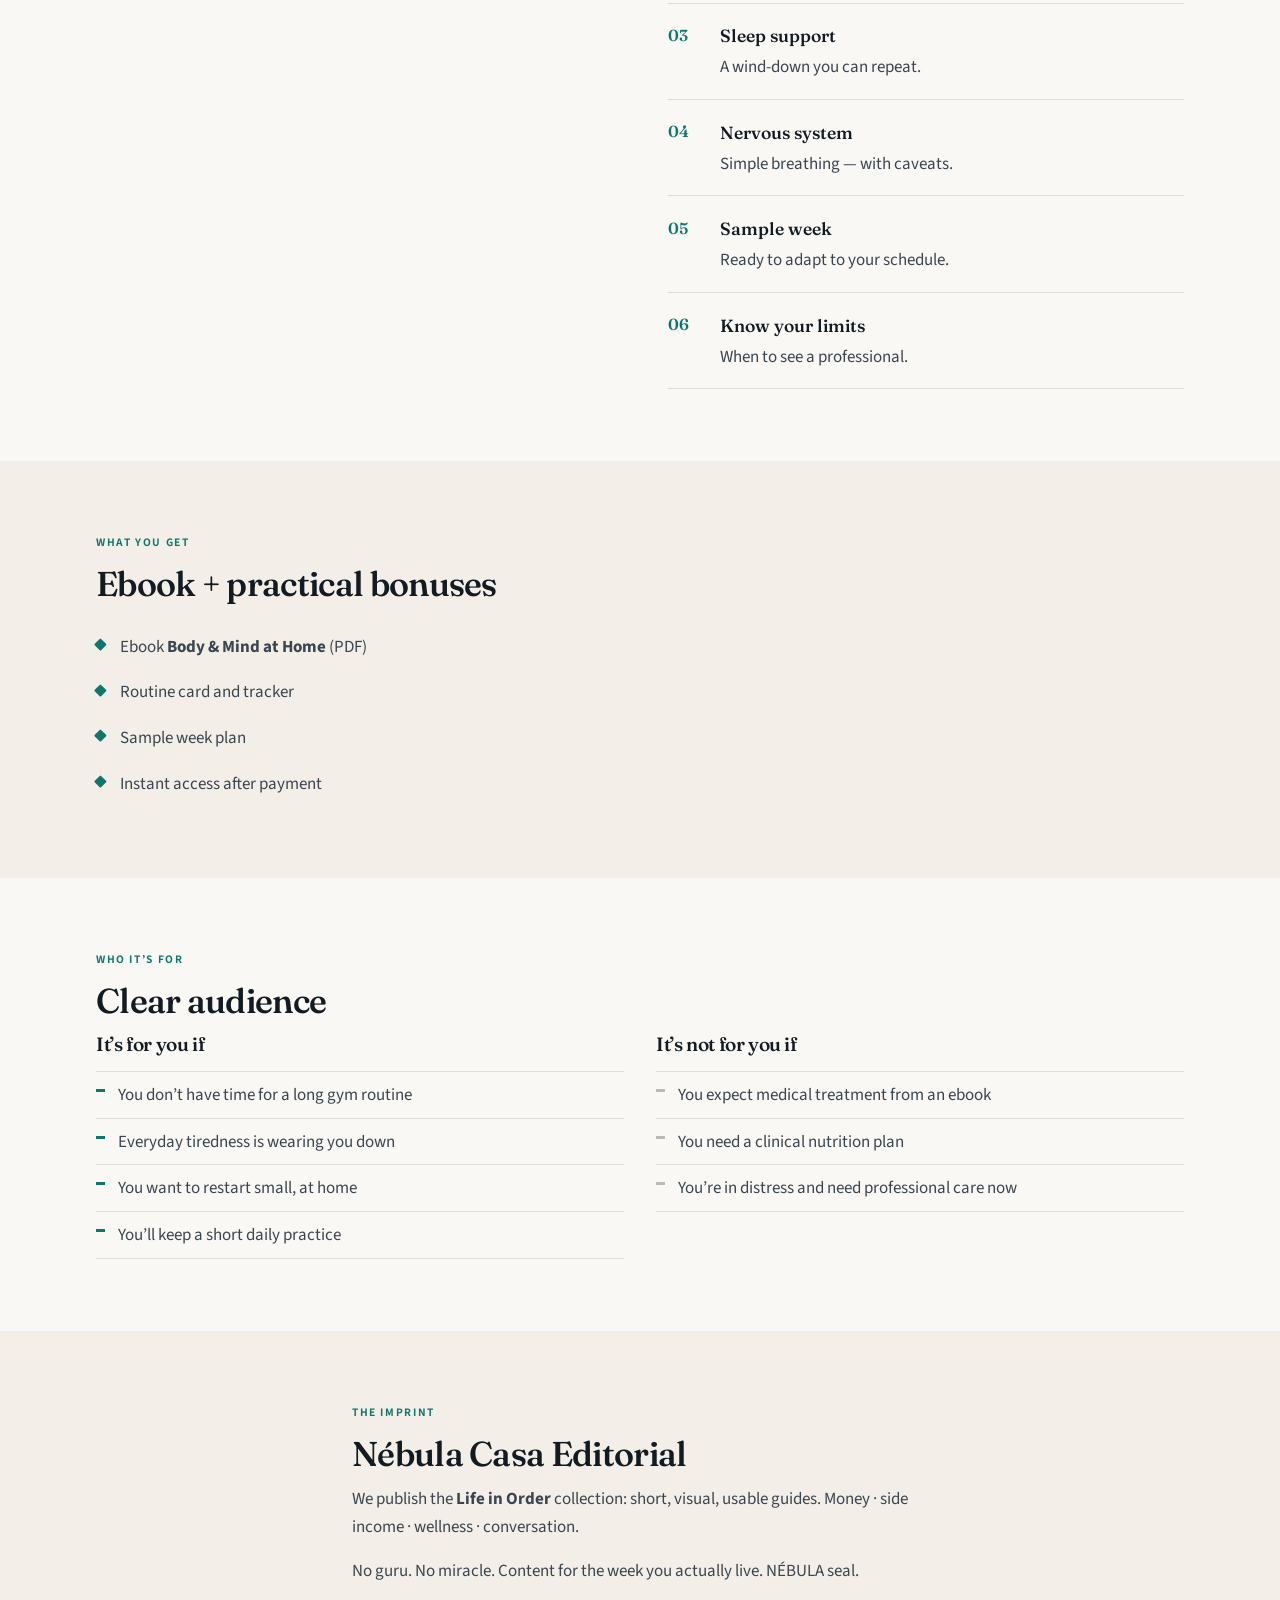
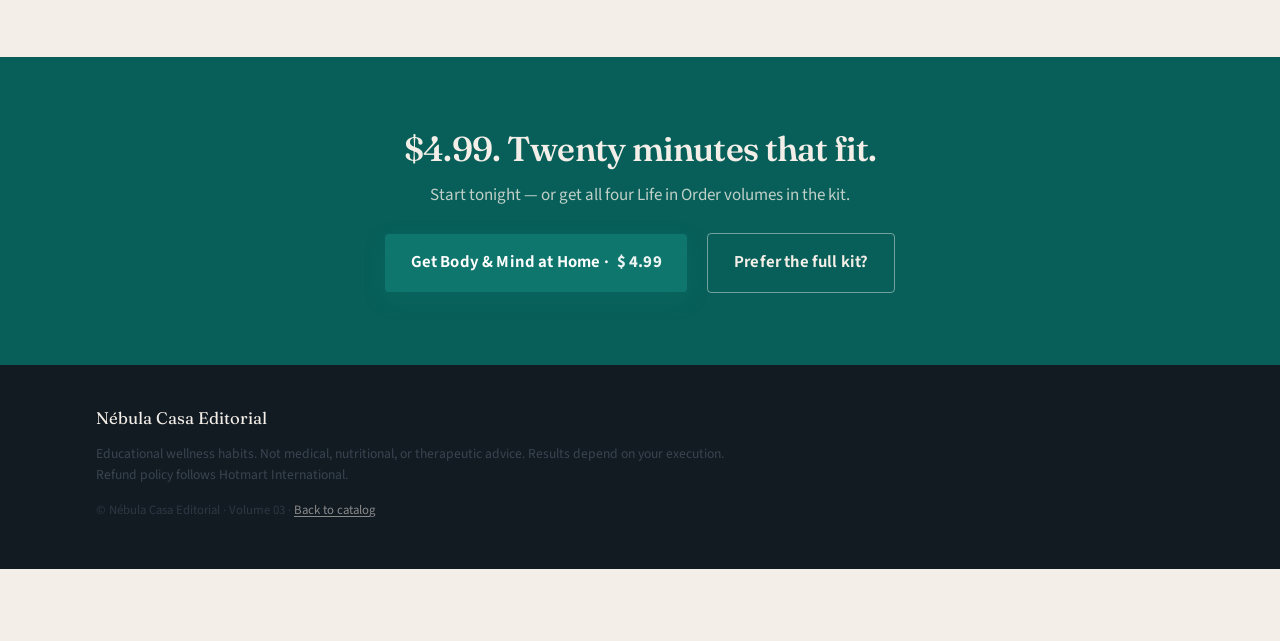
==== commit 2970e018: "feat: rich Hotmart EN storefront with English covers Mirror BR cream/teal editorial structure (hero " ====
--- a/body-and-mind-at-home.html
+++ b/body-and-mind-at-home.html
@@ -4,16 +4,18 @@
   <meta charset="utf-8">
   <meta name="viewport" content="width=device-width, initial-scale=1">
   <title>Body &amp; Mind at Home — Nébula Casa Editorial</title>
-  <meta name="description" content="20 minutes at home: movement, sleep, and calm. Practical PDF — $4.99. No cure promises.">
+  <meta name="description" content="20-minute home routines for energy and calm. Ebook PDF · $4.99. Movement, sleep, nervous system — Nébula Casa Editorial.">
   <link rel="preconnect" href="https://fonts.googleapis.com">
   <link rel="preconnect" href="https://fonts.gstatic.com" crossorigin>
-  <link href="https://fonts.googleapis.com/css2?family=Cormorant+Garamond:wght@400;500;600&family=Outfit:wght@400;500;600;700&display=swap" rel="stylesheet">
+  <link href="https://fonts.googleapis.com/css2?family=Fraunces:opsz,wght@9..144,500;9..144,600;9..144,700&family=Source+Sans+3:wght@400;600;650;700&display=swap" rel="stylesheet">
   <link rel="stylesheet" href="css/loja.css">
-  <script>window.NEBULA_CHECKOUT_HOTMART_INTL={"03":"#paste-hotmart-intl-checkout"};</script>
+  <script>
+    window.NEBULA_CHECKOUT_HOTMART_INTL = { "03": "#paste-hotmart-intl-checkout" };
+  </script>
 </head>
 <body>
-  <header class="topbar">
-    <div class="topbar__inner">
+  <header class="site-header">
+    <div class="container site-header__inner">
       <a class="brand" href="index.html">
         <span class="brand__name">Nébula Casa Editorial</span>
         <span class="brand__tag">Life in Order · International</span>
@@ -22,50 +24,65 @@
     </div>
   </header>
 
-  <section class="hero hero--product">
-    <div class="hero__atmosphere" aria-hidden="true"></div>
-    <div class="hero__content">
-      <span class="hero__meta">Volume 03 · PDF guide</span>
-      <p class="hero__seal">NÉBULA seal</p>
-      <h1>No gym time. Tired on autopilot.</h1>
-      <p class="hero__sub">Body &amp; Mind at Home — a ~20-minute routine for movement, sleep, and calmer habits. Supportive habits. Not a cure.</p>
-      <div class="cta-row">
-        <a class="btn" href="#paste-hotmart-intl-checkout" data-product="03" rel="noopener">Get the guide · <span class="btn__price">$&nbsp;4.99</span></a>
-        <a class="btn btn--ghost" href="kit.html">Prefer the kit?</a>
+  <section class="hero">
+    <div class="hero__bg" aria-hidden="true"></div>
+    <div class="hero__texture" aria-hidden="true"></div>
+    <div class="hero__inner">
+      <div class="hero__copy">
+        <p class="hero__brand">
+          <span class="hero__eyebrow">Volume 03 · Nébula Casa Editorial</span>
+          Body &amp; Mind at Home
+        </p>
+        <h1>Twenty minutes. At home. That you can keep.</h1>
+        <p class="hero__sub">Movement, sleep, and nervous-system support that fit a real schedule — habit support, not medical treatment.</p>
+        <div class="cta-group">
+          <a class="btn-cta" href="#paste-hotmart-intl-checkout" data-product="03" rel="noopener">
+            Get Body &amp; Mind at Home · <span class="btn-cta__price">$&nbsp;4.99</span>
+          </a>
+          <p class="cta-note">PDF after payment · Checkout placeholder until Hotmart Intl goes live</p>
+        </div>
       </div>
-      <p class="cta-note">Instant PDF after payment · Checkout placeholder until Hotmart Intl goes live</p>
+      <div class="hero__visual">
+        <img class="hero__cover" src="img/03-body-and-mind-at-home.jpg" alt="Cover of the ebook Body & Mind at Home" width="640" height="640">
+      </div>
     </div>
   </section>
 
-  <section class="section">
-    <div class="container reveal">
-      <span class="section__label">The shift</span>
+  <section class="section section--cream">
+    <div class="container container--narrow reveal">
+      <span class="section__label">The problem</span>
       <h2>Small enough to start. Sustainable enough to keep.</h2>
       <p class="lead">This is habit support — not medical treatment. Clear limits on what an ebook can and cannot do.</p>
+      <p>No equipment required. Morning and night protocols, a wind-down you can repeat, and a sample week you can adapt.</p>
     </div>
   </section>
 
-  <section class="section section--panel">
+  <section class="section section--paper">
     <div class="container reveal">
-      <span class="section__label">Inside the guide</span>
-      <h2>What you’ll learn</h2>
-      <ol class="rule-list">
-        <li><strong>Morning &amp; night</strong> Short protocols that bookend the day.</li>
-        <li><strong>Movement</strong> No equipment required.</li>
-        <li><strong>Sleep support</strong> A wind-down you can repeat.</li>
-        <li><strong>Nervous system</strong> Simple breathing — with caveats.</li>
-        <li><strong>Sample week</strong> Ready to adapt to your schedule.</li>
-        <li><strong>Know your limits</strong> When to see a professional.</li>
-      </ol>
+      <div class="split">
+        <div>
+          <span class="section__label">What you learn</span>
+          <h2>A routine that fits the week.</h2>
+          <p>Calm editorial design. Honest scope. Phone-friendly pages.</p>
+        </div>
+        <ol class="learn-list">
+          <li><strong>Morning &amp; night</strong> Short protocols that bookend the day.</li>
+          <li><strong>Movement</strong> No equipment required.</li>
+          <li><strong>Sleep support</strong> A wind-down you can repeat.</li>
+          <li><strong>Nervous system</strong> Simple breathing — with caveats.</li>
+          <li><strong>Sample week</strong> Ready to adapt to your schedule.</li>
+          <li><strong>Know your limits</strong> When to see a professional.</li>
+        </ol>
+      </div>
     </div>
   </section>
 
-  <section class="section">
+  <section class="section section--cream">
     <div class="container reveal">
-      <span class="section__label">You’ll get</span>
-      <h2>Included with purchase</h2>
-      <ul class="plain-list">
-        <li><strong>Body &amp; Mind at Home</strong> — full PDF ebook</li>
+      <span class="section__label">What you get</span>
+      <h2>Ebook + practical bonuses</h2>
+      <ul class="receive-list">
+        <li>Ebook <strong>Body &amp; Mind at Home</strong> (PDF)</li>
         <li>Routine card and tracker</li>
         <li>Sample week plan</li>
         <li>Instant access after payment</li>
@@ -73,21 +90,22 @@
     </div>
   </section>
 
-  <section class="section section--panel">
+  <section class="section section--paper">
     <div class="container reveal">
-      <span class="section__label">Fit check</span>
-      <h2>Who it’s for</h2>
+      <span class="section__label">Who it’s for</span>
+      <h2>Clear audience</h2>
       <div class="audience">
-        <div class="audience__yes">
-          <h3>You’ll like this if</h3>
+        <div class="audience__col audience__col--yes">
+          <h3>It’s for you if</h3>
           <ul>
             <li>You don’t have time for a long gym routine</li>
             <li>Everyday tiredness is wearing you down</li>
             <li>You want to restart small, at home</li>
+            <li>You’ll keep a short daily practice</li>
           </ul>
         </div>
-        <div class="audience__no">
-          <h3>Not for you if</h3>
+        <div class="audience__col audience__col--no">
+          <h3>It’s not for you if</h3>
           <ul>
             <li>You expect medical treatment from an ebook</li>
             <li>You need a clinical nutrition plan</li>
@@ -95,36 +113,46 @@
           </ul>
         </div>
       </div>
-      <p class="disclaimer">Educational wellness habits. Not medical advice. Results depend on your execution.</p>
     </div>
   </section>
 
-  <section class="section final-cta" id="buy">
+  <section class="section section--cream">
+    <div class="container brand-block reveal">
+      <span class="section__label">The imprint</span>
+      <h2>Nébula Casa Editorial</h2>
+      <p>We publish the <strong>Life in Order</strong> collection: short, visual, usable guides. Money · side income · wellness · conversation.</p>
+      <p>No guru. No miracle. Content for the week you actually live. NÉBULA seal.</p>
+    </div>
+  </section>
+
+  <section class="section section--deep final-cta" id="buy">
     <div class="container reveal">
       <h2>$4.99. Twenty minutes that fit.</h2>
       <p>Start tonight — or get all four Life in Order volumes in the kit.</p>
-      <div class="cta-row">
-        <a class="btn" href="#paste-hotmart-intl-checkout" data-product="03" rel="noopener">Get Body &amp; Mind at Home · <span class="btn__price">$&nbsp;4.99</span></a>
-        <a class="btn btn--ghost" href="kit.html">Get the kit · $&nbsp;9.99</a>
+      <div class="cta-group">
+        <a class="btn-cta" href="#paste-hotmart-intl-checkout" data-product="03" rel="noopener">
+          Get Body &amp; Mind at Home · <span class="btn-cta__price">$&nbsp;4.99</span>
+        </a>
+        <a class="btn-cta btn-cta--ghost" href="kit.html">Prefer the full kit?</a>
       </div>
     </div>
   </section>
 
   <aside class="sticky-cta" data-sticky-cta aria-label="Buy now">
     <div class="sticky-cta__inner">
-      <p class="sticky-cta__text"><strong>Body &amp; Mind at Home</strong> · $4.99</p>
-      <a class="btn" href="#paste-hotmart-intl-checkout" data-product="03" rel="noopener">Get the guide</a>
+      <p class="sticky-cta__text"><strong>Body &amp; Mind at Home</strong> <span>· $4.99</span></p>
+      <a class="btn-cta" href="#paste-hotmart-intl-checkout" data-product="03" rel="noopener">Buy now</a>
     </div>
   </aside>
 
   <footer class="site-footer">
     <div class="container">
       <div class="site-footer__brand">Nébula Casa Editorial</div>
-      <p class="selo">NÉBULA seal · Life in Order</p>
-      <p class="site-footer__legal">Educational content. Not medical advice. Hotmart International — separate from Brazil storefronts.</p>
-      <p class="site-footer__copy">© Nébula Casa Editorial · <a href="index.html">Back to catalog</a></p>
+      <p class="site-footer__legal">Educational wellness habits. Not medical, nutritional, or therapeutic advice. Results depend on your execution. Refund policy follows Hotmart International.</p>
+      <p class="site-footer__copy">© Nébula Casa Editorial · Volume 03 · <a href="index.html">Back to catalog</a></p>
     </div>
   </footer>
+
   <script src="js/loja.js"></script>
 </body>
 </html>
--- a/css/loja.css
+++ b/css/loja.css
@@ -1,21 +1,21 @@
-/* Nébula Casa Editorial — Hotmart EN (International)
-   Distinct from BR cream-teal and ES navy-sand */
-
+/* Nébula Casa Editorial — loja */
 :root {
-  --void: #0a0b0d;
-  --ink: #12141a;
-  --panel: #181b22;
-  --line: rgba(236, 230, 220, 0.1);
-  --ivory: #f3eee6;
-  --ivory-dim: rgba(243, 238, 230, 0.72);
-  --ivory-soft: rgba(243, 238, 230, 0.5);
-  --copper: #c9a46a;
-  --copper-deep: #a8844a;
-  --copper-glow: rgba(201, 164, 106, 0.16);
-  --font-display: "Cormorant Garamond", "Times New Roman", Georgia, serif;
-  --font-body: "Outfit", "Avenir Next", "Segoe UI", sans-serif;
-  --max: 42rem;
-  --wide: 64rem;
+  --primary: #0f766e;
+  --deep: #085f59;
+  --cream: #f3efe8;
+  --cream-dark: #e8e2d6;
+  --ink: #121a22;
+  --ink-soft: #3a4550;
+  --paper: #faf8f4;
+  --line: rgba(18, 26, 34, 0.12);
+  --white: #ffffff;
+  --font-display: "Fraunces", Georgia, "Times New Roman", serif;
+  --font-body: "Source Sans 3", "Source Sans Pro", system-ui, sans-serif;
+  --max: 68rem;
+  --narrow: 40rem;
+  --radius: 0.25rem;
+  --shadow-cover: 0 1.5rem 3.5rem rgba(8, 95, 89, 0.22),
+    0 0.35rem 1rem rgba(18, 26, 34, 0.12);
   --ease: cubic-bezier(0.22, 1, 0.36, 1);
 }
 
@@ -34,13 +34,9 @@
   font-family: var(--font-body);
   font-size: 1.0625rem;
   line-height: 1.65;
-  color: var(--ivory);
-  background: var(--void);
+  color: var(--ink);
+  background: var(--cream);
   -webkit-font-smoothing: antialiased;
-}
-
-body.has-sticky-cta {
-  padding-bottom: 5.25rem;
 }
 
 img {
@@ -50,46 +46,40 @@
 }
 
 a {
-  color: var(--copper);
-  text-underline-offset: 0.18em;
+  color: var(--deep);
+  text-underline-offset: 0.15em;
 }
 
 a:hover {
-  color: var(--ivory);
+  color: var(--primary);
 }
 
 h1,
 h2,
 h3 {
   font-family: var(--font-display);
-  font-weight: 500;
-  line-height: 1.12;
+  font-weight: 550;
+  line-height: 1.15;
   letter-spacing: -0.02em;
-  color: var(--ivory);
-  margin: 0 0 0.85rem;
+  color: var(--ink);
+  margin: 0 0 0.75rem;
 }
 
 h1 {
-  font-size: clamp(2.5rem, 6.5vw, 3.85rem);
+  font-size: clamp(2.15rem, 5vw, 3.35rem);
 }
 
 h2 {
-  font-size: clamp(1.75rem, 3.5vw, 2.4rem);
+  font-size: clamp(1.65rem, 3.2vw, 2.15rem);
 }
 
 h3 {
-  font-size: 1.3rem;
+  font-size: 1.2rem;
 }
 
 p {
   margin: 0 0 1rem;
-  color: var(--ivory-dim);
-}
-
-.lead {
-  font-size: 1.2rem;
-  color: var(--ivory);
-  max-width: 34rem;
+  color: var(--ink-soft);
 }
 
 .container {
@@ -97,506 +87,471 @@
   margin-inline: auto;
 }
 
-.container--wide {
-  width: min(100% - 2rem, var(--wide));
-}
-
-/* —— Top bar —— */
-.topbar {
-  position: sticky;
-  top: 0;
-  z-index: 40;
-  backdrop-filter: blur(16px);
-  background: rgba(10, 11, 13, 0.88);
-  border-bottom: 1px solid var(--line);
-}
-
-.topbar__inner {
-  width: min(100% - 2rem, var(--wide));
-  margin-inline: auto;
+.container--narrow {
+  width: min(100% - 2rem, var(--narrow));
+}
+
+/* —— Header —— */
+.site-header {
+  position: absolute;
+  inset: 0 0 auto;
+  z-index: 20;
+  padding: 1.25rem 0;
+}
+
+.site-header__inner {
   display: flex;
   align-items: center;
   justify-content: space-between;
   gap: 1rem;
-  padding: 0.9rem 0;
 }
 
 .brand {
+  display: inline-flex;
+  flex-direction: column;
+  gap: 0.1rem;
   text-decoration: none;
-  color: var(--ivory);
-  display: flex;
-  flex-direction: column;
-  gap: 0.12rem;
+  color: inherit;
 }
 
 .brand__name {
   font-family: var(--font-display);
-  font-size: 1.25rem;
-  letter-spacing: -0.01em;
+  font-size: 1.15rem;
+  font-weight: 600;
+  letter-spacing: -0.02em;
+  color: var(--cream);
 }
 
 .brand__tag {
-  font-size: 0.68rem;
-  letter-spacing: 0.16em;
+  font-size: 0.7rem;
+  letter-spacing: 0.14em;
   text-transform: uppercase;
-  color: var(--ivory-soft);
+  color: rgba(243, 239, 232, 0.65);
+}
+
+.brand--ink .brand__name {
+  color: var(--ink);
+}
+
+.brand--ink .brand__tag {
+  color: var(--ink-soft);
 }
 
 .nav-link {
-  color: var(--ivory-soft);
+  font-size: 0.9rem;
+  font-weight: 600;
+  color: rgba(243, 239, 232, 0.85);
   text-decoration: none;
+  letter-spacing: 0.02em;
+}
+
+.nav-link:hover {
+  color: var(--cream);
+}
+
+.nav-link--ink {
+  color: var(--ink-soft);
+}
+
+.nav-link--ink:hover {
+  color: var(--deep);
+}
+
+/* —— Buttons —— */
+.btn-cta {
+  display: inline-flex;
+  align-items: center;
+  justify-content: center;
+  gap: 0.5rem;
+  padding: 0.95rem 1.6rem;
+  background: var(--primary);
+  color: var(--white);
+  font-family: var(--font-body);
+  font-size: 1.05rem;
+  font-weight: 650;
+  letter-spacing: 0.01em;
+  text-decoration: none;
+  border: none;
+  border-radius: var(--radius);
+  cursor: pointer;
+  transition: background 0.2s var(--ease), transform 0.2s var(--ease),
+    box-shadow 0.2s var(--ease);
+  box-shadow: 0 0.45rem 1.25rem rgba(15, 118, 110, 0.28);
+}
+
+.btn-cta:hover {
+  background: var(--deep);
+  color: var(--white);
+  transform: translateY(-1px);
+}
+
+.btn-cta:active {
+  transform: translateY(0);
+}
+
+.btn-cta--ghost {
+  background: transparent;
+  color: var(--cream);
+  box-shadow: none;
+  border: 1.5px solid rgba(243, 239, 232, 0.45);
+}
+
+.btn-cta--ghost:hover {
+  background: rgba(243, 239, 232, 0.1);
+  color: var(--cream);
+  border-color: var(--cream);
+}
+
+.btn-cta__price {
+  opacity: 0.92;
+  font-weight: 700;
+}
+
+.cta-group {
+  display: flex;
+  flex-wrap: wrap;
+  align-items: center;
+  gap: 0.85rem 1.25rem;
+  margin-top: 1.5rem;
+}
+
+.cta-note {
   font-size: 0.88rem;
-  letter-spacing: 0.06em;
-  text-transform: uppercase;
-  font-weight: 500;
-}
-
-.nav-link:hover {
-  color: var(--copper);
-}
-
-/* —— Hero —— */
+  color: rgba(243, 239, 232, 0.7);
+  margin: 0;
+}
+
+.section .cta-note {
+  color: var(--ink-soft);
+}
+
+/* —— Hero (product) —— */
 .hero {
   position: relative;
-  min-height: min(92vh, 48rem);
+  min-height: 100vh;
+  min-height: 100dvh;
   display: grid;
-  align-items: end;
+  align-items: stretch;
+  background: var(--deep);
+  color: var(--cream);
   overflow: hidden;
-  isolation: isolate;
-}
-
-.hero--home {
-  min-height: min(100vh, 52rem);
-  align-items: center;
-}
-
-.hero__atmosphere {
+}
+
+.hero__bg {
   position: absolute;
   inset: 0;
-  z-index: -1;
   background:
-    radial-gradient(ellipse 55% 45% at 78% 22%, var(--copper-glow), transparent 60%),
-    radial-gradient(ellipse 50% 40% at 12% 85%, rgba(201, 164, 106, 0.08), transparent 55%),
-    linear-gradient(165deg, #151820 0%, var(--void) 48%, #0c0d10 100%);
-}
-
-.hero__atmosphere::after {
-  content: "";
+    radial-gradient(ellipse 70% 55% at 75% 40%, rgba(15, 118, 110, 0.55), transparent 70%),
+    radial-gradient(ellipse 50% 40% at 15% 80%, rgba(8, 50, 48, 0.5), transparent 65%),
+    linear-gradient(145deg, #0a4a45 0%, var(--deep) 45%, #064039 100%);
+  z-index: 0;
+}
+
+.hero__texture {
   position: absolute;
   inset: 0;
-  opacity: 0.045;
-  background-image: url("data:image/svg+xml,%3Csvg viewBox='0 0 200 200' xmlns='http://www.w3.org/2000/svg'%3E%3Cfilter id='n'%3E%3CfeTurbulence type='fractalNoise' baseFrequency='0.9' numOctaves='4' stitchTiles='stitch'/%3E%3C/filter%3E%3Crect width='100%25' height='100%25' filter='url(%23n)'/%3E%3C/svg%3E");
+  opacity: 0.07;
+  background-image: url("data:image/svg+xml,%3Csvg viewBox='0 0 200 200' xmlns='http://www.w3.org/2000/svg'%3E%3Cfilter id='n'%3E%3CfeTurbulence type='fractalNoise' baseFrequency='0.85' numOctaves='4' stitchTiles='stitch'/%3E%3C/filter%3E%3Crect width='100%25' height='100%25' filter='url(%23n)'/%3E%3C/svg%3E");
   pointer-events: none;
-}
-
-.hero__orb {
-  position: absolute;
-  width: min(42vw, 22rem);
-  height: min(42vw, 22rem);
-  border-radius: 50%;
-  border: 1px solid rgba(201, 164, 106, 0.22);
-  right: 8%;
-  top: 18%;
-  z-index: -1;
-  animation: orb-pulse 10s var(--ease) infinite alternate;
-  pointer-events: none;
-}
-
-.hero__orb::before {
-  content: "";
-  position: absolute;
-  inset: 12%;
-  border-radius: 50%;
-  border: 1px solid rgba(201, 164, 106, 0.12);
-}
-
-.hero__content {
+  z-index: 1;
+}
+
+.hero__inner {
+  position: relative;
+  z-index: 2;
+  display: grid;
+  grid-template-columns: 1fr 1fr;
+  gap: 2.5rem 3rem;
+  align-items: center;
   width: min(100% - 2rem, var(--max));
   margin: 0 auto;
   padding: 7rem 0 4rem;
-  animation: rise 0.95s var(--ease) both;
-}
-
-.hero--product .hero__content {
-  padding: 6.5rem 0 3.5rem;
-  width: min(100% - 2rem, 40rem);
-}
-
-.hero__seal {
-  display: inline-block;
-  margin: 0 0 1.1rem;
+  min-height: 100vh;
+  min-height: 100dvh;
+}
+
+.hero__copy {
+  max-width: 32rem;
+}
+
+.hero__brand {
+  font-family: var(--font-display);
+  font-size: clamp(1.35rem, 2.5vw, 1.75rem);
+  font-weight: 600;
+  letter-spacing: -0.02em;
+  color: var(--cream);
+  margin: 0 0 1.35rem;
+}
+
+.hero__eyebrow {
+  display: block;
+  font-family: var(--font-body);
   font-size: 0.72rem;
   font-weight: 600;
-  letter-spacing: 0.22em;
+  letter-spacing: 0.16em;
   text-transform: uppercase;
-  color: var(--copper);
-}
-
-.hero__brand {
-  font-family: var(--font-display);
-  font-size: clamp(2.1rem, 5vw, 3.1rem);
-  line-height: 1.05;
-  color: var(--ivory);
-  margin: 0 0 1.35rem;
-  max-width: 12ch;
+  color: rgba(243, 239, 232, 0.55);
+  margin-bottom: 0.35rem;
 }
 
 .hero h1 {
-  max-width: 14ch;
-  margin-bottom: 1.1rem;
-}
-
-.hero--product h1 {
-  max-width: 18ch;
+  color: var(--cream);
+  margin-bottom: 1rem;
 }
 
 .hero__sub {
-  max-width: 32ch;
-  font-size: 1.12rem;
-  margin-bottom: 1.75rem;
-  color: var(--ivory-dim);
-}
-
-.hero__meta {
+  font-size: clamp(1.05rem, 2vw, 1.2rem);
+  line-height: 1.55;
+  color: rgba(243, 239, 232, 0.82);
+  margin: 0;
+  max-width: 28rem;
+}
+
+.hero__visual {
+  display: flex;
+  justify-content: center;
+  align-items: center;
+}
+
+.hero__cover {
+  width: min(100%, 22rem);
+  border-radius: 0.2rem;
+  box-shadow: var(--shadow-cover);
+  transform: rotate(1.5deg);
+}
+
+.hero--catalog {
+  min-height: auto;
+}
+
+.hero--catalog .hero__inner {
+  grid-template-columns: 1fr;
+  min-height: auto;
+  padding: 8rem 0 4.5rem;
+  text-align: center;
+  justify-items: center;
+}
+
+.hero--catalog .hero__copy {
+  max-width: 36rem;
+}
+
+.hero--catalog .hero__sub {
+  margin-inline: auto;
+}
+
+.hero--catalog .cta-group {
+  justify-content: center;
+}
+
+/* —— Sections —— */
+.section {
+  padding: 4.5rem 0;
+}
+
+.section--cream {
+  background: var(--cream);
+}
+
+.section--paper {
+  background: var(--paper);
+}
+
+.section--deep {
+  background: var(--deep);
+  color: var(--cream);
+}
+
+.section--deep h2,
+.section--deep h3 {
+  color: var(--cream);
+}
+
+.section--deep p {
+  color: rgba(243, 239, 232, 0.8);
+}
+
+.section__label {
   display: block;
-  margin: 0 0 0.65rem;
-  font-size: 0.75rem;
+  font-size: 0.72rem;
+  font-weight: 650;
   letter-spacing: 0.14em;
   text-transform: uppercase;
-  color: var(--copper);
-}
-
-.cta-row {
-  display: flex;
-  flex-wrap: wrap;
-  align-items: center;
-  gap: 0.85rem 1.1rem;
-}
-
-.btn {
-  display: inline-flex;
-  align-items: center;
-  justify-content: center;
-  gap: 0.4rem;
-  padding: 0.95rem 1.4rem;
-  border-radius: 0;
-  border: 1px solid var(--copper);
-  background: var(--copper);
-  color: var(--void);
-  font-family: var(--font-body);
-  font-weight: 600;
-  font-size: 0.95rem;
-  text-decoration: none;
-  letter-spacing: 0.02em;
-  transition: background 0.25s var(--ease), color 0.25s var(--ease), border-color 0.25s var(--ease), transform 0.25s var(--ease);
-}
-
-.btn:hover {
-  background: transparent;
-  color: var(--copper);
-}
-
-.btn--ghost {
-  background: transparent;
-  color: var(--ivory);
-  border-color: rgba(243, 238, 230, 0.28);
-}
-
-.btn--ghost:hover {
-  border-color: var(--copper);
-  color: var(--copper);
-  background: transparent;
-}
-
-.btn__price {
-  font-weight: 700;
-}
-
-.cta-note {
-  margin: 0.85rem 0 0;
-  font-size: 0.85rem;
-  color: var(--ivory-soft);
-}
-
-/* —— Sections —— */
-.section {
-  padding: 4.25rem 0;
-  border-top: 1px solid var(--line);
-}
-
-.section--panel {
-  background: linear-gradient(180deg, var(--ink), var(--void));
-}
-
-.section__label {
-  display: block;
-  margin-bottom: 0.65rem;
-  font-size: 0.72rem;
-  letter-spacing: 0.18em;
-  text-transform: uppercase;
-  color: var(--copper);
-  font-weight: 600;
-}
-
-.rule-list {
+  color: var(--primary);
+  margin-bottom: 0.75rem;
+}
+
+.section--deep .section__label {
+  color: rgba(243, 239, 232, 0.55);
+}
+
+.lead {
+  font-size: 1.2rem;
+  line-height: 1.55;
+  color: var(--ink);
+  max-width: 34rem;
+}
+
+.split {
+  display: grid;
+  grid-template-columns: 1fr 1fr;
+  gap: 2.5rem 3.5rem;
+  align-items: start;
+}
+
+.learn-list {
   list-style: none;
   margin: 1.5rem 0 0;
   padding: 0;
-  counter-reset: steps;
-}
-
-.rule-list li {
-  counter-increment: steps;
-  display: grid;
-  grid-template-columns: 2.4rem 1fr;
-  gap: 0.85rem;
-  padding: 1rem 0;
+  counter-reset: learn;
+}
+
+.learn-list li {
+  position: relative;
+  padding: 1.1rem 0 1.1rem 3.25rem;
   border-top: 1px solid var(--line);
-  color: var(--ivory-dim);
-}
-
-.rule-list li::before {
-  content: counter(steps, decimal-leading-zero);
+  color: var(--ink-soft);
+}
+
+.learn-list li:last-child {
+  border-bottom: 1px solid var(--line);
+}
+
+.learn-list li::before {
+  counter-increment: learn;
+  content: counter(learn, decimal-leading-zero);
+  position: absolute;
+  left: 0;
+  top: 1.15rem;
   font-family: var(--font-display);
-  font-size: 1.2rem;
-  color: var(--copper);
-  line-height: 1.3;
-}
-
-.rule-list strong {
-  color: var(--ivory);
+  font-size: 1rem;
+  font-weight: 600;
+  color: var(--primary);
+}
+
+.learn-list strong {
   display: block;
-  margin-bottom: 0.15rem;
-  font-weight: 600;
-}
-
-.plain-list {
+  font-family: var(--font-display);
+  font-size: 1.1rem;
+  font-weight: 550;
+  color: var(--ink);
+  margin-bottom: 0.2rem;
+}
+
+.receive-list {
   list-style: none;
   margin: 1.25rem 0 0;
   padding: 0;
 }
 
-.plain-list li {
-  padding: 0.75rem 0;
-  border-top: 1px solid var(--line);
-  color: var(--ivory-dim);
-}
-
-.plain-list strong {
-  color: var(--ivory);
+.receive-list li {
+  position: relative;
+  padding: 0.55rem 0 0.55rem 1.5rem;
+  color: var(--ink-soft);
+}
+
+.receive-list li::before {
+  content: "";
+  position: absolute;
+  left: 0;
+  top: 1rem;
+  width: 0.55rem;
+  height: 0.55rem;
+  background: var(--primary);
+  border-radius: 1px;
+  transform: rotate(45deg);
 }
 
 .audience {
   display: grid;
-  gap: 1.75rem;
-  margin-top: 1.5rem;
-}
-
-@media (min-width: 720px) {
-  .audience {
-    grid-template-columns: 1fr 1fr;
-    gap: 2.25rem;
-  }
-}
-
-.audience h3 {
-  font-size: 1.1rem;
-  margin-bottom: 0.75rem;
-}
-
-.audience ul {
+  grid-template-columns: 1fr 1fr;
+  gap: 2rem;
+}
+
+.audience__col h3 {
+  margin-bottom: 1rem;
+}
+
+.audience__col ul {
   margin: 0;
   padding: 0;
   list-style: none;
 }
 
-.audience li {
+.audience__col li {
   position: relative;
-  padding: 0.55rem 0 0.55rem 1.15rem;
-  color: var(--ivory-dim);
+  padding: 0.55rem 0 0.55rem 1.35rem;
+  color: var(--ink-soft);
   border-top: 1px solid var(--line);
-  font-size: 0.98rem;
-}
-
-.audience li:last-child {
+}
+
+.audience__col li:last-child {
   border-bottom: 1px solid var(--line);
 }
 
-.audience li::before {
+.audience__col--yes li::before {
   content: "";
   position: absolute;
   left: 0;
   top: 1.05rem;
-  width: 0.45rem;
-  height: 0.45rem;
-  background: var(--copper);
-}
-
-.audience__no li::before {
-  background: rgba(243, 238, 230, 0.28);
-}
-
-.audience__yes h3 {
-  color: var(--copper);
-}
-
-.audience__no h3 {
-  color: var(--ivory-soft);
-}
-
-.disclaimer {
-  margin-top: 1.75rem;
-  padding-top: 1.1rem;
-  border-top: 1px dashed var(--line);
-  font-size: 0.9rem;
-  color: var(--ivory-soft);
-}
-
+  width: 0.55rem;
+  height: 0.2rem;
+  background: var(--primary);
+}
+
+.audience__col--no li::before {
+  content: "";
+  position: absolute;
+  left: 0;
+  top: 1.05rem;
+  width: 0.55rem;
+  height: 0.2rem;
+  background: rgba(18, 26, 34, 0.28);
+}
+
+.brand-block {
+  max-width: 36rem;
+}
+
+.brand-block p:last-child {
+  margin-bottom: 0;
+}
+
+/* —— Final CTA —— */
 .final-cta {
-  background:
-    radial-gradient(ellipse 55% 70% at 8% 30%, var(--copper-glow), transparent 55%),
-    var(--panel);
-}
-
-.final-cta .cta-row {
-  margin-top: 1.4rem;
-}
-
-/* —— Catalog —— */
-.catalog-intro {
-  padding: 3.75rem 0 1.75rem;
-}
-
-.catalog-intro h2 {
-  max-width: 18ch;
-}
-
-.catalog-intro p {
-  max-width: 46ch;
-}
-
-.price-chip {
-  display: inline-flex;
-  flex-wrap: wrap;
-  gap: 0.45rem 1.1rem;
-  margin: 1.15rem 0 0;
-  padding: 0;
-  list-style: none;
-  font-size: 0.88rem;
-  color: var(--ivory-soft);
-}
-
-.price-chip li strong {
-  color: var(--ivory);
-  font-weight: 600;
-}
-
-.catalog-list {
-  border-top: 1px solid var(--line);
-}
-
-.catalog-row {
-  display: grid;
-  gap: 1rem;
-  padding: 1.85rem 0;
-  border-bottom: 1px solid var(--line);
-  text-decoration: none;
-  color: inherit;
-  transition: background 0.3s var(--ease);
-}
-
-.catalog-row:hover {
-  background: rgba(201, 164, 106, 0.04);
-}
-
-@media (min-width: 760px) {
-  .catalog-row {
-    grid-template-columns: 4.5rem 1fr auto;
-    align-items: center;
-    gap: 1.75rem;
-  }
-}
-
-.catalog-row__num {
-  font-family: var(--font-display);
-  font-size: 2rem;
-  color: var(--copper);
-  line-height: 1;
-  letter-spacing: -0.02em;
-}
-
-.catalog-row__meta {
-  font-size: 0.7rem;
-  letter-spacing: 0.16em;
-  text-transform: uppercase;
-  color: var(--copper);
-  margin-bottom: 0.35rem;
-  font-weight: 600;
-}
-
-.catalog-row h3 {
-  margin-bottom: 0.4rem;
-  transition: color 0.2s;
-}
-
-.catalog-row:hover h3 {
-  color: var(--copper);
-}
-
-.catalog-row p {
-  margin: 0;
-  max-width: 42ch;
-  font-size: 0.98rem;
-}
-
-.catalog-row__price {
-  font-family: var(--font-display);
-  font-size: 1.55rem;
-  color: var(--ivory);
-  white-space: nowrap;
-}
-
-.kit-strip {
-  margin: 2.75rem 0 1rem;
-  padding: 2.25rem 0;
-  border-top: 1px solid var(--line);
-  border-bottom: 1px solid var(--line);
-  display: grid;
-  gap: 1.25rem;
-  background:
-    radial-gradient(ellipse 40% 80% at 100% 50%, var(--copper-glow), transparent 60%);
-}
-
-.kit-strip__save {
-  display: inline-block;
-  margin-bottom: 0.5rem;
-  font-size: 0.74rem;
-  letter-spacing: 0.12em;
-  text-transform: uppercase;
-  color: var(--copper);
-  font-weight: 600;
-}
-
-.kit-strip h2 {
-  max-width: 16ch;
-}
-
-.kit-strip p {
-  max-width: 40ch;
-}
-
-/* —— Sticky CTA —— */
+  text-align: center;
+  padding: 4.5rem 0;
+}
+
+.final-cta h2 {
+  color: var(--cream);
+  margin-bottom: 0.75rem;
+}
+
+.final-cta p {
+  color: rgba(243, 239, 232, 0.78);
+  max-width: 28rem;
+  margin-inline: auto;
+  margin-bottom: 1.5rem;
+}
+
+.final-cta .cta-group {
+  justify-content: center;
+}
+
+/* —— Sticky bar —— */
 .sticky-cta {
   position: fixed;
+  bottom: 0;
   left: 0;
   right: 0;
-  bottom: 0;
-  z-index: 50;
+  z-index: 40;
+  background: rgba(8, 95, 89, 0.96);
+  backdrop-filter: blur(10px);
+  border-top: 1px solid rgba(243, 239, 232, 0.12);
+  padding: 0.75rem 0;
   transform: translateY(110%);
-  transition: transform 0.4s var(--ease);
-  background: rgba(12, 14, 18, 0.94);
-  border-top: 1px solid var(--line);
-  backdrop-filter: blur(14px);
+  transition: transform 0.35s var(--ease);
 }
 
 .sticky-cta.is-visible {
@@ -604,61 +559,168 @@
 }
 
 .sticky-cta__inner {
-  width: min(100% - 1.25rem, var(--wide));
-  margin: 0 auto;
-  padding: 0.8rem 0;
   display: flex;
   align-items: center;
   justify-content: space-between;
   gap: 1rem;
+  width: min(100% - 1.5rem, var(--max));
+  margin-inline: auto;
 }
 
 .sticky-cta__text {
+  color: var(--cream);
+  font-size: 0.95rem;
   margin: 0;
-  font-size: 0.92rem;
-  color: var(--ivory-soft);
 }
 
 .sticky-cta__text strong {
-  color: var(--ivory);
-}
-
-.sticky-cta .btn {
-  padding: 0.75rem 1.15rem;
+  font-family: var(--font-display);
+  font-weight: 550;
+}
+
+.sticky-cta .btn-cta {
+  padding: 0.7rem 1.2rem;
+  font-size: 0.95rem;
   white-space: nowrap;
+  box-shadow: none;
+}
+
+body.has-sticky-cta {
+  padding-bottom: 4.5rem;
+}
+
+/* —— Catalog —— */
+.catalog {
+  padding: 3.5rem 0 5rem;
+}
+
+.catalog__intro {
+  max-width: 32rem;
+  margin-bottom: 2.75rem;
+}
+
+.product-grid {
+  display: grid;
+  grid-template-columns: repeat(2, 1fr);
+  gap: 2.5rem 2rem;
+}
+
+.product-link {
+  display: block;
+  text-decoration: none;
+  color: inherit;
+}
+
+.product-link__cover {
+  margin-bottom: 1.15rem;
+  overflow: hidden;
+  border-radius: 0.15rem;
+  background: var(--deep);
+  box-shadow: 0 0.75rem 2rem rgba(18, 26, 34, 0.1);
+  transition: transform 0.35s var(--ease), box-shadow 0.35s var(--ease);
+}
+
+.product-link:hover .product-link__cover {
+  transform: translateY(-4px);
+  box-shadow: 0 1.1rem 2.5rem rgba(8, 95, 89, 0.18);
+}
+
+.product-link__cover img {
+  width: 100%;
+  aspect-ratio: 1 / 1;
+  object-fit: cover;
+}
+
+.product-link__meta {
+  font-size: 0.7rem;
+  font-weight: 650;
+  letter-spacing: 0.12em;
+  text-transform: uppercase;
+  color: var(--primary);
+  margin-bottom: 0.35rem;
+}
+
+.product-link h3 {
+  font-size: 1.35rem;
+  margin-bottom: 0.4rem;
+  transition: color 0.2s;
+}
+
+.product-link:hover h3 {
+  color: var(--deep);
+}
+
+.product-link__desc {
+  font-size: 0.98rem;
+  color: var(--ink-soft);
+  margin: 0 0 0.65rem;
+}
+
+.product-link__price {
+  font-weight: 700;
+  color: var(--ink);
+  font-size: 1.05rem;
+}
+
+.kit-banner {
+  margin-top: 3.5rem;
+  display: grid;
+  grid-template-columns: 1.1fr 1fr;
+  gap: 2rem 2.5rem;
+  align-items: center;
+  padding: 2rem 0 0;
+  border-top: 1px solid var(--line);
+}
+
+.kit-banner__cover {
+  border-radius: 0.15rem;
+  box-shadow: var(--shadow-cover);
+  overflow: hidden;
+}
+
+.kit-banner__cover img {
+  width: 100%;
+  aspect-ratio: 1 / 1;
+  object-fit: cover;
+}
+
+.kit-banner__save {
+  display: inline-block;
+  font-size: 0.85rem;
+  font-weight: 650;
+  color: var(--primary);
+  margin-bottom: 0.5rem;
 }
 
 /* —— Footer —— */
 .site-footer {
-  padding: 3rem 0 4rem;
-  border-top: 1px solid var(--line);
+  padding: 2.5rem 0 3rem;
+  background: var(--ink);
+  color: rgba(243, 239, 232, 0.55);
+  font-size: 0.85rem;
+  line-height: 1.55;
+}
+
+.site-footer a {
+  color: rgba(243, 239, 232, 0.75);
 }
 
 .site-footer__brand {
   font-family: var(--font-display);
-  font-size: 1.25rem;
-  margin-bottom: 0.65rem;
-}
-
-.site-footer__legal,
+  font-size: 1.05rem;
+  color: var(--cream);
+  margin-bottom: 0.75rem;
+}
+
+.site-footer__legal {
+  max-width: 40rem;
+  margin: 0 0 1rem;
+}
+
 .site-footer__copy {
-  font-size: 0.88rem;
-  color: var(--ivory-soft);
-  max-width: 44rem;
-}
-
-.site-footer__copy a {
-  color: var(--copper);
-}
-
-.selo {
-  display: inline-block;
-  margin: 0.25rem 0 1rem;
-  font-size: 0.68rem;
-  letter-spacing: 0.22em;
-  text-transform: uppercase;
-  color: var(--copper);
-  font-weight: 600;
+  margin: 0;
+  font-size: 0.8rem;
+  opacity: 0.7;
 }
 
 /* —— Motion —— */
@@ -673,10 +735,19 @@
   transform: none;
 }
 
-@keyframes rise {
+.hero__copy,
+.hero__visual {
+  animation: fade-up 0.9s var(--ease) both;
+}
+
+.hero__visual {
+  animation-delay: 0.15s;
+}
+
+@keyframes fade-up {
   from {
     opacity: 0;
-    transform: translateY(1.35rem);
+    transform: translateY(1.25rem);
   }
   to {
     opacity: 1;
@@ -684,39 +755,68 @@
   }
 }
 
-@keyframes orb-pulse {
-  from {
-    transform: scale(1);
-    opacity: 0.7;
-  }
-  to {
-    transform: scale(1.06);
-    opacity: 1;
-  }
-}
-
 @media (prefers-reduced-motion: reduce) {
   html {
     scroll-behavior: auto;
   }
 
   .reveal,
-  .hero__content,
-  .hero__orb {
+  .hero__copy,
+  .hero__visual,
+  .product-link__cover,
+  .btn-cta,
+  .sticky-cta {
     animation: none !important;
     transition: none !important;
+  }
+
+  .reveal {
     opacity: 1;
     transform: none;
   }
 }
 
+/* —— Responsive —— */
+@media (max-width: 860px) {
+  .hero__inner {
+    grid-template-columns: 1fr;
+    padding: 6.5rem 0 3.5rem;
+    gap: 2rem;
+    min-height: auto;
+  }
+
+  .hero__visual {
+    order: -1;
+  }
+
+  .hero__cover {
+    width: min(100%, 16rem);
+    transform: none;
+  }
+
+  .hero {
+    min-height: auto;
+  }
+
+  .split,
+  .audience,
+  .product-grid,
+  .kit-banner {
+    grid-template-columns: 1fr;
+  }
+
+  .sticky-cta__text span {
+    display: none;
+  }
+}
+
 @media (max-width: 520px) {
-  .cta-row {
+  .cta-group {
     flex-direction: column;
     align-items: stretch;
   }
 
-  .btn {
+  .btn-cta {
     width: 100%;
   }
 
@@ -725,11 +825,7 @@
     align-items: stretch;
   }
 
-  .sticky-cta .btn {
+  .sticky-cta .btn-cta {
     width: 100%;
   }
-
-  .hero__orb {
-    display: none;
-  }
-}
+}
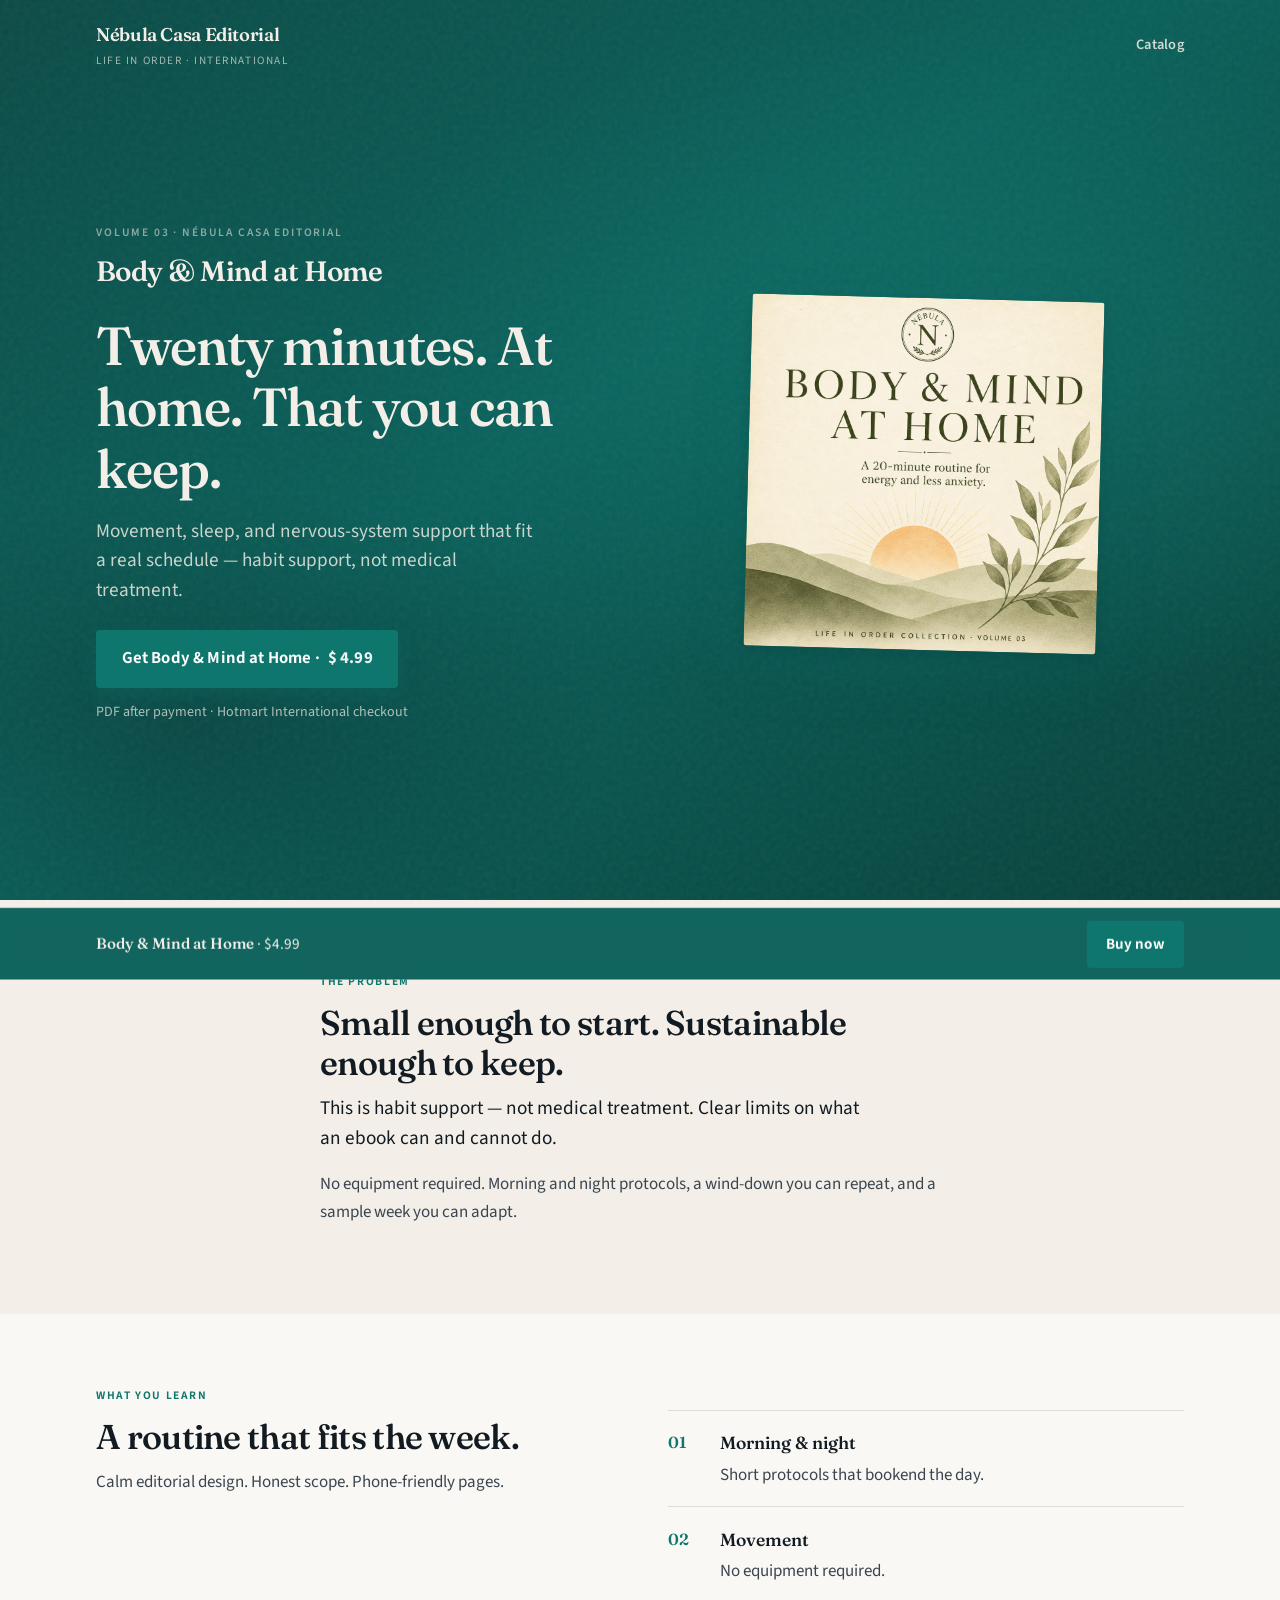
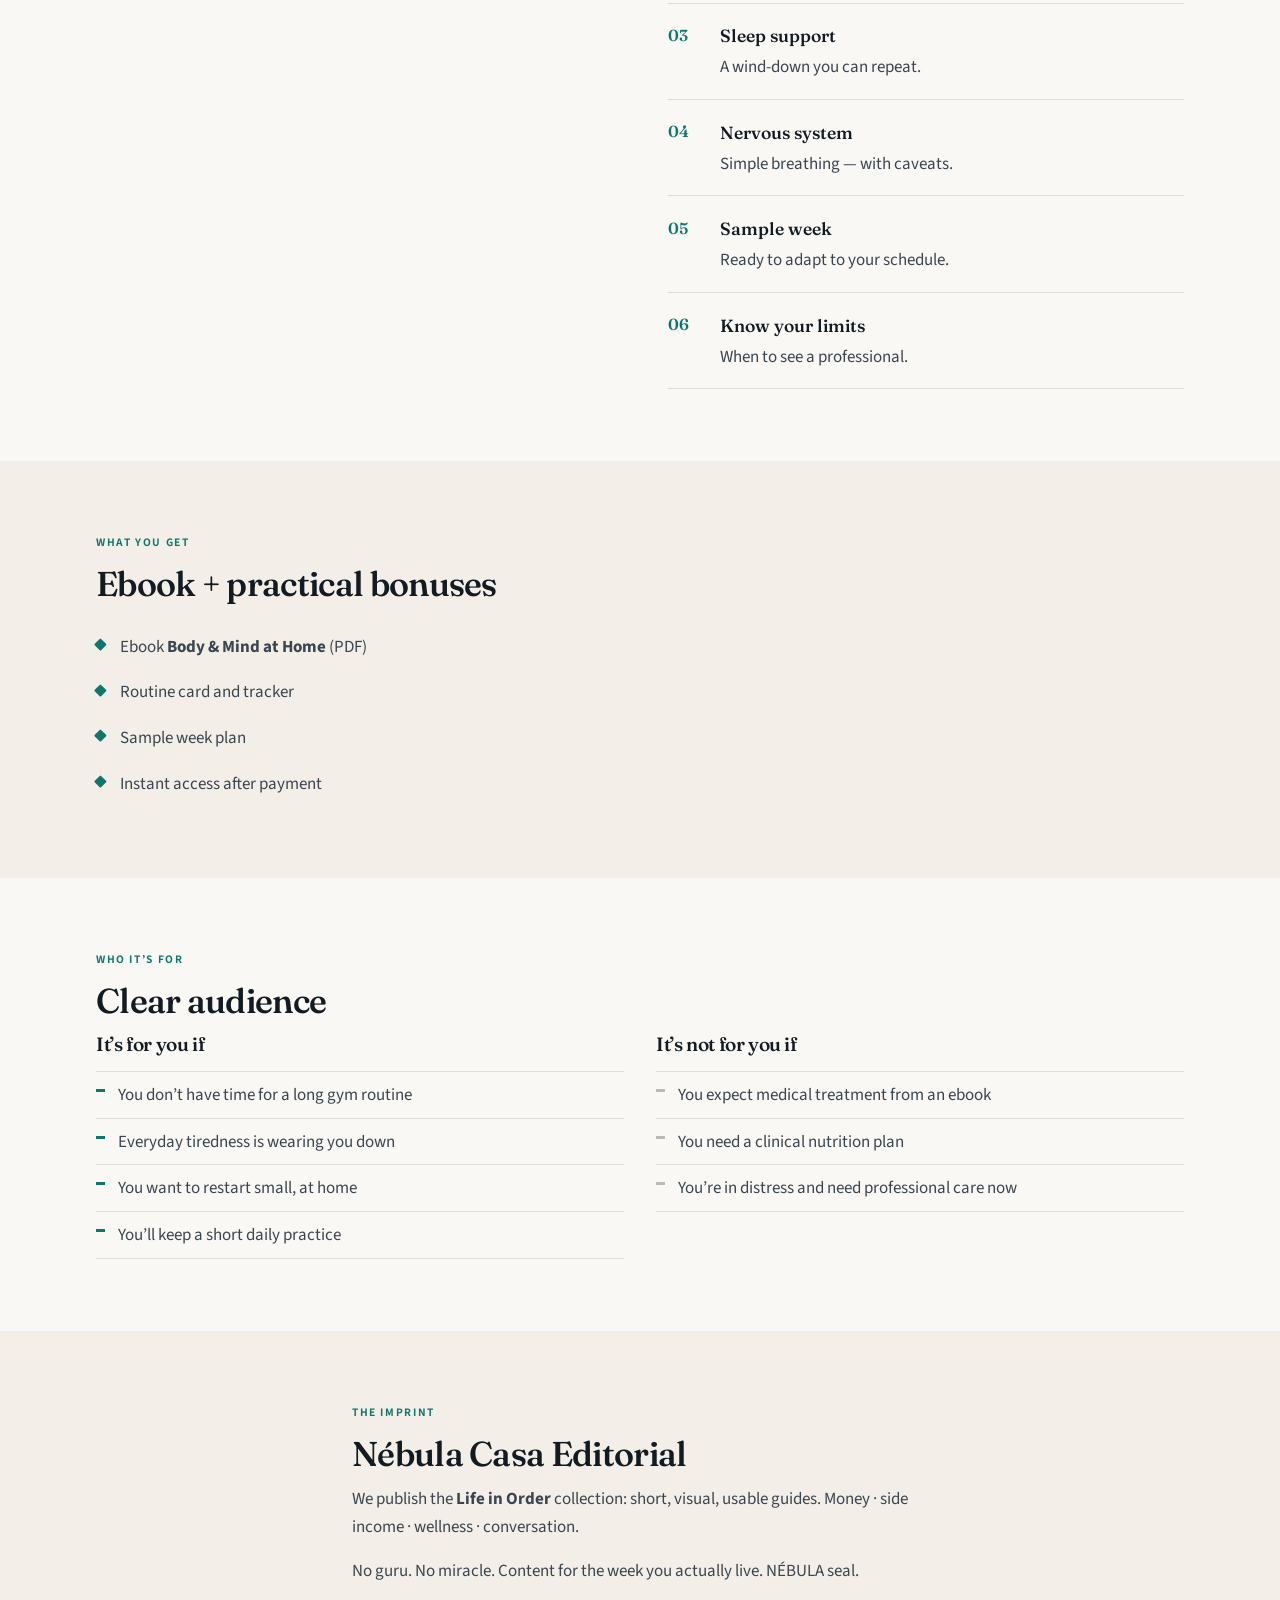
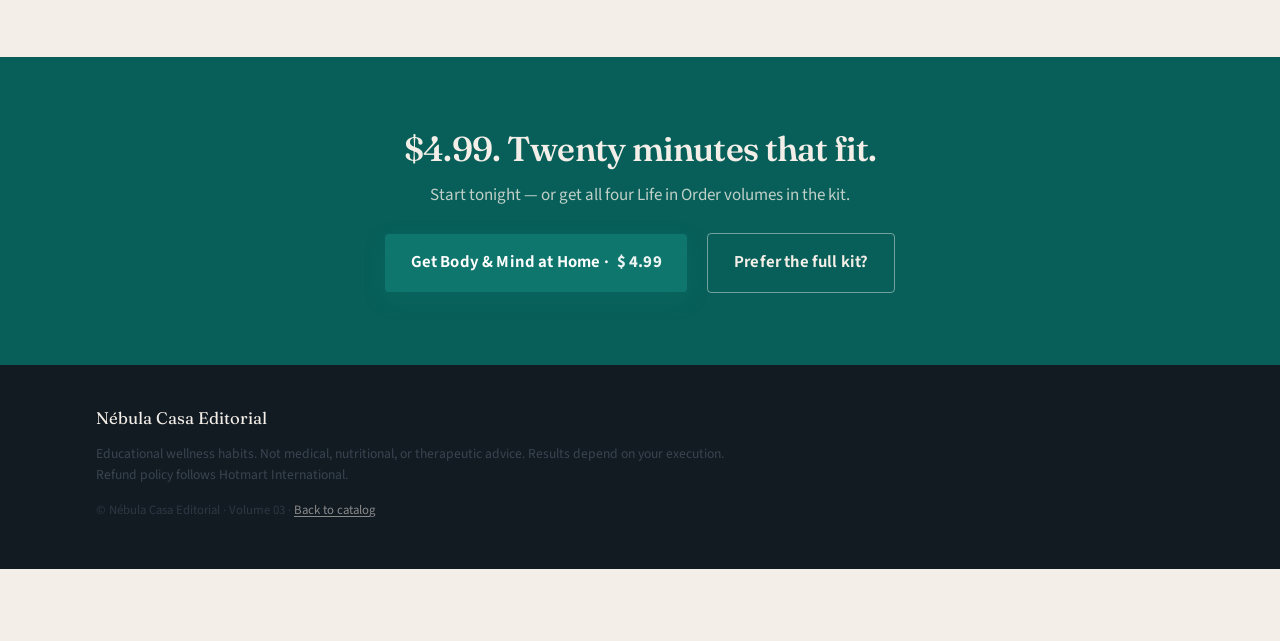
==== commit 6c6c2598: "fix: wire Hotmart checkouts for Body & Mind and Conversation" ====
--- a/body-and-mind-at-home.html
+++ b/body-and-mind-at-home.html
@@ -10,7 +10,7 @@
   <link href="https://fonts.googleapis.com/css2?family=Fraunces:opsz,wght@9..144,500;9..144,600;9..144,700&family=Source+Sans+3:wght@400;600;650;700&display=swap" rel="stylesheet">
   <link rel="stylesheet" href="css/loja.css">
   <script>
-    window.NEBULA_CHECKOUT_HOTMART_INTL = { "03": "#paste-hotmart-intl-checkout" };
+    window.NEBULA_CHECKOUT_HOTMART_INTL = { "03": "https://go.hotmart.com/M107199808J?dp=1" };
   </script>
 </head>
 <body>
@@ -36,10 +36,10 @@
         <h1>Twenty minutes. At home. That you can keep.</h1>
         <p class="hero__sub">Movement, sleep, and nervous-system support that fit a real schedule — habit support, not medical treatment.</p>
         <div class="cta-group">
-          <a class="btn-cta" href="#paste-hotmart-intl-checkout" data-product="03" rel="noopener">
+          <a class="btn-cta" href="https://go.hotmart.com/M107199808J?dp=1" data-product="03" rel="noopener">
             Get Body &amp; Mind at Home · <span class="btn-cta__price">$&nbsp;4.99</span>
           </a>
-          <p class="cta-note">PDF after payment · Checkout placeholder until Hotmart Intl goes live</p>
+          <p class="cta-note">PDF after payment · Hotmart International checkout</p>
         </div>
       </div>
       <div class="hero__visual">
@@ -130,7 +130,7 @@
       <h2>$4.99. Twenty minutes that fit.</h2>
       <p>Start tonight — or get all four Life in Order volumes in the kit.</p>
       <div class="cta-group">
-        <a class="btn-cta" href="#paste-hotmart-intl-checkout" data-product="03" rel="noopener">
+        <a class="btn-cta" href="https://go.hotmart.com/M107199808J?dp=1" data-product="03" rel="noopener">
           Get Body &amp; Mind at Home · <span class="btn-cta__price">$&nbsp;4.99</span>
         </a>
         <a class="btn-cta btn-cta--ghost" href="kit.html">Prefer the full kit?</a>
@@ -141,7 +141,7 @@
   <aside class="sticky-cta" data-sticky-cta aria-label="Buy now">
     <div class="sticky-cta__inner">
       <p class="sticky-cta__text"><strong>Body &amp; Mind at Home</strong> <span>· $4.99</span></p>
-      <a class="btn-cta" href="#paste-hotmart-intl-checkout" data-product="03" rel="noopener">Buy now</a>
+      <a class="btn-cta" href="https://go.hotmart.com/M107199808J?dp=1" data-product="03" rel="noopener">Buy now</a>
     </div>
   </aside>
 
